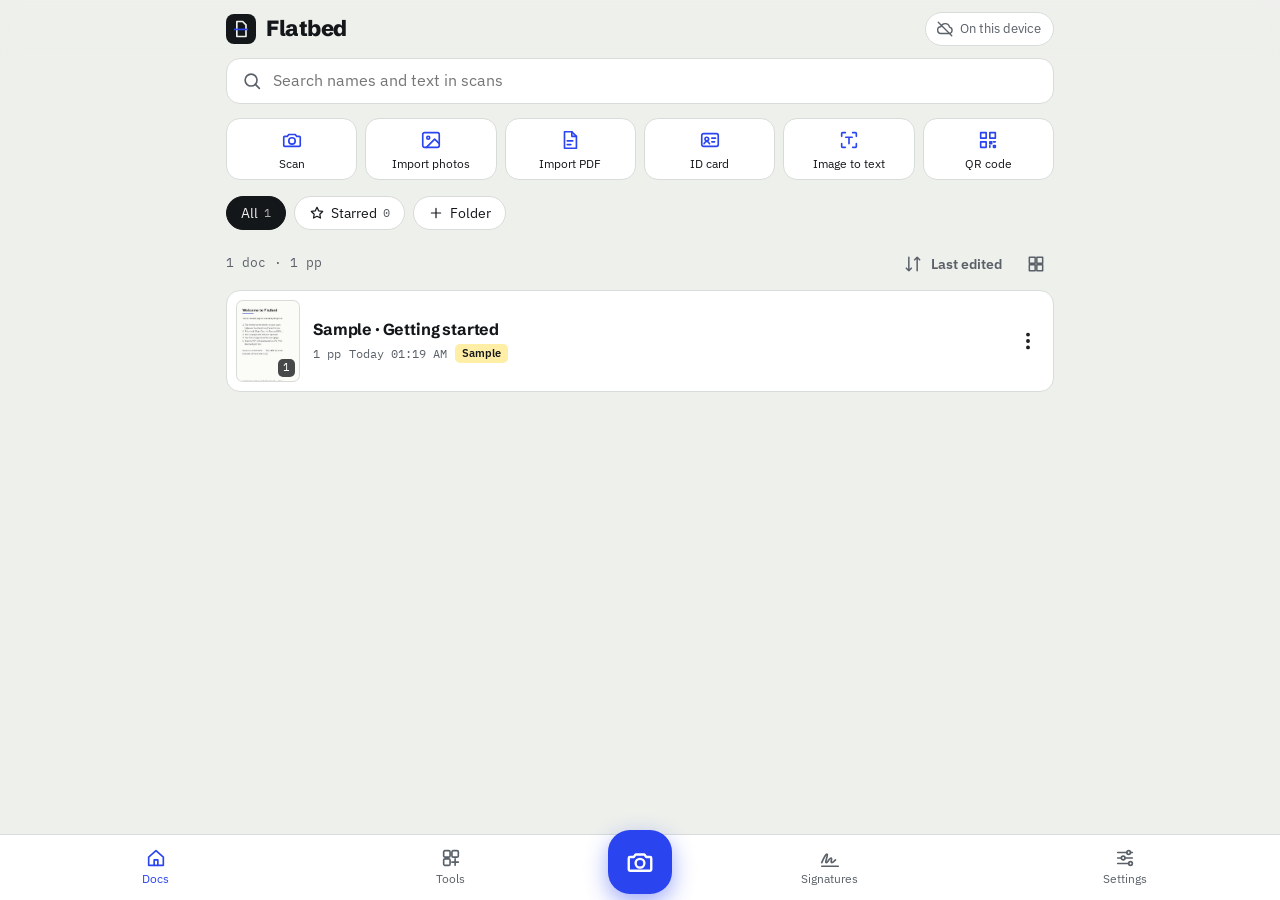
==== index.html @ 703c04e6 "Add files via upload" ====
<!DOCTYPE html>
<html lang="en">
<head>
<meta charset="utf-8">
<meta name="viewport" content="width=device-width, initial-scale=1, viewport-fit=cover">
<title>Flatbed Scanner</title>
<link rel="preconnect" href="https://fonts.googleapis.com">
<link rel="preconnect" href="https://fonts.gstatic.com" crossorigin>
<link rel="stylesheet" href="https://fonts.googleapis.com/css2?family=IBM+Plex+Mono:wght@400;500&family=IBM+Plex+Sans:wght@400;500;600;700&family=Schibsted+Grotesk:wght@600;700;800&display=swap">
<style>
/* Layout idea: a phone-first scanner — paper-grey library, ultramarine "scan beam" accent,
   and a fixed dark capture/edit studio that sits on top like a camera UI. */
:root {
  --paper: #eef0ec;
  --sheet: #ffffff;
  --ink: #14171a;
  --ink-2: #5a6068;
  --rule: #d8dcd8;
  --accent: #2a44f0;
  --accent-ink: #ffffff;
  --accent-soft: #e3e7ff;
  --marker: #ffd93b;
  --ok: #17825a;
  --danger: #c8362b;
  --shadow: 0 1px 2px rgba(20, 23, 26, .06), 0 6px 18px rgba(20, 23, 26, .06);
  --font-display: "Schibsted Grotesk", "Helvetica Neue", Arial, sans-serif;
  --font-body: "IBM Plex Sans", "Segoe UI", Roboto, "Noto Sans Devanagari", sans-serif;
  --font-mono: "IBM Plex Mono", ui-monospace, "SFMono-Regular", Menlo, monospace;
  --r: 14px;
  --safe-t: env(safe-area-inset-top, 0px);
  --safe-b: env(safe-area-inset-bottom, 0px);
  --safe-l: env(safe-area-inset-left, 0px);
  --safe-r: env(safe-area-inset-right, 0px);
  color-scheme: light;
}
@media (prefers-color-scheme: dark) {
  :root:not([data-theme="light"]) {
    --paper: #0f1113; --sheet: #191c20; --ink: #eceef0; --ink-2: #9aa1a9; --rule: #2b3036;
    --accent: #8d9bff; --accent-ink: #0b0f2e; --accent-soft: #232a52; --ok: #4cc38a; --danger: #ff6b5e;
    --shadow: 0 1px 2px rgba(0, 0, 0, .3), 0 8px 24px rgba(0, 0, 0, .25);
    color-scheme: dark;
  }
}
:root[data-theme="dark"] {
  --paper: #0f1113; --sheet: #191c20; --ink: #eceef0; --ink-2: #9aa1a9; --rule: #2b3036;
  --accent: #8d9bff; --accent-ink: #0b0f2e; --accent-soft: #232a52; --ok: #4cc38a; --danger: #ff6b5e;
  --shadow: 0 1px 2px rgba(0, 0, 0, .3), 0 8px 24px rgba(0, 0, 0, .25);
  color-scheme: dark;
}

* { box-sizing: border-box; }
html, body { height: 100%; margin: 0; }
body {
  background: var(--paper); color: var(--ink); font-family: var(--font-body); font-size: 15px; line-height: 1.45;
  -webkit-font-smoothing: antialiased; -webkit-tap-highlight-color: transparent; overscroll-behavior: none;
}
button, input, select, textarea { font: inherit; color: inherit; }
button { cursor: pointer; background: none; border: 0; padding: 0; }
button:disabled { cursor: default; opacity: .45; }
:focus-visible { outline: 2px solid var(--accent); outline-offset: 2px; border-radius: 8px; }
h1, h2, h3 { font-family: var(--font-display); margin: 0; text-wrap: balance; letter-spacing: -.01em; }
.mono, .meta { font-family: var(--font-mono); font-variant-numeric: tabular-nums; }
.ic { width: 22px; height: 22px; fill: none; stroke: currentColor; stroke-width: 1.8; stroke-linecap: round; stroke-linejoin: round; flex: none; }
.sr { position: absolute; width: 1px; height: 1px; overflow: hidden; clip: rect(0 0 0 0); white-space: nowrap; }
[hidden] { display: none !important; }

/* ---------- App shell ---------- */
#app { height: 100%; display: flex; flex-direction: column; }
#view { flex: 1; overflow-y: auto; overflow-x: hidden; -webkit-overflow-scrolling: touch; padding-bottom: 24px; }
.wrap { max-width: 860px; margin: 0 auto; padding: 0 max(16px, var(--safe-l)) 0 max(16px, var(--safe-r)); }

.appbar {
  position: sticky; top: 0; z-index: 5; background: color-mix(in srgb, var(--paper) 88%, transparent);
  backdrop-filter: blur(10px); -webkit-backdrop-filter: blur(10px);
  padding-top: var(--safe-t);
}
.appbar-in { display: flex; align-items: center; gap: 8px; min-height: 58px; }
.brand { display: flex; align-items: center; gap: 10px; flex: 1; min-width: 0; }
.brand-mark { width: 30px; height: 30px; border-radius: 8px; background: var(--ink); color: var(--paper); display: grid; place-items: center; }
.brand-mark svg { width: 20px; height: 20px; }
.brand-name { font-family: var(--font-display); font-weight: 800; font-size: 22px; letter-spacing: -.02em; }
.icon-btn { width: 42px; height: 42px; display: grid; place-items: center; border-radius: 12px; color: var(--ink); flex: none; }
.icon-btn:hover { background: color-mix(in srgb, var(--ink) 7%, transparent); }
.cloud-chip { display: inline-flex; align-items: center; gap: 6px; height: 34px; padding: 0 12px 0 10px; border-radius: 99px; border: 1px solid var(--rule); background: var(--sheet); font-size: 13px; color: var(--ink-2); white-space: nowrap; }
.cloud-chip .ic { width: 18px; height: 18px; }
.cloud-chip.ok { color: var(--ok); }
.cloud-chip.warn { color: var(--danger); }
.cloud-chip.busy .ic { animation: pulse 1.2s ease-in-out infinite; }
@keyframes pulse { 50% { opacity: .35; } }

.search { display: flex; align-items: center; gap: 8px; height: 46px; padding: 0 14px; border-radius: 14px; background: var(--sheet); border: 1px solid var(--rule); color: var(--ink-2); }
.search input { flex: 1; min-width: 0; border: 0; outline: 0; background: transparent; color: var(--ink); font-size: 16px; }
.search:focus-within { border-color: var(--accent); }

.quick { display: grid; grid-template-columns: repeat(6, minmax(0, 1fr)); gap: 8px; margin: 14px 0 4px; }
.quick button { display: flex; flex-direction: column; align-items: center; gap: 6px; padding: 10px 2px 8px; border-radius: 14px; background: var(--sheet); border: 1px solid var(--rule); font-size: 12px; color: var(--ink); line-height: 1.15; text-align: center; }
.quick button .ic { color: var(--accent); }
.quick button:hover { border-color: var(--accent); }
@media (max-width: 420px) { .quick { grid-template-columns: repeat(3, minmax(0, 1fr)); } }

.chips { display: flex; gap: 8px; overflow-x: auto; padding: 12px 0 4px; scrollbar-width: none; }
.chips::-webkit-scrollbar { display: none; }
.chip { flex: none; height: 34px; padding: 0 14px; border-radius: 99px; border: 1px solid var(--rule); background: var(--sheet); font-size: 14px; display: inline-flex; align-items: center; gap: 6px; white-space: nowrap; }
.chip .ic { width: 16px; height: 16px; }
.chip.on { background: var(--ink); border-color: var(--ink); color: var(--paper); }
.chip .count { font-family: var(--font-mono); font-size: 12px; opacity: .7; }

.list-head { display: flex; align-items: center; gap: 4px; margin: 12px 0 8px; color: var(--ink-2); font-size: 13px; }
.list-head .grow { flex: 1; }
.list-head .icon-btn { width: 36px; height: 36px; color: var(--ink-2); }
.list-head .ic { width: 20px; height: 20px; }

/* ---------- Document list ---------- */
.doc-list { display: grid; gap: 10px; }
.doc-card { display: flex; gap: 14px; align-items: center; padding: 10px; padding-right: 4px; background: var(--sheet); border: 1px solid var(--rule); border-radius: var(--r); cursor: pointer; text-align: left; width: 100%; }
.doc-card:hover { border-color: color-mix(in srgb, var(--accent) 60%, var(--rule)); }
.doc-thumb { position: relative; width: 62px; height: 80px; flex: none; border-radius: 6px; overflow: hidden; background: var(--paper); box-shadow: 0 0 0 1px var(--rule); }
.doc-thumb img { width: 100%; height: 100%; object-fit: cover; object-position: top; display: block; }
.pp-badge { position: absolute; right: 4px; bottom: 4px; font-family: var(--font-mono); font-size: 11px; padding: 1px 5px; border-radius: 5px; background: rgba(20, 23, 26, .78); color: #fff; }
.doc-info { flex: 1; min-width: 0; display: grid; gap: 3px; }
.doc-info h3 { font-size: 16px; font-weight: 700; overflow: hidden; text-overflow: ellipsis; white-space: nowrap; }
.doc-info .meta { font-size: 12px; color: var(--ink-2); display: flex; gap: 8px; flex-wrap: wrap; align-items: center; }
.tag { display: inline-flex; align-items: center; gap: 4px; padding: 0 7px; border-radius: 5px; background: var(--accent-soft); color: var(--accent); font-size: 11px; line-height: 19px; font-family: var(--font-body); font-weight: 600; }
.tag-sample { background: color-mix(in srgb, var(--marker) 45%, transparent); color: var(--ink); }
.star-on { color: #e0a400; }
.star-on .ic { fill: currentColor; width: 14px; height: 14px; }
.snippet { font-size: 13px; color: var(--ink-2); margin: 0; overflow: hidden; display: -webkit-box; -webkit-line-clamp: 2; -webkit-box-orient: vertical; }
.snippet mark { background: color-mix(in srgb, var(--marker) 70%, transparent); color: inherit; border-radius: 3px; padding: 0 1px; }

.doc-list.grid { grid-template-columns: repeat(auto-fill, minmax(150px, 1fr)); gap: 14px; }
.doc-list.grid .doc-card { flex-direction: column; align-items: stretch; padding: 8px; gap: 8px; position: relative; }
.doc-list.grid .doc-thumb { width: 100%; height: auto; aspect-ratio: 3 / 4; }
.doc-list.grid .doc-card > .icon-btn { position: absolute; top: 10px; right: 10px; background: color-mix(in srgb, var(--sheet) 85%, transparent); width: 34px; height: 34px; }
.doc-list.grid .snippet { display: none; }

.empty { text-align: center; padding: 48px 16px; color: var(--ink-2); display: grid; justify-items: center; gap: 12px; }
.empty-art { width: 120px; height: 120px; }
.empty h2 { color: var(--ink); font-size: 22px; }
.empty p { margin: 0; max-width: 34ch; }

/* ---------- Tabbar ---------- */
.tabbar {
  display: grid; grid-template-columns: 1fr 1fr 84px 1fr 1fr; align-items: end;
  background: var(--sheet); border-top: 1px solid var(--rule);
  padding: 6px max(8px, var(--safe-l)) calc(6px + var(--safe-b)) max(8px, var(--safe-r));
}
.tab { display: flex; flex-direction: column; align-items: center; gap: 2px; padding: 6px 0; font-size: 11.5px; color: var(--ink-2); border-radius: 10px; }
.tab.on { color: var(--accent); }
.tab-scan { justify-self: center; width: 64px; height: 64px; border-radius: 22px; margin-top: -26px; background: var(--accent); color: var(--accent-ink); display: grid; place-items: center; box-shadow: 0 8px 22px color-mix(in srgb, var(--accent) 45%, transparent); }
.tab-scan .ic { width: 30px; height: 30px; stroke-width: 1.9; }

/* ---------- Generic controls ---------- */
.btn { text-decoration: none; display: inline-flex; align-items: center; justify-content: center; gap: 8px; height: 44px; padding: 0 18px; border-radius: 12px; border: 1px solid var(--rule); background: var(--sheet); font-weight: 600; font-size: 15px; white-space: nowrap; }
.btn:hover { border-color: var(--ink-2); }
.btn .ic { width: 20px; height: 20px; }
.btn-primary { background: var(--accent); border-color: var(--accent); color: var(--accent-ink); }
.btn-primary:hover { border-color: var(--accent); filter: brightness(1.08); }
.btn-danger { background: var(--danger); border-color: var(--danger); color: #fff; }
.btn-block { width: 100%; }
.btn-sm { height: 36px; padding: 0 12px; font-size: 14px; border-radius: 10px; }
.input, .select { width: 100%; height: 46px; padding: 0 12px; border-radius: 12px; border: 1px solid var(--rule); background: var(--paper); color: var(--ink); font-size: 16px; }
textarea.input { height: auto; padding: 10px 12px; line-height: 1.5; resize: vertical; }
.input:focus, .select:focus { outline: none; border-color: var(--accent); }
.field { display: grid; gap: 6px; }
.field-label { font-size: 13px; color: var(--ink-2); font-weight: 600; }
.field-label:empty { display: none; }
.row { display: flex; gap: 10px; align-items: center; }
.row > .grow { flex: 1; min-width: 0; }
.seg { display: flex; flex-wrap: wrap; gap: 6px; }
.seg button { height: 38px; padding: 0 12px; border-radius: 10px; border: 1px solid var(--rule); background: var(--sheet); font-size: 14px; display: inline-flex; align-items: center; gap: 6px; }
.seg button .ic { width: 18px; height: 18px; }
.seg button.on { border-color: var(--accent); background: var(--accent-soft); color: var(--accent); font-weight: 600; }
.switch { position: relative; width: 46px; height: 28px; flex: none; }
.switch input { opacity: 0; width: 100%; height: 100%; margin: 0; position: absolute; inset: 0; cursor: pointer; z-index: 1; }
.switch span { position: absolute; inset: 0; border-radius: 99px; background: var(--rule); transition: background .15s; }
.switch span::after { content: ""; position: absolute; top: 3px; left: 3px; width: 22px; height: 22px; border-radius: 50%; background: #fff; box-shadow: 0 1px 3px rgba(0, 0, 0, .25); transition: transform .15s; }
.switch input:checked + span { background: var(--accent); }
.switch input:checked + span::after { transform: translateX(18px); }
.switch input:focus-visible + span { outline: 2px solid var(--accent); outline-offset: 2px; }
input[type="range"] { width: 100%; accent-color: var(--accent); }

/* ---------- Sections (tools, settings) ---------- */
.page-title { font-size: 28px; font-weight: 800; padding: 8px 0 4px; }
.section { margin-top: 22px; }
.section-title { font-family: var(--font-mono); font-size: 12px; text-transform: uppercase; letter-spacing: .08em; color: var(--ink-2); margin: 0 0 10px; font-weight: 500; }
.tools-grid { display: grid; grid-template-columns: repeat(auto-fill, minmax(150px, 1fr)); gap: 10px; }
.tool { display: flex; flex-direction: column; align-items: flex-start; gap: 10px; padding: 14px; border-radius: var(--r); background: var(--sheet); border: 1px solid var(--rule); text-align: left; min-height: 104px; }
.tool:hover { border-color: var(--accent); }
.tool-ic { width: 38px; height: 38px; border-radius: 11px; display: grid; place-items: center; background: var(--accent-soft); color: var(--accent); }
.tool b { font-size: 14.5px; line-height: 1.25; }
.tool small { color: var(--ink-2); font-size: 12.5px; line-height: 1.3; margin-top: -6px; }
.tool.ai .tool-ic { background: color-mix(in srgb, var(--marker) 40%, transparent); color: var(--ink); }

.card { background: var(--sheet); border: 1px solid var(--rule); border-radius: var(--r); overflow: hidden; }
.set-row { display: flex; align-items: center; gap: 12px; padding: 13px 14px; border-top: 1px solid var(--rule); min-height: 56px; }
.set-row:first-child { border-top: 0; }
.set-row .grow { flex: 1; min-width: 0; }
.set-row b { display: block; font-weight: 600; font-size: 15px; }
.set-row small { display: block; color: var(--ink-2); font-size: 13px; }
.set-row .select { width: auto; max-width: 52%; height: 38px; font-size: 14px; }
.set-row .ic.lead { color: var(--ink-2); }
.meter { height: 6px; border-radius: 9px; background: var(--rule); overflow: hidden; margin-top: 6px; }
.meter i { display: block; height: 100%; background: var(--accent); }

/* ---------- Signatures ---------- */
.sig-list { display: grid; grid-template-columns: repeat(auto-fill, minmax(220px, 1fr)); gap: 10px; }
.sig-card { position: relative; background: var(--sheet); border: 1px solid var(--rule); border-radius: var(--r); padding: 10px; }
.sig-img { height: 110px; border-radius: 8px; display: grid; place-items: center; background: #fff; background-image: linear-gradient(45deg, #f1f1f1 25%, transparent 25%), linear-gradient(-45deg, #f1f1f1 25%, transparent 25%), linear-gradient(45deg, transparent 75%, #f1f1f1 75%), linear-gradient(-45deg, transparent 75%, #f1f1f1 75%); background-size: 16px 16px; background-position: 0 0, 0 8px, 8px -8px, -8px 0; }
.sig-img img { max-width: 92%; max-height: 92px; }
.sig-card .icon-btn { position: absolute; top: 6px; right: 6px; }
.sigpad-wrap { position: relative; border-radius: 12px; background: #fff; border: 1px solid var(--rule); touch-action: none; }
.sigpad-wrap canvas { display: block; width: 100%; height: 220px; touch-action: none; cursor: crosshair; }
.sigpad-line { position: absolute; left: 24px; right: 24px; bottom: 46px; border-top: 1.5px dashed #c5c9cf; pointer-events: none; }
.sigpad-hint { position: absolute; left: 24px; bottom: 22px; font-size: 12px; color: #8a9098; pointer-events: none; font-family: var(--font-mono); }
.swatches { display: flex; gap: 8px; align-items: center; flex-wrap: wrap; }
.swatch { width: 32px; height: 32px; border-radius: 50%; border: 2px solid transparent; box-shadow: inset 0 0 0 1px rgba(0, 0, 0, .15); }
.swatch.on { outline: 2px solid var(--accent); outline-offset: 2px; }

/* ---------- Document view ---------- */
.doc-head { display: flex; align-items: center; gap: 6px; min-height: 58px; }
.doc-title { flex: 1; min-width: 0; text-align: left; padding: 4px 6px; border-radius: 10px; }
.doc-title:hover { background: color-mix(in srgb, var(--ink) 6%, transparent); }
.doc-title h1 { font-size: 19px; font-weight: 700; overflow: hidden; text-overflow: ellipsis; white-space: nowrap; }
.doc-title .meta { font-size: 12px; color: var(--ink-2); }
.page-grid { display: grid; grid-template-columns: repeat(auto-fill, minmax(140px, 1fr)); gap: 14px; padding: 10px 0 120px; }
@media (max-width: 420px) { .page-grid { grid-template-columns: repeat(2, minmax(0, 1fr)); } }
.page-tile { position: relative; display: block; width: 100%; aspect-ratio: 3 / 4; border-radius: 8px; background: var(--sheet); box-shadow: var(--shadow), 0 0 0 1px var(--rule); overflow: hidden; }
.page-tile img { width: 100%; height: 100%; object-fit: contain; display: block; background: #fff; }
.pg-num { position: absolute; left: 6px; bottom: 6px; font-size: 11px; padding: 1px 6px; border-radius: 5px; background: rgba(20, 23, 26, .78); color: #fff; font-family: var(--font-mono); }
.pg-flags { position: absolute; right: 6px; bottom: 6px; display: flex; gap: 4px; }
.pg-flags span { font-size: 10px; padding: 1px 5px; border-radius: 5px; background: var(--accent); color: var(--accent-ink); font-family: var(--font-mono); }
.page-tile.sel { box-shadow: 0 0 0 3px var(--accent); }
.page-tile .check { position: absolute; top: 6px; right: 6px; width: 26px; height: 26px; border-radius: 50%; border: 2px solid #fff; background: rgba(20, 23, 26, .35); display: grid; place-items: center; color: #fff; }
.page-tile.sel .check { background: var(--accent); border-color: var(--accent); }
.page-tile .check .ic { width: 16px; height: 16px; stroke-width: 2.6; }
.page-add { display: grid; place-items: center; align-content: center; gap: 8px; aspect-ratio: 3 / 4; border-radius: 8px; border: 1.5px dashed var(--rule); color: var(--ink-2); font-size: 14px; }
.page-add:hover { border-color: var(--accent); color: var(--accent); }
.reorder { position: absolute; inset: auto 0 0 0; display: flex; justify-content: space-between; padding: 6px; }
.reorder button { width: 36px; height: 36px; border-radius: 10px; background: rgba(20, 23, 26, .82); color: #fff; display: grid; place-items: center; }
.selbar { position: sticky; top: calc(58px + var(--safe-t)); z-index: 4; display: flex; align-items: center; gap: 6px; padding: 8px 10px; border-radius: 12px; background: var(--ink); color: var(--paper); margin-bottom: 6px; }
.selbar .grow { flex: 1; font-weight: 600; }
.selbar button { color: var(--paper); height: 36px; padding: 0 10px; border-radius: 9px; display: inline-flex; align-items: center; gap: 6px; font-size: 14px; }
.selbar button:hover { background: rgba(255, 255, 255, .12); }
.selbar .ic { width: 18px; height: 18px; }
.selbar .grow { white-space: nowrap; }
@media (max-width: 520px) { .selbar button span { display: none; } .selbar button { padding: 0 9px; } }

.actionbar {
  position: fixed; left: 0; right: 0; bottom: 0; z-index: 6; display: flex; justify-content: center;
  padding: 8px max(10px, var(--safe-l)) calc(8px + var(--safe-b)) max(10px, var(--safe-r));
  background: var(--sheet); border-top: 1px solid var(--rule);
}
.actionbar-in { display: flex; gap: 2px; width: 100%; max-width: 640px; justify-content: space-between; }
.act { flex: 1; display: flex; flex-direction: column; align-items: center; gap: 3px; padding: 6px 2px; border-radius: 10px; font-size: 11.5px; color: var(--ink); min-width: 0; }
.act:hover { background: color-mix(in srgb, var(--ink) 6%, transparent); }
.act .ic { color: var(--accent); }

/* ---------- Sheets ---------- */
#sheet-root { position: relative; z-index: 50; }
.sheet-backdrop { position: fixed; inset: 0; background: rgba(10, 12, 14, .48); display: flex; align-items: flex-end; justify-content: center; opacity: 0; transition: opacity .18s; }
.sheet-backdrop.in { opacity: 1; }
.sheet-backdrop.out { opacity: 0; }
.sheet { width: 100%; max-width: 560px; max-height: 92%; display: flex; flex-direction: column; background: var(--sheet); color: var(--ink); border-radius: 20px 20px 0 0; box-shadow: 0 -10px 40px rgba(0, 0, 0, .2); transform: translateY(24px); transition: transform .2s; padding-bottom: var(--safe-b); }
.sheet-backdrop.in .sheet { transform: none; }
.sheet-wide { max-width: 760px; }
@media (min-width: 700px) { .sheet-backdrop { align-items: center; } .sheet { border-radius: 20px; max-height: 86%; } }
.sheet-head { display: flex; align-items: center; gap: 8px; padding: 14px 10px 6px 20px; }
.sheet-head h2 { flex: 1; font-size: 19px; font-weight: 700; }
.sheet-body { padding: 6px 20px 18px; overflow-y: auto; min-height: 0; display: grid; gap: 14px; align-content: start; }
.sheet-foot { display: flex; gap: 10px; padding: 12px 20px 16px; border-top: 1px solid var(--rule); }
.sheet-foot .btn { flex: 1; }
.sheet-msg { margin: 0; color: var(--ink-2); }
.choice-list { display: grid; gap: 6px; }
.choice { display: flex; align-items: center; gap: 14px; padding: 12px; border-radius: 12px; text-align: left; border: 1px solid var(--rule); background: var(--sheet); width: 100%; }
.choice:hover { border-color: var(--accent); }
.choice-ic { width: 40px; height: 40px; border-radius: 11px; display: grid; place-items: center; background: var(--accent-soft); color: var(--accent); flex: none; }
.choice-ic img { width: 40px; height: 40px; object-fit: cover; border-radius: 8px; }
.choice-txt { display: grid; min-width: 0; }
.choice-txt b { font-weight: 600; overflow: hidden; text-overflow: ellipsis; white-space: nowrap; }
.choice-txt small { color: var(--ink-2); font-size: 13px; }
.choice.danger, .choice.danger .choice-ic { color: var(--danger); }
.choice.danger .choice-ic { background: color-mix(in srgb, var(--danger) 12%, transparent); }
.opt-group { display: grid; gap: 8px; }
.opt-group > .label { font-size: 13px; font-weight: 600; color: var(--ink-2); }
.toggle-row { display: flex; align-items: center; gap: 12px; }
.toggle-row .grow { flex: 1; }
.toggle-row b { display: block; font-weight: 600; }
.toggle-row small { display: block; color: var(--ink-2); font-size: 13px; }
.sub { display: grid; gap: 10px; padding: 12px; border-radius: 12px; background: var(--paper); }
.textout { white-space: pre-wrap; word-break: break-word; font-size: 15px; line-height: 1.55; padding: 14px; border-radius: 12px; background: var(--paper); min-height: 120px; max-height: 46vh; overflow-y: auto; }
.textout.thinking { color: var(--ink-2); font-style: italic; }
.note { font-size: 13px; color: var(--ink-2); margin: 0; }
.note.warn { color: var(--danger); }
.ai-tabs { display: flex; gap: 6px; flex-wrap: wrap; }

/* ---------- Toast & busy ---------- */
#toast-root { position: fixed; left: 0; right: 0; bottom: calc(96px + var(--safe-b)); z-index: 80; display: grid; justify-items: center; gap: 8px; pointer-events: none; padding: 0 16px; }
.toast { pointer-events: auto; display: flex; align-items: center; gap: 12px; max-width: 520px; padding: 11px 16px; border-radius: 12px; background: var(--ink); color: var(--paper); font-size: 14px; box-shadow: 0 8px 24px rgba(0, 0, 0, .25); animation: toastIn .2s ease-out; }
.toast-err { background: var(--danger); color: #fff; }
.toast-ok::before { content: ""; width: 8px; height: 8px; border-radius: 50%; background: #5ee0a0; flex: none; }
.toast.out { opacity: 0; transform: translateY(8px); transition: all .25s; }
.toast-btn { color: inherit; font-weight: 700; text-decoration: underline; }
@keyframes toastIn { from { opacity: 0; transform: translateY(8px); } }
#busy { position: fixed; inset: 0; z-index: 90; background: rgba(10, 12, 14, .55); display: grid; place-items: center; padding: 24px; }
.busy-box { width: min(320px, 100%); background: var(--sheet); color: var(--ink); border-radius: 18px; padding: 22px; display: grid; gap: 14px; justify-items: center; text-align: center; box-shadow: 0 20px 50px rgba(0, 0, 0, .3); }
.spinner { width: 54px; height: 70px; border-radius: 6px; border: 2px solid var(--ink); position: relative; overflow: hidden; background: var(--paper); }
.spinner::after { content: ""; position: absolute; left: 0; right: 0; height: 3px; background: var(--accent); box-shadow: 0 0 12px 2px var(--accent); animation: beam 1.3s ease-in-out infinite alternate; }
@keyframes beam { from { top: 4%; } to { top: 92%; } }
.bar { width: 100%; height: 6px; border-radius: 9px; background: var(--rule); overflow: hidden; }
.bar i { display: block; height: 100%; width: 0; background: var(--accent); transition: width .2s; }

/* ---------- Full-screen studio (capture, viewer, markup) ---------- */
#overlay-root > .ov { position: fixed; inset: 0; z-index: 30; display: flex; flex-direction: column; background: #0d0f12; color: #eef0f2; --rule: #2a2f36; --sheet: #171a1f; --paper: #0d0f12; --ink: #eef0f2; --ink-2: #9aa1a9; color-scheme: dark; }
.ov-top { display: flex; align-items: center; gap: 6px; padding: calc(8px + var(--safe-t)) max(8px, var(--safe-r)) 8px max(8px, var(--safe-l)); min-height: 58px; }
.ov-title { flex: 1; min-width: 0; text-align: center; display: grid; line-height: 1.2; }
.ov-title b { font-family: var(--font-display); font-size: 16px; font-weight: 700; overflow: hidden; text-overflow: ellipsis; white-space: nowrap; }
.ov-title span { font-family: var(--font-mono); font-size: 12px; color: #9aa1a9; }
.ov .icon-btn { color: #eef0f2; }
.ov .icon-btn:hover { background: rgba(255, 255, 255, .08); }
.ov-done { height: 40px; padding: 0 16px; border-radius: 11px; background: var(--accent); color: var(--accent-ink); font-weight: 700; display: inline-flex; align-items: center; gap: 6px; }
.ov-done .ic { width: 20px; height: 20px; }
.stage { position: relative; flex: 1; min-height: 0; overflow: hidden; touch-action: none; user-select: none; -webkit-user-select: none; }
.stage canvas.base { position: absolute; box-shadow: 0 4px 24px rgba(0, 0, 0, .5); }
.stage svg { position: absolute; inset: 0; width: 100%; height: 100%; overflow: visible; }
.loupe { position: absolute; width: 112px; height: 112px; border-radius: 50%; border: 3px solid #fff; box-shadow: 0 6px 20px rgba(0, 0, 0, .5); pointer-events: none; z-index: 2; }
.stage-msg { position: absolute; left: 50%; top: 12px; transform: translateX(-50%); padding: 6px 12px; border-radius: 99px; background: rgba(0, 0, 0, .66); font-size: 13px; white-space: nowrap; z-index: 2; pointer-events: none; }
.stage-msg.warn { background: var(--danger); color: #fff; }
.strip { display: flex; gap: 8px; overflow-x: auto; padding: 8px max(12px, var(--safe-l)); scrollbar-width: none; }
.strip::-webkit-scrollbar { display: none; }
.strip-item { position: relative; flex: none; width: 46px; height: 60px; border-radius: 6px; overflow: hidden; border: 2px solid transparent; background: #222; }
.strip-item.on { border-color: var(--accent); }
.strip-item canvas, .strip-item img { width: 100%; height: 100%; object-fit: cover; display: block; }
.strip-item span { position: absolute; left: 3px; bottom: 2px; font-size: 10px; font-family: var(--font-mono); background: rgba(0, 0, 0, .7); color: #fff; border-radius: 4px; padding: 0 4px; }
.strip-add { flex: none; width: 46px; height: 60px; border-radius: 6px; border: 1.5px dashed #555; display: grid; place-items: center; color: #bbb; }
.ov-tools { display: flex; justify-content: safe center; gap: 2px; padding: 6px max(8px, var(--safe-l)); overflow-x: auto; scrollbar-width: none; }
.ov-tools::-webkit-scrollbar { display: none; }
.tbtn { flex: none; display: flex; flex-direction: column; align-items: center; gap: 4px; min-width: 54px; padding: 8px 5px; border-radius: 12px; font-size: 11.5px; color: #d8dce0; white-space: nowrap; }
.tbtn:hover { background: rgba(255, 255, 255, .07); }
.tbtn.on { color: #fff; background: rgba(141, 155, 255, .22); }
.tbtn.on .ic { color: #b4beff; }
.ov-bar { display: flex; align-items: center; gap: 10px; padding: 10px max(14px, var(--safe-l)) calc(12px + var(--safe-b)) max(14px, var(--safe-r)); }
.ov-bar .grow { flex: 1; }
.ov .btn { background: #22262c; border-color: #343a42; color: #eef0f2; }
.ov .btn-primary { background: var(--accent); border-color: var(--accent); color: var(--accent-ink); }
.filters { display: flex; gap: 10px; overflow-x: auto; padding: 8px max(12px, var(--safe-l)) 4px; scrollbar-width: none; }
.filters::-webkit-scrollbar { display: none; }
.fchip { flex: none; display: grid; gap: 5px; justify-items: center; font-size: 11.5px; color: #cfd3d8; }
.fchip .fthumb { width: 62px; height: 78px; border-radius: 8px; overflow: hidden; border: 2px solid transparent; background: #222; }
.fchip .fthumb img { width: 100%; height: 100%; object-fit: cover; display: block; }
.fchip.on { color: #fff; font-weight: 600; }
.fchip.on .fthumb { border-color: var(--accent); }
.adj { display: grid; grid-template-columns: auto 1fr auto; gap: 6px 10px; align-items: center; padding: 4px max(18px, var(--safe-l)) 2px; font-size: 12px; color: #aab0b7; }
.adj .ic { width: 18px; height: 18px; }
.adj output { font-family: var(--font-mono); width: 34px; text-align: right; }
.ov-view { flex: 1; min-height: 0; overflow: auto; display: grid; place-items: center; padding: 12px; touch-action: pan-x pan-y pinch-zoom; }
.ov-view canvas { max-width: 100%; max-height: 100%; box-shadow: 0 4px 24px rgba(0, 0, 0, .5); background: #fff; }
.ov-view.zoom { place-items: start; }
.ov-view.zoom canvas { max-width: none; max-height: none; width: 200%; }
.navbtn { position: absolute; top: 50%; transform: translateY(-50%); width: 44px; height: 44px; border-radius: 50%; background: rgba(0, 0, 0, .55); color: #fff; display: grid; place-items: center; z-index: 2; }
.navbtn.l { left: 10px; } .navbtn.r { right: 10px; }
.mk-props { display: flex; align-items: center; gap: 10px; padding: 6px max(14px, var(--safe-l)); min-height: 52px; flex-wrap: wrap; justify-content: center; }
.mk-props .swatch { width: 28px; height: 28px; }
.ov .swatch { box-shadow: inset 0 0 0 1px rgba(255, 255, 255, .35); }
body:has(#overlay-root > .ov) #toast-root { top: calc(64px + var(--safe-t)); bottom: auto; }
.mk-props .sz { width: 34px; height: 34px; border-radius: 9px; display: grid; place-items: center; color: #cfd3d8; }
.mk-props .sz.on { background: rgba(141, 155, 255, .25); color: #fff; }
.mk-props .sz i { display: block; border-radius: 50%; background: currentColor; }

@media (prefers-reduced-motion: reduce) {
  *, *::before, *::after { animation-duration: .01ms !important; animation-iteration-count: 1 !important; transition-duration: .01ms !important; }
}

</style>
</head>
<body>
<div id="app">
  <main id="view" aria-live="polite"></main>
  <nav id="tabbar" class="tabbar" aria-label="Main"></nav>
</div>
<div id="overlay-root"></div>
<div id="sheet-root"></div>
<div id="toast-root" aria-live="polite"></div>
<div id="busy" hidden role="alertdialog" aria-modal="true" aria-label="Working">
  <div class="busy-box"><div class="spinner" aria-hidden="true"></div><div id="busy-msg">Working…</div><div class="bar" hidden><i id="busy-bar"></i></div></div>
</div>
<script>
'use strict';
// ---------------------------------------------------------------------------
// Utilities, icons, dialogs, toasts, busy overlay
// ---------------------------------------------------------------------------
const APP_VERSION = '1.0';
const A = {}; // click actions, keyed by data-act
// True when the page runs inside Claude (artifact), where backup, AI and downloads capabilities exist.
const IN_CLAUDE = !!(window.claude && typeof window.claude.use === 'function');
const $ = (s, r = document) => r.querySelector(s);
const $$ = (s, r = document) => Array.from(r.querySelectorAll(s));
const esc = (s) => String(s ?? '').replace(/[&<>"']/g, (c) => ({ '&': '&amp;', '<': '&lt;', '>': '&gt;', '"': '&quot;', "'": '&#39;' }[c]));
const uid = () => Date.now().toString(36) + Math.random().toString(36).slice(2, 9);
const sleep = (ms) => new Promise((r) => setTimeout(r, ms));
const clamp = (v, a, b) => Math.max(a, Math.min(b, v));
const absUrl = (p) => new URL(p, document.baseURI).href;
const nextFrame = () => new Promise((r) => requestAnimationFrame(() => r()));

function fmtBytes(n) {
  if (!n && n !== 0) return '';
  if (n < 1024) return n + ' B';
  if (n < 1048576) return Math.round(n / 1024) + ' KB';
  return (n / 1048576).toFixed(1) + ' MB';
}
function fmtDate(t) {
  const d = new Date(t), now = new Date();
  if (d.toDateString() === now.toDateString()) return 'Today ' + d.toLocaleTimeString([], { hour: '2-digit', minute: '2-digit' });
  const opts = d.getFullYear() === now.getFullYear() ? { month: 'short', day: 'numeric' } : { year: 'numeric', month: 'short', day: 'numeric' };
  return d.toLocaleDateString([], opts);
}
function defaultTitle(prefix = 'Scan') {
  const d = new Date(), p = (n) => String(n).padStart(2, '0');
  return `${prefix} ${d.getFullYear()}-${p(d.getMonth() + 1)}-${p(d.getDate())} ${p(d.getHours())}.${p(d.getMinutes())}`;
}
function safeName(s) { return String(s || 'scan').replace(/[\\/:*?"<>|\u0000-\u001f]+/g, ' ').replace(/\s+/g, ' ').trim().slice(0, 120) || 'scan'; }
function withTimeout(p, ms, msg = 'Timed out') {
  let t; return Promise.race([p.finally(() => clearTimeout(t)), new Promise((_, rej) => { t = setTimeout(() => rej(new Error(msg)), ms); })]);
}
const scriptCache = {};
function loadScript(src) {
  if (!scriptCache[src]) {
    scriptCache[src] = new Promise((res, rej) => {
      const s = document.createElement('script'); s.src = src; s.async = true;
      s.onload = () => res(); s.onerror = () => { delete scriptCache[src]; rej(new Error('Could not load ' + src)); };
      document.head.appendChild(s);
    });
  }
  return scriptCache[src];
}
function debounce(fn, ms) { let t; return (...a) => { clearTimeout(t); t = setTimeout(() => fn(...a), ms); }; }

// ------------------------------- Icons -------------------------------------
const ICONS = {
  camera: '<path d="M4 8h3l1.5-2h7L17 8h3a1 1 0 0 1 1 1v9a1 1 0 0 1-1 1H4a1 1 0 0 1-1-1V9a1 1 0 0 1 1-1z"/><circle cx="12" cy="13" r="3.5"/>',
  image: '<rect x="3" y="4" width="18" height="16" rx="2"/><circle cx="9" cy="9.5" r="1.6"/><path d="M21 16l-5-5-9 9"/>',
  pdf: '<path d="M6 3h8l5 5v13H6z"/><path d="M14 3v5h5"/><path d="M9 13h6M9 17h4"/>',
  word: '<path d="M6 3h8l5 5v13H6z"/><path d="M14 3v5h5"/><path d="M8.5 12l1.3 5 1.7-3.6 1.7 3.6 1.3-5"/>',
  scan: '<path d="M4 8V5a1 1 0 0 1 1-1h3M16 4h3a1 1 0 0 1 1 1v3M20 16v3a1 1 0 0 1-1 1h-3M8 20H5a1 1 0 0 1-1-1v-3"/><path d="M3 12h18"/>',
  crop: '<path d="M6 2v14a2 2 0 0 0 2 2h14"/><path d="M18 22V8a2 2 0 0 0-2-2H2"/>',
  rotl: '<path d="M3 12a9 9 0 1 0 2.6-6.4L3 8"/><path d="M3 3v5h5"/>',
  rotr: '<path d="M21 12a9 9 0 1 1-2.6-6.4L21 8"/><path d="M21 3v5h-5"/>',
  wand: '<path d="M4 20L15 9"/><path d="M14 3.5l1 2 2 1-2 1-1 2-1-2-2-1 2-1z"/><path d="M19 12l.6 1.4L21 14l-1.4.6L19 16l-.6-1.4L17 14l1.4-.6z"/>',
  ocr: '<path d="M4 8V5a1 1 0 0 1 1-1h3M16 4h3a1 1 0 0 1 1 1v3M20 16v3a1 1 0 0 1-1 1h-3M8 20H5a1 1 0 0 1-1-1v-3"/><path d="M8.5 9h7M12 9v7"/>',
  type: '<path d="M5 7V5h14v2"/><path d="M12 5v14"/><path d="M9 19h6"/>',
  pen: '<path d="M16.5 3.5l4 4L8 20H4v-4z"/><path d="M14 6l4 4"/>',
  marker: '<path d="M9 11l-5 5v4h4l5-5"/><path d="M9 11l6-6 4 4-6 6z"/><path d="M14 20h6"/>',
  box: '<rect x="4" y="6" width="16" height="12" rx="1"/>',
  eraser: '<path d="M8 20h12"/><path d="M5.5 14.5l8-8a2 2 0 0 1 2.8 0l2.2 2.2a2 2 0 0 1 0 2.8L12 18H8z"/><path d="M9 11l5 5"/>',
  undo: '<path d="M9 14L4 9l5-5"/><path d="M4 9h11a5 5 0 0 1 0 10h-3"/>',
  sign: '<path d="M3 17c3-7 5-10 6-9s-3 9-1 9 3-5 5-5-1 5 1 5 3-2 4-3"/><path d="M3 21h18"/>',
  trash: '<path d="M4 7h16"/><path d="M9 7V4h6v3"/><path d="M6 7l1 13h10l1-13"/><path d="M10 11v6M14 11v6"/>',
  share: '<path d="M12 15V3"/><path d="M7 8l5-5 5 5"/><path d="M5 12v7a1 1 0 0 0 1 1h12a1 1 0 0 0 1-1v-7"/>',
  download: '<path d="M12 3v12"/><path d="M7 10l5 5 5-5"/><path d="M5 20h14"/>',
  lock: '<rect x="5" y="11" width="14" height="10" rx="2"/><path d="M8 11V7a4 4 0 0 1 8 0v4"/>',
  drop: '<path d="M12 3s6 6.5 6 11a6 6 0 0 1-12 0c0-4.5 6-11 6-11z"/>',
  idcard: '<rect x="3" y="5" width="18" height="14" rx="2"/><circle cx="8.5" cy="11" r="2"/><path d="M5.5 16c.6-1.6 1.7-2.4 3-2.4s2.4.8 3 2.4"/><path d="M14 10h4M14 14h3"/>',
  book: '<path d="M12 6c-2-1.5-5-2-8-2v14c3 0 6 .5 8 2 2-1.5 5-2 8-2V4c-3 0-6 .5-8 2z"/><path d="M12 6v14"/>',
  qr: '<rect x="4" y="4" width="6" height="6"/><rect x="14" y="4" width="6" height="6"/><rect x="4" y="14" width="6" height="6"/><path d="M14 14h2v2h-2zM18 18h2v2h-2zM18 14h2M14 18v2"/>',
  layers: '<path d="M12 3l9 5-9 5-9-5z"/><path d="M3 13l9 5 9-5"/>',
  folder: '<path d="M3 6a1 1 0 0 1 1-1h5l2 2h9a1 1 0 0 1 1 1v10a1 1 0 0 1-1 1H4a1 1 0 0 1-1-1z"/>',
  star: '<path d="M12 3.5l2.6 5.3 5.9.9-4.3 4.1 1 5.8L12 16.9l-5.2 2.7 1-5.8L3.5 9.7l5.9-.9z"/>',
  search: '<circle cx="11" cy="11" r="6.5"/><path d="M20 20l-4.3-4.3"/>',
  sliders: '<path d="M4 6h10M18 6h2M4 12h4M12 12h8M4 18h12"/><circle cx="16" cy="6" r="2"/><circle cx="10" cy="12" r="2"/><circle cx="18" cy="18" r="2"/>',
  cloud: '<path d="M7 18a4.5 4.5 0 0 1-.6-9A6 6 0 0 1 18 9.5a4.3 4.3 0 0 1-.5 8.5z"/>',
  cloudoff: '<path d="M7 18a4.5 4.5 0 0 1-.6-9A6 6 0 0 1 18 9.5a4.3 4.3 0 0 1-.5 8.5z"/><path d="M3 3l18 18"/>',
  check: '<path d="M4 12.5l5 5L20 6.5"/>',
  x: '<path d="M6 6l12 12M18 6L6 18"/>',
  left: '<path d="M15 5l-7 7 7 7"/>',
  right: '<path d="M9 5l7 7-7 7"/>',
  up: '<path d="M5 15l7-7 7 7"/>',
  down: '<path d="M5 9l7 7 7-7"/>',
  more: '<circle cx="12" cy="5" r="1.2"/><circle cx="12" cy="12" r="1.2"/><circle cx="12" cy="19" r="1.2"/>',
  plus: '<path d="M12 5v14M5 12h14"/>',
  sparkle: '<path d="M12 3l1.8 5.2L19 10l-5.2 1.8L12 17l-1.8-5.2L5 10l5.2-1.8z"/><path d="M19 16l.7 1.8 1.8.7-1.8.7L19 21l-.7-1.8-1.8-.7 1.8-.7z"/>',
  copy: '<rect x="8" y="8" width="12" height="12" rx="2"/><path d="M16 8V5a1 1 0 0 0-1-1H5a1 1 0 0 0-1 1v10a1 1 0 0 0 1 1h3"/>',
  grid: '<rect x="4" y="4" width="7" height="7"/><rect x="13" y="4" width="7" height="7"/><rect x="4" y="13" width="7" height="7"/><rect x="13" y="13" width="7" height="7"/>',
  sun: '<circle cx="12" cy="12" r="4"/><path d="M12 2v2M12 20v2M2 12h2M20 12h2M4.9 4.9l1.4 1.4M17.7 17.7l1.4 1.4M4.9 19.1l1.4-1.4M17.7 6.3l1.4-1.4"/>',
  contrast: '<circle cx="12" cy="12" r="8.5"/><path d="M12 3.5v17"/><path d="M12 6h5M12 10h7.5M12 14h7.5M12 18h5"/>',
  sharpen: '<path d="M12 3l8 15H4z"/><path d="M12 9v5"/>',
  scissors: '<circle cx="6" cy="6" r="2.5"/><circle cx="6" cy="18" r="2.5"/><path d="M8 7.5L20 18M8 16.5L20 6"/>',
  longimg: '<rect x="7" y="2" width="10" height="20" rx="1.5"/><path d="M7 9h10M7 15h10"/>',
  globe: '<circle cx="12" cy="12" r="9"/><path d="M3 12h18M12 3c2.5 2.5 3.8 5.5 3.8 9s-1.3 6.5-3.8 9c-2.5-2.5-3.8-5.5-3.8-9S9.5 5.5 12 3z"/>',
  chat: '<path d="M4 5h16v11H9l-5 4z"/>',
  list: '<path d="M9 6h11M9 12h11M9 18h11"/><circle cx="5" cy="6" r=".8"/><circle cx="5" cy="12" r=".8"/><circle cx="5" cy="18" r=".8"/>',
  info: '<circle cx="12" cy="12" r="9"/><path d="M12 11v6M12 7.5v.5"/>',
  select: '<rect x="4" y="4" width="16" height="16" rx="3"/><path d="M8 12l3 3 5-6"/>',
  sort: '<path d="M7 4v16M4 17l3 3 3-3M17 20V4M14 7l3-3 3 3"/>',
  refresh: '<path d="M20 11a8 8 0 0 0-14.3-4.3L4 9"/><path d="M4 4v5h5"/><path d="M4 13a8 8 0 0 0 14.3 4.3L20 15"/><path d="M20 20v-5h-5"/>',
  cursor: '<path d="M5 3l14 7-6 2-2 6z"/>',
  move: '<path d="M12 3v18M3 12h18M9 6l3-3 3 3M9 18l3 3 3-3M6 9l-3 3 3 3M18 9l3 3-3 3"/>',
  file: '<path d="M6 3h8l5 5v13H6z"/><path d="M14 3v5h5"/>',
  zip: '<path d="M6 3h8l5 5v13H6z"/><path d="M14 3v5h5"/><path d="M10 6h1M10 9h1M10 12h1M9.5 15h2v3h-2z"/>',
  edit: '<path d="M4 20h4L19 9l-4-4L4 16z"/><path d="M13 7l4 4"/>',
  home: '<path d="M4 11l8-7 8 7v9H4z"/><path d="M10 20v-6h4v6"/>',
  tools: '<rect x="4" y="4" width="7" height="7" rx="1.5"/><rect x="13" y="4" width="7" height="7" rx="1.5"/><rect x="4" y="13" width="7" height="7" rx="1.5"/><path d="M16.5 13v7M13 16.5h7"/>',
  stamp: '<path d="M9 4h6l-1 7h3l1 4H6l1-4h3z"/><path d="M5 19h14"/>',
};
function ic(name, cls = '') { return `<svg class="ic ${cls}" viewBox="0 0 24 24" aria-hidden="true" focusable="false">${ICONS[name] || ''}</svg>`; }

// ------------------------------- Toasts ------------------------------------
function toast(msg, opts = {}) {
  const root = $('#toast-root');
  const el = document.createElement('div');
  el.className = 'toast' + (opts.type ? ' toast-' + opts.type : '');
  el.setAttribute('role', opts.type === 'err' ? 'alert' : 'status');
  el.innerHTML = `<span>${esc(msg)}</span>` + (opts.action ? `<button class="toast-btn">${esc(opts.action.label)}</button>` : '');
  if (opts.action) el.querySelector('button').onclick = () => { el.remove(); opts.action.fn(); };
  root.appendChild(el);
  setTimeout(() => { el.classList.add('out'); setTimeout(() => el.remove(), 300); }, opts.ms || (opts.type === 'err' ? 5200 : 2800));
}

// ----------------------------- Busy overlay --------------------------------
const busy = {
  n: 0,
  show(msg) {
    this.n++;
    const el = $('#busy');
    el.hidden = false;
    $('#busy-msg').textContent = msg || 'Working…';
    $('#busy-bar').style.width = '0%';
    $('#busy-bar').parentElement.hidden = true;
  },
  progress(p, msg) {
    if (msg) $('#busy-msg').textContent = msg;
    const bar = $('#busy-bar'); bar.parentElement.hidden = false;
    bar.style.width = Math.round(clamp(p, 0, 1) * 100) + '%';
  },
  hide() { this.n = Math.max(0, this.n - 1); if (!this.n) $('#busy').hidden = true; },
  async run(msg, fn) { this.show(msg); try { return await fn(); } finally { this.hide(); } },
};

// ------------------------------- Sheets ------------------------------------
const sheetStack = [];
function openSheet({ title, body = '', actions = [], cls = '', onClose, wide = false }) {
  const root = $('#sheet-root');
  const wrap = document.createElement('div');
  wrap.className = 'sheet-backdrop';
  const tid = 'st-' + uid();
  wrap.innerHTML = `<div class="sheet ${wide ? 'sheet-wide' : ''} ${cls}" role="dialog" aria-modal="true" aria-labelledby="${tid}">
    <header class="sheet-head"><h2 id="${tid}">${esc(title || '')}</h2><button class="icon-btn sheet-x" aria-label="Close">${ic('x')}</button></header>
    <div class="sheet-body">${body}</div>
    ${actions.length ? `<footer class="sheet-foot">${actions.map((a, i) => `<button class="btn ${a.primary ? 'btn-primary' : ''} ${a.danger ? 'btn-danger' : ''}" data-i="${i}" ${a.id ? `id="${a.id}"` : ''}>${a.icon ? ic(a.icon) : ''}<span>${esc(a.label)}</span></button>`).join('')}</footer>` : ''}
  </div>`;
  let closed = false;
  const api = {
    el: wrap.querySelector('.sheet'),
    body: wrap.querySelector('.sheet-body'),
    close(result) {
      if (closed) return; closed = true;
      wrap.classList.add('out');
      const i = sheetStack.indexOf(api); if (i >= 0) sheetStack.splice(i, 1);
      setTimeout(() => wrap.remove(), 180);
      if (onClose) onClose(result);
    },
  };
  wrap.addEventListener('pointerdown', (e) => { if (e.target === wrap) wrap._down = true; });
  wrap.addEventListener('click', (e) => { if (e.target === wrap && wrap._down) api.close(); wrap._down = false; });
  wrap.querySelector('.sheet-x').onclick = () => api.close();
  wrap.querySelectorAll('.sheet-foot button').forEach((b) => {
    b.onclick = async () => {
      const a = actions[+b.dataset.i];
      if (a.fn) { const r = await a.fn(api); if (r === false) return; }
      if (!a.keepOpen) api.close(a.value);
    };
  });
  root.appendChild(wrap);
  sheetStack.push(api);
  requestAnimationFrame(() => {
    wrap.classList.add('in');
    const f = wrap.querySelector('[autofocus]') || wrap.querySelector('.sheet-body input, .sheet-body textarea, .sheet-body select');
    if (f && !matchMedia('(pointer: coarse)').matches) f.focus();
  });
  return api;
}
document.addEventListener('keydown', (e) => {
  if (e.key === 'Escape' && sheetStack.length) { e.preventDefault(); sheetStack[sheetStack.length - 1].close(); }
});

function confirmBox(message, { title = 'Are you sure?', ok = 'OK', danger = false, cancel = 'Cancel' } = {}) {
  return new Promise((resolve) => {
    openSheet({
      title, body: `<p class="sheet-msg">${esc(message)}</p>`,
      actions: [{ label: cancel, value: false }, { label: ok, primary: !danger, danger, value: true }],
      onClose: (v) => resolve(!!v),
    });
  });
}
function promptBox(title, value = '', { placeholder = '', ok = 'Save', type = 'text', label = '', multiline = false, extra = '' } = {}) {
  return new Promise((resolve) => {
    const id = 'pr-' + uid();
    const field = multiline
      ? `<textarea id="${id}" class="input" rows="5" placeholder="${esc(placeholder)}" autofocus>${esc(value)}</textarea>`
      : `<input id="${id}" class="input" type="${type}" value="${esc(value)}" placeholder="${esc(placeholder)}" autocomplete="off" autofocus>`;
    let result = null;
    const s = openSheet({
      title, body: `<label class="field"><span class="field-label">${esc(label)}</span>${field}</label>${extra}`,
      actions: [{ label: 'Cancel' }, { label: ok, primary: true, fn: () => { result = $('#' + id).value; } }],
      onClose: () => resolve(result),
    });
    const inp = s.el.querySelector('#' + id);
    if (!multiline) inp.addEventListener('keydown', (e) => { if (e.key === 'Enter') { e.preventDefault(); result = inp.value; s.close(); } });
    if (!multiline && type === 'text') setTimeout(() => inp.select && inp.select(), 50);
  });
}
function chooseBox(title, options, { note = '' } = {}) {
  return new Promise((resolve) => {
    let result = null;
    const body = (note ? `<p class="sheet-msg">${esc(note)}</p>` : '') + `<div class="choice-list">${options.map((o, i) => `
      <button class="choice ${o.danger ? 'danger' : ''}" data-i="${i}" ${o.disabled ? 'disabled' : ''}>
        ${o.icon ? `<span class="choice-ic">${ic(o.icon)}</span>` : ''}
        <span class="choice-txt"><b>${esc(o.label)}</b>${o.desc ? `<small>${esc(o.desc)}</small>` : ''}</span>
      </button>`).join('')}</div>`;
    const s = openSheet({ title, body, onClose: () => resolve(result) });
    s.el.querySelectorAll('.choice').forEach((b) => { b.onclick = () => { result = options[+b.dataset.i].value; s.close(); }; });
  });
}

async function copyText(text) {
  try { await navigator.clipboard.writeText(text); toast('Copied to clipboard', { type: 'ok' }); return true; }
  catch (e) {
    const ta = document.createElement('textarea'); ta.value = text; ta.style.position = 'fixed'; ta.style.opacity = '0';
    document.body.appendChild(ta); ta.select();
    let ok = false; try { ok = document.execCommand('copy'); } catch (e2) { /* ignore */ }
    ta.remove();
    toast(ok ? 'Copied to clipboard' : 'Copy was blocked here. Select the text and copy it manually.', { type: ok ? 'ok' : 'err' });
    return ok;
  }
}

// ---------------------------------------------------------------------------
// Local storage: IndexedDB with an in-memory fallback (some embedded browsers
// block IndexedDB). Holds documents, image blobs and small key/values.
// ---------------------------------------------------------------------------
const Store = {
  db: null,
  mem: null, // {docs: Map, blobs: Map, kv: Map} when IndexedDB is unavailable
  persistent: false,

  async init() {
    try {
      if (!('indexedDB' in window)) throw new Error('no idb');
      this.db = await withTimeout(new Promise((res, rej) => {
        const r = indexedDB.open('flatbed-scanner', 1);
        r.onupgradeneeded = () => {
          const db = r.result;
          if (!db.objectStoreNames.contains('docs')) db.createObjectStore('docs', { keyPath: 'id' });
          if (!db.objectStoreNames.contains('blobs')) db.createObjectStore('blobs');
          if (!db.objectStoreNames.contains('kv')) db.createObjectStore('kv');
        };
        r.onsuccess = () => res(r.result);
        r.onerror = () => rej(r.error);
        r.onblocked = () => rej(new Error('blocked'));
      }), 4000, 'IndexedDB timed out');
      // Probe a write: some sandboxes open the database but refuse writes.
      await this._tx('kv', 'readwrite', (s) => s.put(Date.now(), '_probe'));
      this.persistent = true;
    } catch (e) {
      console.warn('IndexedDB unavailable, using memory store', e);
      this.db = null;
      this.mem = { docs: new Map(), blobs: new Map(), kv: new Map() };
    }
  },
  _tx(store, mode, fn) {
    return new Promise((res, rej) => {
      const tx = this.db.transaction(store, mode);
      const s = tx.objectStore(store);
      let out;
      const r = fn(s);
      if (r && 'onsuccess' in r) r.onsuccess = () => { out = r.result; };
      tx.oncomplete = () => res(out);
      tx.onerror = () => rej(tx.error);
      tx.onabort = () => rej(tx.error || new Error('Transaction aborted'));
    });
  },
  async allDocs() {
    if (this.mem) return Array.from(this.mem.docs.values()).map((d) => structuredClone(d));
    return (await this._tx('docs', 'readonly', (s) => s.getAll())) || [];
  },
  async putDoc(doc) {
    if (this.mem) { this.mem.docs.set(doc.id, structuredClone(doc)); return; }
    await this._tx('docs', 'readwrite', (s) => s.put(doc));
  },
  async delDoc(id) {
    if (this.mem) { this.mem.docs.delete(id); return; }
    await this._tx('docs', 'readwrite', (s) => s.delete(id));
  },
  async putBlob(blob, key) {
    key = key || 'b' + uid();
    if (this.mem) { this.mem.blobs.set(key, blob); return key; }
    await this._tx('blobs', 'readwrite', (s) => s.put(blob, key));
    return key;
  },
  async getBlob(key) {
    if (!key) return null;
    if (this.mem) return this.mem.blobs.get(key) || null;
    return (await this._tx('blobs', 'readonly', (s) => s.get(key))) || null;
  },
  async delBlob(key) {
    if (!key) return;
    blobUrlRevoke(key);
    if (this.mem) { this.mem.blobs.delete(key); return; }
    await this._tx('blobs', 'readwrite', (s) => s.delete(key));
  },
  async getKV(key, def) {
    try {
      if (this.mem) return this.mem.kv.has(key) ? structuredClone(this.mem.kv.get(key)) : def;
      const v = await this._tx('kv', 'readonly', (s) => s.get(key));
      return v === undefined ? def : v;
    } catch (e) { return def; }
  },
  async setKV(key, val) {
    if (this.mem) { this.mem.kv.set(key, structuredClone(val)); return; }
    await this._tx('kv', 'readwrite', (s) => s.put(val, key));
  },
  async usage() {
    try { if (navigator.storage && navigator.storage.estimate) return await navigator.storage.estimate(); } catch (e) { /* ignore */ }
    return null;
  },
};

// Object URLs for stored blobs, cached by key.
const blobUrls = new Map();
async function blobUrl(key) {
  if (!key) return '';
  if (blobUrls.has(key)) return blobUrls.get(key);
  const b = await Store.getBlob(key);
  if (!b) return '';
  const u = URL.createObjectURL(b);
  blobUrls.set(key, u);
  return u;
}
function blobUrlRevoke(key) { const u = blobUrls.get(key); if (u) { URL.revokeObjectURL(u); blobUrls.delete(key); } }
// Fill <img data-blob="key"> elements inside root.
function hydrateImages(root = document) {
  root.querySelectorAll('img[data-blob]').forEach(async (img) => {
    const key = img.dataset.blob;
    const u = await blobUrl(key);
    if (u && img.dataset.blob === key) img.src = u;
  });
}

// ---------------------------------------------------------------------------
// Image processing. Every ip* function is pure and self-contained so the same
// source can run inside a Web Worker (built from Function.toString) or on the
// main thread as a fallback. Images are {data: Uint8ClampedArray, width, height}.
// ---------------------------------------------------------------------------

function ipNew(w, h) {
  return { data: new Uint8ClampedArray(w * h * 4), width: w, height: h };
}

function ipGray(img) {
  var d = img.data, n = img.width * img.height, g = new Float32Array(n);
  for (var i = 0, j = 0; i < n; i++, j += 4) g[i] = 0.299 * d[j] + 0.587 * d[j + 1] + 0.114 * d[j + 2];
  return g;
}

// Separable box blur on a Float32Array (edge-clamped). Returns a new array.
function ipBoxBlur(src, w, h, r) {
  if (r < 1) return Float32Array.from(src);
  var tmp = new Float32Array(w * h), out = new Float32Array(w * h), d = 2 * r + 1, x, y, acc, o;
  for (y = 0; y < h; y++) {
    o = y * w; acc = 0;
    for (x = -r; x <= r; x++) acc += src[o + Math.min(w - 1, Math.max(0, x))];
    for (x = 0; x < w; x++) {
      tmp[o + x] = acc / d;
      acc += src[o + Math.min(w - 1, x + r + 1)] - src[o + Math.max(0, x - r)];
    }
  }
  for (x = 0; x < w; x++) {
    acc = 0;
    for (y = -r; y <= r; y++) acc += tmp[Math.min(h - 1, Math.max(0, y)) * w + x];
    for (y = 0; y < h; y++) {
      out[y * w + x] = acc / d;
      acc += tmp[Math.min(h - 1, y + r + 1) * w + x] - tmp[Math.max(0, y - r) * w + x];
    }
  }
  return out;
}

// Downscale with area averaging so detection works on a small, clean image.
function ipResize(img, maxDim) {
  var w = img.width, h = img.height, s = Math.min(1, maxDim / Math.max(w, h));
  if (s >= 1) return img;
  var nw = Math.max(1, Math.round(w * s)), nh = Math.max(1, Math.round(h * s));
  var out = ipNew(nw, nh), d = img.data, od = out.data, fx = w / nw, fy = h / nh;
  for (var y = 0; y < nh; y++) {
    var y0 = Math.floor(y * fy), y1 = Math.max(y0 + 1, Math.floor((y + 1) * fy));
    for (var x = 0; x < nw; x++) {
      var x0 = Math.floor(x * fx), x1 = Math.max(x0 + 1, Math.floor((x + 1) * fx));
      var r = 0, g = 0, b = 0, c = 0;
      for (var yy = y0; yy < y1; yy++) {
        var row = yy * w;
        for (var xx = x0; xx < x1; xx++) {
          var k = (row + xx) * 4; r += d[k]; g += d[k + 1]; b += d[k + 2]; c++;
        }
      }
      var o = (y * nw + x) * 4;
      od[o] = r / c; od[o + 1] = g / c; od[o + 2] = b / c; od[o + 3] = 255;
    }
  }
  return out;
}

function ipOtsu(vals, n) {
  var hist = new Float64Array(256), i, t;
  for (i = 0; i < n; i++) hist[Math.max(0, Math.min(255, vals[i] | 0))]++;
  var sum = 0; for (i = 0; i < 256; i++) sum += i * hist[i];
  var sumB = 0, wB = 0, best = -1, thr = 128;
  for (t = 0; t < 256; t++) {
    wB += hist[t]; if (!wB) continue;
    var wF = n - wB; if (!wF) break;
    sumB += t * hist[t];
    var mB = sumB / wB, mF = (sum - sumB) / wF, between = wB * wF * (mB - mF) * (mB - mF);
    if (between > best) { best = between; thr = t; }
  }
  return thr;
}

function ipConvexHull(pts) {
  pts.sort(function (a, b) { return a[0] - b[0] || a[1] - b[1]; });
  function cross(o, a, b) { return (a[0] - o[0]) * (b[1] - o[1]) - (a[1] - o[1]) * (b[0] - o[0]); }
  var lower = [], upper = [], i;
  for (i = 0; i < pts.length; i++) {
    while (lower.length >= 2 && cross(lower[lower.length - 2], lower[lower.length - 1], pts[i]) <= 0) lower.pop();
    lower.push(pts[i]);
  }
  for (i = pts.length - 1; i >= 0; i--) {
    while (upper.length >= 2 && cross(upper[upper.length - 2], upper[upper.length - 1], pts[i]) <= 0) upper.pop();
    upper.push(pts[i]);
  }
  upper.pop(); lower.pop();
  return lower.concat(upper);
}

function ipPolyArea(p) {
  var a = 0;
  for (var i = 0; i < p.length; i++) { var j = (i + 1) % p.length; a += p[i][0] * p[j][1] - p[j][0] * p[i][1]; }
  return Math.abs(a) / 2;
}

// Largest-area quadrilateral whose corners are hull vertices.
function ipMaxQuad(hull) {
  var n = hull.length;
  if (n < 4) return null;
  if (n > 90) {
    var step = n / 90, sub = [];
    for (var s = 0; s < 90; s++) sub.push(hull[Math.floor(s * step)]);
    hull = sub; n = hull.length;
  }
  function tri(a, b, c) { return Math.abs((b[0] - a[0]) * (c[1] - a[1]) - (b[1] - a[1]) * (c[0] - a[0])) / 2; }
  var best = -1, bq = null;
  for (var i = 0; i < n; i++) {
    for (var k = i + 2; k < n; k++) {
      var bj = -1, bja = -1, bl = -1, bla = -1;
      for (var j = i + 1; j < k; j++) { var a1 = tri(hull[i], hull[j], hull[k]); if (a1 > bja) { bja = a1; bj = j; } }
      for (var l = k + 1; l < n + i; l++) { var a2 = tri(hull[i], hull[k], hull[l % n]); if (a2 > bla) { bla = a2; bl = l % n; } }
      if (bj < 0 || bl < 0) continue;
      if (bja + bla > best) { best = bja + bla; bq = [hull[i], hull[bj], hull[k], hull[bl]]; }
    }
  }
  return bq;
}

// Order 4 points as TL, TR, BR, BL (screen coordinates, y down).
function ipOrderQuad(q) {
  var cx = 0, cy = 0, i;
  for (i = 0; i < 4; i++) { cx += q[i][0] / 4; cy += q[i][1] / 4; }
  var s = q.slice().sort(function (a, b) { return Math.atan2(a[1] - cy, a[0] - cx) - Math.atan2(b[1] - cy, b[0] - cx); });
  var start = 0, bestv = Infinity;
  for (i = 0; i < 4; i++) { var v = s[i][0] + s[i][1]; if (v < bestv) { bestv = v; start = i; } }
  return [s[start], s[(start + 1) % 4], s[(start + 2) % 4], s[(start + 3) % 4]];
}

// Best quadrilateral from a binary mask, or null. Returns {score, quad} in mask pixels.
function ipQuadFromMask(mask, w, h, weight) {
  var n = w * h, i;
  // Morphological opening (erode then dilate) breaks thin bridges to the background.
  var r2 = Math.max(1, Math.round(Math.max(w, h) / 120));
  var er = ipBoxBlur(mask, w, h, r2), m2 = new Float32Array(n);
  for (i = 0; i < n; i++) m2[i] = er[i] > 0.98 ? 1 : 0;
  var di = ipBoxBlur(m2, w, h, r2), m3 = new Uint8Array(n);
  for (i = 0; i < n; i++) m3[i] = di[i] > 0.02 ? 1 : 0;
  var lab = new Int32Array(n), cur = 0, stack = new Int32Array(n), comps = [];
  for (i = 0; i < n; i++) {
    if (!m3[i] || lab[i]) continue;
    cur++; var sp = 0, area = 0, sx = 0, sy = 0; stack[sp++] = i; lab[i] = cur;
    while (sp) {
      var p = stack[--sp], px = p % w, py = (p - px) / w; area++; sx += px; sy += py;
      if (px > 0 && m3[p - 1] && !lab[p - 1]) { lab[p - 1] = cur; stack[sp++] = p - 1; }
      if (px < w - 1 && m3[p + 1] && !lab[p + 1]) { lab[p + 1] = cur; stack[sp++] = p + 1; }
      if (py > 0 && m3[p - w] && !lab[p - w]) { lab[p - w] = cur; stack[sp++] = p - w; }
      if (py < h - 1 && m3[p + w] && !lab[p + w]) { lab[p + w] = cur; stack[sp++] = p + w; }
    }
    comps.push({ id: cur, area: area, cx: sx / area / w, cy: sy / area / h });
  }
  comps.sort(function (a, b) {
    var da = Math.hypot(a.cx - 0.5, a.cy - 0.5), db = Math.hypot(b.cx - 0.5, b.cy - 0.5);
    return b.area * (1 - 0.6 * db) - a.area * (1 - 0.6 * da);
  });
  for (var c = 0; c < Math.min(3, comps.length); c++) {
    var comp = comps[c], ratio = comp.area / n;
    if (ratio < 0.06 || ratio > 0.985) continue;
    var pts = [];
    for (var y = 0; y < h; y++) {
      var lx = -1, rx = -1, row = y * w;
      for (var x = 0; x < w; x++) if (lab[row + x] === comp.id) { if (lx < 0) lx = x; rx = x; }
      if (lx >= 0) { pts.push([lx, y]); if (rx !== lx) pts.push([rx + 1, y]); }
    }
    if (pts.length < 8) continue;
    var hull = ipConvexHull(pts), quad = ipMaxQuad(hull);
    if (!quad) continue;
    var qa = ipPolyArea(quad), ha = ipPolyArea(hull);
    var fit = qa / Math.max(1, ha), cover = qa / n;
    if (fit < 0.88 || cover < 0.06 || cover > 0.985) continue;
    // Reject shapes whose corners hug the frame: that is the whole photo.
    var hug = 0;
    for (var q = 0; q < 4; q++) if ((quad[q][0] <= 2 || quad[q][0] >= w - 3) && (quad[q][1] <= 2 || quad[q][1] >= h - 3)) hug++;
    if (hug >= 3) continue;
    return { score: fit * fit * Math.sqrt(cover) * weight, quad: quad };
  }
  return null;
}

// Find the document outline. Returns normalized [x0,y0,...,x3,y3] (TL,TR,BR,BL) or null.
function ipDetectQuad(src) {
  var img = ipResize(src, 360), w = img.width, h = img.height, n = w * h, d = img.data, i, j;
  // Candidate 1: paper is bright and unsaturated.
  var f = new Float32Array(n);
  for (i = 0; i < n; i++) {
    j = i * 4; var r = d[j], g = d[j + 1], b = d[j + 2];
    var mx = Math.max(r, g, b), mn = Math.min(r, g, b);
    f[i] = 0.299 * r + 0.587 * g + 0.114 * b - 0.6 * (mx - mn);
  }
  var bl = ipBoxBlur(f, w, h, 2), thr = ipOtsu(bl, n);
  var bright = new Float32Array(n), dark = new Float32Array(n);
  for (i = 0; i < n; i++) { bright[i] = bl[i] > thr ? 1 : 0; dark[i] = 1 - bright[i]; }
  // Candidate 2: anything that differs from the colour of the surface around the frame edge.
  var ring = Math.max(2, Math.round(Math.min(w, h) * 0.03)), rs = [], gs = [], bs = [];
  for (var y = 0; y < h; y++) for (var x = 0; x < w; x++) {
    if (x >= ring && x < w - ring && y >= ring && y < h - ring) continue;
    j = (y * w + x) * 4; rs.push(d[j]); gs.push(d[j + 1]); bs.push(d[j + 2]);
  }
  function med(a) { a.sort(function (p, q) { return p - q; }); return a[a.length >> 1]; }
  var br = med(rs), bgc = med(gs), bb = med(bs);
  var dist = new Float32Array(n);
  for (i = 0; i < n; i++) { j = i * 4; dist[i] = Math.min(255, Math.hypot(d[j] - br, d[j + 1] - bgc, d[j + 2] - bb)); }
  var dbl = ipBoxBlur(dist, w, h, 2), dthr = Math.max(28, ipOtsu(dbl, n)), diff = new Float32Array(n);
  for (i = 0; i < n; i++) diff[i] = dbl[i] > dthr ? 1 : 0;
  var cands = [ipQuadFromMask(bright, w, h, 1), ipQuadFromMask(diff, w, h, 1), ipQuadFromMask(dark, w, h, 0.75)];
  var best = null;
  for (i = 0; i < cands.length; i++) if (cands[i] && (!best || cands[i].score > best.score)) best = cands[i];
  if (!best) return null;
  var oq = ipOrderQuad(best.quad), out = [];
  for (i = 0; i < 4; i++) { out.push(Math.max(0, Math.min(1, oq[i][0] / w))); out.push(Math.max(0, Math.min(1, oq[i][1] / h))); }
  return out;
}

// Homography that maps src points to dst points (4 each, [[x,y],...]).
function ipHomography(src, dst) {
  var A = [], b = [], i;
  for (i = 0; i < 4; i++) {
    var x = src[i][0], y = src[i][1], u = dst[i][0], v = dst[i][1];
    A.push([x, y, 1, 0, 0, 0, -u * x, -u * y]); b.push(u);
    A.push([0, 0, 0, x, y, 1, -v * x, -v * y]); b.push(v);
  }
  // Gaussian elimination with partial pivoting.
  for (var col = 0; col < 8; col++) {
    var piv = col;
    for (i = col + 1; i < 8; i++) if (Math.abs(A[i][col]) > Math.abs(A[piv][col])) piv = i;
    var tmp = A[col]; A[col] = A[piv]; A[piv] = tmp; var tb = b[col]; b[col] = b[piv]; b[piv] = tb;
    var pv = A[col][col] || 1e-12;
    for (i = col + 1; i < 8; i++) {
      var fct = A[i][col] / pv;
      for (var k = col; k < 8; k++) A[i][k] -= fct * A[col][k];
      b[i] -= fct * b[col];
    }
  }
  var hvec = new Array(8);
  for (i = 7; i >= 0; i--) {
    var s = b[i];
    for (var k2 = i + 1; k2 < 8; k2++) s -= A[i][k2] * hvec[k2];
    hvec[i] = s / (A[i][i] || 1e-12);
  }
  return [hvec[0], hvec[1], hvec[2], hvec[3], hvec[4], hvec[5], hvec[6], hvec[7], 1];
}

// True width/height ratio of the photographed rectangle (Zhang & He, whiteboard
// rectification), assuming square pixels and a centred principal point.
function ipAspect(qp, W, H) {
  function cross(a, b) { return [a[1] * b[2] - a[2] * b[1], a[2] * b[0] - a[0] * b[2], a[0] * b[1] - a[1] * b[0]]; }
  function dot(a, b) { return a[0] * b[0] + a[1] * b[1] + a[2] * b[2]; }
  var u0 = W / 2, v0 = H / 2, maxD = Math.max(W, H);
  var m1 = [qp[0][0], qp[0][1], 1], m2 = [qp[1][0], qp[1][1], 1], m3 = [qp[3][0], qp[3][1], 1], m4 = [qp[2][0], qp[2][1], 1];
  var c14 = cross(m1, m4);
  var k2 = dot(c14, m3) / dot(cross(m2, m4), m3), k3 = dot(c14, m2) / dot(cross(m3, m4), m2);
  var n2 = [k2 * m2[0] - m1[0], k2 * m2[1] - m1[1], k2 - 1], n3 = [k3 * m3[0] - m1[0], k3 * m3[1] - m1[1], k3 - 1];
  var f = NaN, den = n2[2] * n3[2];
  if (Math.abs(den) > 1e-12) {
    var f2 = ((n2[0] * n3[0] - (n2[0] * n3[2] + n2[2] * n3[0]) * u0 + den * u0 * u0) +
              (n2[1] * n3[1] - (n2[1] * n3[2] + n2[2] * n3[1]) * v0 + den * v0 * v0)) / den;
    f = Math.sqrt(Math.abs(f2));
  }
  if (!(f >= 0.3 * maxD && f <= 3 * maxD)) f = 0.8 * maxD;
  function nn(n) { var a = (n[0] - u0 * n[2]) / f, b = (n[1] - v0 * n[2]) / f; return a * a + b * b + n[2] * n[2]; }
  var r = Math.sqrt(nn(n2) / nn(n3));
  return isFinite(r) && r > 0 ? r : NaN;
}

// Output size for a quad (pixel coords) capped at maxDim.
function ipQuadSize(qp, maxDim, W, H) {
  function dist(a, b) { return Math.hypot(a[0] - b[0], a[1] - b[1]); }
  var w = Math.max(dist(qp[0], qp[1]), dist(qp[3], qp[2]));
  var h = Math.max(dist(qp[0], qp[3]), dist(qp[1], qp[2]));
  if (W && H) {
    var r = ipAspect(qp, W, H), simple = w / h;
    if (isFinite(r) && r / simple < 1.6 && simple / r < 1.6) {
      if (w / r >= h) h = w / r; else w = h * r;
    }
  }
  var s = Math.min(1, maxDim / Math.max(w, h));
  return [Math.max(8, Math.round(w * s)), Math.max(8, Math.round(h * s))];
}

// Perspective warp; quad is normalized [x0,y0..x3,y3] relative to img.
function ipWarp(img, quad, maxDim) {
  var W = img.width, H = img.height;
  var qp = [[quad[0] * W, quad[1] * H], [quad[2] * W, quad[3] * H], [quad[4] * W, quad[5] * H], [quad[6] * W, quad[7] * H]];
  var full = quad[0] <= 0 && quad[1] <= 0 && quad[2] >= 1 && quad[3] <= 0 && quad[4] >= 1 && quad[5] >= 1 && quad[6] <= 0 && quad[7] >= 1;
  if (full && Math.max(W, H) <= maxDim) {
    return { data: new Uint8ClampedArray(img.data), width: W, height: H };
  }
  var sz = ipQuadSize(qp, maxDim, W, H), ow = sz[0], oh = sz[1];
  var M = ipHomography([[0, 0], [ow, 0], [ow, oh], [0, oh]], qp);
  var out = ipNew(ow, oh), od = out.data, sd = img.data;
  var Wm = W - 1, Hm = H - 1;
  for (var y = 0; y < oh; y++) {
    var yy = y + 0.5;
    var ax = M[1] * yy + M[2], ay = M[4] * yy + M[5], az = M[7] * yy + 1;
    var o = y * ow * 4;
    for (var x = 0; x < ow; x++, o += 4) {
      var xx = x + 0.5, z = M[6] * xx + az;
      var sx = (M[0] * xx + ax) / z - 0.5, sy = (M[3] * xx + ay) / z - 0.5;
      if (sx < 0) sx = 0; else if (sx > Wm) sx = Wm;
      if (sy < 0) sy = 0; else if (sy > Hm) sy = Hm;
      var x0 = sx | 0, y0 = sy | 0, x1 = x0 < Wm ? x0 + 1 : x0, y1 = y0 < Hm ? y0 + 1 : y0;
      var fx = sx - x0, fy = sy - y0;
      var i00 = (y0 * W + x0) * 4, i10 = (y0 * W + x1) * 4, i01 = (y1 * W + x0) * 4, i11 = (y1 * W + x1) * 4;
      var w00 = (1 - fx) * (1 - fy), w10 = fx * (1 - fy), w01 = (1 - fx) * fy, w11 = fx * fy;
      od[o] = sd[i00] * w00 + sd[i10] * w10 + sd[i01] * w01 + sd[i11] * w11;
      od[o + 1] = sd[i00 + 1] * w00 + sd[i10 + 1] * w10 + sd[i01 + 1] * w01 + sd[i11 + 1] * w11;
      od[o + 2] = sd[i00 + 2] * w00 + sd[i10 + 2] * w10 + sd[i01 + 2] * w01 + sd[i11 + 2] * w11;
      od[o + 3] = 255;
    }
  }
  return out;
}

// Estimate the paper's brightness everywhere (illumination map) from a gray image.
function ipBackground(L, w, h) {
  var bs = Math.max(2, Math.round(Math.max(w, h) / 90));
  var sw = Math.ceil(w / bs), sh = Math.ceil(h / bs), small = new Float32Array(sw * sh), x, y;
  for (y = 0; y < sh; y++) for (x = 0; x < sw; x++) {
    var m = 0, y1 = Math.min(h, (y + 1) * bs), x1 = Math.min(w, (x + 1) * bs);
    for (var yy = y * bs; yy < y1; yy++) { var row = yy * w; for (var xx = x * bs; xx < x1; xx++) if (L[row + xx] > m) m = L[row + xx]; }
    small[y * sw + x] = m;
  }
  // Dilate (max filter, radius 1) to swallow headings and thick strokes.
  var dil = new Float32Array(sw * sh);
  for (y = 0; y < sh; y++) for (x = 0; x < sw; x++) {
    var mm = 0;
    for (var dy = -1; dy <= 1; dy++) for (var dx = -1; dx <= 1; dx++) {
      var X = Math.min(sw - 1, Math.max(0, x + dx)), Y = Math.min(sh - 1, Math.max(0, y + dy));
      if (small[Y * sw + X] > mm) mm = small[Y * sw + X];
    }
    dil[y * sw + x] = mm;
  }
  // Paper is whatever can be reached from clearly bright blocks through gentle
  // brightness changes (soft shadows). Sharp steps mark content such as photos
  // or filled boxes; those blocks are filled in from the surrounding paper.
  var i, k, srt = Array.prototype.slice.call(dil).sort(function (a, b) { return a - b; });
  var paper = srt[Math.floor(srt.length * 0.9)] || 255, step = paper * 0.06;
  var val = new Float32Array(sw * sh), known = new Uint8Array(sw * sh), queue = new Int32Array(sw * sh), qh = 0, qt = 0, unknown = 0;
  for (i = 0; i < val.length; i++) if (dil[i] >= paper * 0.85) { known[i] = 1; val[i] = dil[i]; queue[qt++] = i; }
  while (qh < qt) {
    var cIdx = queue[qh++], cx2 = cIdx % sw, cy2 = (cIdx - cx2) / sw;
    var nbs = [cx2 > 0 ? cIdx - 1 : -1, cx2 < sw - 1 ? cIdx + 1 : -1, cy2 > 0 ? cIdx - sw : -1, cy2 < sh - 1 ? cIdx + sw : -1];
    for (k = 0; k < 4; k++) {
      var nb = nbs[k];
      if (nb < 0 || known[nb]) continue;
      if (Math.abs(dil[nb] - dil[cIdx]) <= step && dil[nb] > paper * 0.25) { known[nb] = 1; val[nb] = dil[nb]; queue[qt++] = nb; }
    }
  }
  for (i = 0; i < val.length; i++) if (!known[i]) unknown++;
  if (unknown === val.length) { for (i = 0; i < val.length; i++) { val[i] = 255; known[i] = 1; } unknown = 0; }
  for (var it = 0; it < 400 && unknown > 0; it++) {
    var nk = known.slice(), nv = val.slice();
    for (y = 0; y < sh; y++) for (x = 0; x < sw; x++) {
      k = y * sw + x; if (known[k]) continue;
      var s = 0, c = 0;
      if (x > 0 && known[k - 1]) { s += val[k - 1]; c++; }
      if (x < sw - 1 && known[k + 1]) { s += val[k + 1]; c++; }
      if (y > 0 && known[k - sw]) { s += val[k - sw]; c++; }
      if (y < sh - 1 && known[k + sw]) { s += val[k + sw]; c++; }
      if (c) { nv[k] = s / c; nk[k] = 1; unknown--; }
    }
    known = nk; val = nv;
  }
  var sm = ipBoxBlur(ipBoxBlur(val, sw, sh, 2), sw, sh, 1), bg = new Float32Array(w * h);
  for (y = 0; y < h; y++) {
    var gy = Math.min(sh - 1.001, Math.max(0, (y + 0.5) / bs - 0.5)), y0 = gy | 0, fy = gy - y0, y1b = Math.min(sh - 1, y0 + 1);
    for (x = 0; x < w; x++) {
      var gx = Math.min(sw - 1.001, Math.max(0, (x + 0.5) / bs - 0.5)), x0 = gx | 0, fx = gx - x0, x1b = Math.min(sw - 1, x0 + 1);
      bg[y * w + x] = (sm[y0 * sw + x0] * (1 - fx) + sm[y0 * sw + x1b] * fx) * (1 - fy) + (sm[y1b * sw + x0] * (1 - fx) + sm[y1b * sw + x1b] * fx) * fy;
    }
  }
  return bg;
}

// Scan looks: original, magic, noshadow, gray, bw, lighten.
function ipFilter(img, filter) {
  if (!filter || filter === 'original') return img;
  var w = img.width, h = img.height, n = w * h, d = img.data, out = ipNew(w, h), od = out.data, i, j;
  var L = ipGray(img);
  var bg = ipBackground(L, w, h);
  if (filter === 'bw') {
    var Ln = new Float32Array(n);
    for (i = 0; i < n; i++) Ln[i] = Math.min(255, L[i] * 250 / Math.max(1, bg[i]));
    var rad = Math.max(6, Math.round(Math.max(w, h) / 70));
    var mean = ipBoxBlur(Ln, w, h, rad);
    for (i = 0, j = 0; i < n; i++, j += 4) {
      var v = (Ln[i] < mean[i] - 14 || Ln[i] < 105) ? 0 : 255;
      od[j] = od[j + 1] = od[j + 2] = v; od[j + 3] = 255;
    }
    return out;
  }
  var target = filter === 'lighten' ? 255 : 248;
  var lo = filter === 'magic' ? 38 : filter === 'gray' ? 30 : filter === 'lighten' ? 14 : 12;
  var hi = filter === 'lighten' ? 225 : 242;
  var sat = filter === 'magic' ? 1.28 : filter === 'lighten' ? 1.05 : 1;
  var gamma = filter === 'lighten' ? 0.85 : filter === 'magic' ? 1.08 : 1;
  var lut = new Uint8ClampedArray(256);
  for (i = 0; i < 256; i++) {
    var t = Math.max(0, Math.min(1, (i - lo) / (hi - lo)));
    lut[i] = Math.round(255 * Math.pow(t, gamma));
  }
  for (i = 0, j = 0; i < n; i++, j += 4) {
    var gain = target / Math.max(1, bg[i]);
    if (gain > 2.4) gain = 2.4;
    var r = d[j] * gain, g = d[j + 1] * gain, b = d[j + 2] * gain;
    if (filter === 'gray') {
      var gv = lut[Math.min(255, (0.299 * r + 0.587 * g + 0.114 * b) | 0)];
      od[j] = od[j + 1] = od[j + 2] = gv;
    } else {
      r = lut[Math.min(255, r | 0)]; g = lut[Math.min(255, g | 0)]; b = lut[Math.min(255, b | 0)];
      if (sat !== 1) {
        var yv = 0.299 * r + 0.587 * g + 0.114 * b;
        r = yv + (r - yv) * sat; g = yv + (g - yv) * sat; b = yv + (b - yv) * sat;
      }
      od[j] = r; od[j + 1] = g; od[j + 2] = b;
    }
    od[j + 3] = 255;
  }
  return out;
}

// Brightness (-100..100), contrast (-100..100), sharpen (0..100).
function ipAdjust(img, adj) {
  if (!adj) return img;
  var b = adj.b || 0, c = adj.c || 0, s = adj.s || 0;
  if (!b && !c && !s) return img;
  var w = img.width, h = img.height, n = w * h, d = img.data, i, j, ch;
  var out = { data: new Uint8ClampedArray(d), width: w, height: h }, od = out.data;
  if (s > 0) {
    var amt = s / 100 * 1.6;
    for (ch = 0; ch < 3; ch++) {
      var plane = new Float32Array(n);
      for (i = 0, j = ch; i < n; i++, j += 4) plane[i] = d[j];
      var bl = ipBoxBlur(plane, w, h, 1);
      for (i = 0, j = ch; i < n; i++, j += 4) od[j] = plane[i] + (plane[i] - bl[i]) * amt;
    }
  }
  if (b || c) {
    var cc = c * 1.27, f = (259 * (cc + 255)) / (255 * (259 - cc)), lut = new Uint8ClampedArray(256);
    for (i = 0; i < 256; i++) lut[i] = f * (i - 128) + 128 + b * 1.2;
    for (j = 0; j < od.length; j += 4) { od[j] = lut[od[j]]; od[j + 1] = lut[od[j + 1]]; od[j + 2] = lut[od[j + 2]]; }
  }
  return out;
}

// Rotate by quarter turns clockwise.
function ipRotate(img, q) {
  q = ((q % 4) + 4) % 4;
  if (!q) return img;
  var w = img.width, h = img.height, d = img.data;
  var nw = q % 2 ? h : w, nh = q % 2 ? w : h, out = ipNew(nw, nh), od = out.data;
  for (var y = 0; y < h; y++) for (var x = 0; x < w; x++) {
    var nx, ny;
    if (q === 1) { nx = h - 1 - y; ny = x; } else if (q === 2) { nx = w - 1 - x; ny = h - 1 - y; } else { nx = y; ny = w - 1 - x; }
    var si = (y * w + x) * 4, di = (ny * nw + nx) * 4;
    od[di] = d[si]; od[di + 1] = d[si + 1]; od[di + 2] = d[si + 2]; od[di + 3] = d[si + 3];
  }
  return out;
}

// Full pipeline used for saving and previews.
function ipProcess(p) {
  var img = p.img;
  if (p.quad) img = ipWarp(img, p.quad, p.maxDim || 2400);
  else if (p.maxDim && Math.max(img.width, img.height) > p.maxDim) img = ipResize(img, p.maxDim);
  if (p.filter) img = ipFilter(img, p.filter);
  if (p.adj) img = ipAdjust(img, p.adj);
  if (p.rot) img = ipRotate(img, p.rot);
  return img;
}

// Make a transparent ink cut-out from a photo of a signature or stamp.
function ipInkCutout(img, color) {
  var w = img.width, h = img.height, n = w * h, d = img.data, L = ipGray(img), bg = ipBackground(L, w, h);
  var out = ipNew(w, h), od = out.data, minx = w, miny = h, maxx = -1, maxy = -1;
  for (var i = 0, j = 0; i < n; i++, j += 4) {
    var rel = L[i] / Math.max(1, bg[i]);
    var a = Math.max(0, Math.min(1, (0.78 - rel) / 0.28));
    if (a > 0.05) {
      var x = i % w, y = (i - x) / w;
      if (x < minx) minx = x; if (x > maxx) maxx = x; if (y < miny) miny = y; if (y > maxy) maxy = y;
    }
    if (color) { od[j] = color[0]; od[j + 1] = color[1]; od[j + 2] = color[2]; }
    else { od[j] = d[j] * 0.7; od[j + 1] = d[j + 1] * 0.7; od[j + 2] = d[j + 2] * 0.7; }
    od[j + 3] = a * 255;
  }
  return { img: out, box: maxx < 0 ? null : [minx, miny, maxx, maxy] };
}

// Pack a pure black/white image as 1-bit rows (1 = white), MSB first.
function ipPack1Bit(img) {
  var w = img.width, h = img.height, d = img.data, rowBytes = Math.ceil(w / 8), out = new Uint8Array(rowBytes * h);
  for (var y = 0; y < h; y++) {
    for (var x = 0; x < w; x++) {
      var k = (y * w + x) * 4;
      if (d[k] + d[k + 1] + d[k + 2] > 382) out[y * rowBytes + (x >> 3)] |= 0x80 >> (x & 7);
    }
  }
  return out;
}

var IP_FUNCS = [ipNew, ipGray, ipBoxBlur, ipResize, ipOtsu, ipConvexHull, ipPolyArea, ipMaxQuad, ipOrderQuad,
  ipQuadFromMask, ipDetectQuad, ipHomography, ipAspect, ipQuadSize, ipWarp, ipBackground, ipFilter, ipAdjust, ipRotate, ipProcess, ipInkCutout, ipPack1Bit];

// ---------------------------------------------------------------------------
// Runs image processing in a Web Worker built from the ip* sources, falling
// back to the main thread if workers are unavailable.
// ---------------------------------------------------------------------------
const IP = {
  w: null, seq: 0, pending: new Map(), failed: false,
  start() {
    if (this.w || this.failed) return;
    try {
      const src = IP_FUNCS.map((f) => f.toString()).join('\n') + `
self.onmessage = function (e) {
  var m = e.data, res, tr = [];
  try {
    if (m.op === 'process') res = ipProcess(m.p);
    else if (m.op === 'detect') res = ipDetectQuad(m.p.img);
    else if (m.op === 'cutout') res = ipInkCutout(m.p.img, m.p.color);
    else if (m.op === 'pack1') res = ipPack1Bit(m.p.img);
    else if (m.op === 'filter') res = ipAdjust(ipFilter(m.p.img, m.p.filter), m.p.adj);
    if (res && res.data && res.data.buffer) tr.push(res.data.buffer);
    else if (res && res.img && res.img.data) tr.push(res.img.data.buffer);
    else if (res instanceof Uint8Array) tr.push(res.buffer);
    self.postMessage({ id: m.id, res: res }, tr);
  } catch (err) { self.postMessage({ id: m.id, err: String((err && err.message) || err) }); }
};`;
      const url = URL.createObjectURL(new Blob([src], { type: 'text/javascript' }));
      this.w = new Worker(url);
      this.w.onmessage = (e) => {
        const p = this.pending.get(e.data.id); if (!p) return;
        this.pending.delete(e.data.id);
        if (e.data.err) p.rej(new Error(e.data.err)); else p.res(e.data.res);
      };
      this.w.onerror = (e) => {
        console.warn('Image worker failed; processing on main thread', e && e.message);
        this.failed = true; try { this.w.terminate(); } catch (x) { /* ignore */ }
        this.w = null;
        const list = Array.from(this.pending.values()); this.pending.clear();
        list.forEach((p) => p.fallback());
      };
    } catch (e) { this.failed = true; this.w = null; }
  },
  local(op, p) {
    if (op === 'process') return ipProcess(p);
    if (op === 'detect') return ipDetectQuad(p.img);
    if (op === 'cutout') return ipInkCutout(p.img, p.color);
    if (op === 'pack1') return ipPack1Bit(p.img);
    if (op === 'filter') return ipAdjust(ipFilter(p.img, p.filter), p.adj);
    throw new Error('Unknown op ' + op);
  },
  run(op, p) {
    this.start();
    if (!this.w) return new Promise((res) => setTimeout(res, 0)).then(() => this.local(op, p));
    return new Promise((res, rej) => {
      const id = ++this.seq;
      this.pending.set(id, { res, rej, fallback: () => { try { res(this.local(op, p)); } catch (err) { rej(err); } } });
      // Copy (no transfer) so the main-thread fallback can still use the input.
      this.w.postMessage({ id, op, p });
    });
  },
};

// ------------------------------ Canvas helpers -----------------------------
function makeCanvas(w, h) { const c = document.createElement('canvas'); c.width = Math.max(1, Math.round(w)); c.height = Math.max(1, Math.round(h)); return c; }
async function blobToImage(blob) {
  const url = URL.createObjectURL(blob);
  const img = new Image();
  img.decoding = 'async';
  img.src = url;
  try { await img.decode(); }
  catch (e) {
    URL.revokeObjectURL(url);
    throw new Error('This image could not be opened. Try a JPG or PNG.');
  }
  setTimeout(() => URL.revokeObjectURL(url), 4000);
  return img;
}
async function blobToCanvas(blob, maxDim = 99999) {
  const img = await blobToImage(blob);
  const w = img.naturalWidth, h = img.naturalHeight, s = Math.min(1, maxDim / Math.max(w, h));
  const c = makeCanvas(w * s, h * s), ctx = c.getContext('2d');
  ctx.imageSmoothingEnabled = true; ctx.imageSmoothingQuality = 'high';
  ctx.fillStyle = '#fff'; ctx.fillRect(0, 0, c.width, c.height);
  ctx.drawImage(img, 0, 0, c.width, c.height);
  return c;
}
function scaleCanvas(src, maxDim) {
  const s = Math.min(1, maxDim / Math.max(src.width, src.height));
  if (s >= 1) return src;
  const c = makeCanvas(src.width * s, src.height * s), ctx = c.getContext('2d');
  ctx.imageSmoothingEnabled = true; ctx.imageSmoothingQuality = 'high';
  ctx.drawImage(src, 0, 0, c.width, c.height);
  return c;
}
const getImageData = (c) => c.getContext('2d').getImageData(0, 0, c.width, c.height);
function imgDataToCanvas(img) {
  const c = makeCanvas(img.width, img.height);
  c.getContext('2d').putImageData(img instanceof ImageData ? img : new ImageData(img.data, img.width, img.height), 0, 0);
  return c;
}
function canvasToBlob(c, type = 'image/jpeg', q = 0.88) {
  return new Promise((res, rej) => c.toBlob((b) => (b ? res(b) : rej(new Error('Image encoding failed'))), type, q));
}
async function blobBytes(b) { return new Uint8Array(await b.arrayBuffer()); }

// ---------------------------------------------------------------------------
// File writers: PDF (with AES-256 password protection and an invisible OCR
// text layer), ZIP (stored) and DOCX. No third-party code.
// ---------------------------------------------------------------------------

const TE = new TextEncoder();

function u8concat(...parts) {
  let n = 0; for (const p of parts) n += p.length;
  const out = new Uint8Array(n); let o = 0;
  for (const p of parts) { out.set(p, o); o += p.length; }
  return out;
}
const hex = (u8) => Array.from(u8, (b) => b.toString(16).padStart(2, '0')).join('');
const rnd = (n) => crypto.getRandomValues(new Uint8Array(n));
const pdfNum = (v) => { const s = (Math.round(v * 100) / 100).toFixed(2); return s.replace(/\.?0+$/, '') || '0'; };

// UTF-16BE with BOM, for PDF text strings (titles etc).
function pdfTextBytes(str) {
  const out = [0xfe, 0xff];
  for (let i = 0; i < str.length; i++) { const c = str.charCodeAt(i); out.push(c >> 8, c & 255); }
  return new Uint8Array(out);
}

// Map a JS string to WinAnsi codes; returns null if any character can't be encoded.
const WINANSI_EXTRA = { 0x20ac: 128, 0x201a: 130, 0x0192: 131, 0x201e: 132, 0x2026: 133, 0x2020: 134, 0x2021: 135, 0x02c6: 136, 0x2030: 137, 0x0160: 138, 0x2039: 139, 0x0152: 140, 0x017d: 142, 0x2018: 145, 0x2019: 146, 0x201c: 147, 0x201d: 148, 0x2022: 149, 0x2013: 150, 0x2014: 151, 0x02dc: 152, 0x2122: 153, 0x0161: 154, 0x203a: 155, 0x0153: 156, 0x017e: 158, 0x0178: 159 };
function winAnsi(str) {
  const out = [];
  for (const ch of str) {
    const c = ch.codePointAt(0);
    if ((c >= 32 && c <= 126) || (c >= 160 && c <= 255)) out.push(c);
    else if (WINANSI_EXTRA[c]) out.push(WINANSI_EXTRA[c]);
    else return null;
  }
  return out;
}
const HELV_W = [278,278,355,556,556,889,667,191,333,333,389,584,278,333,278,278,556,556,556,556,556,556,556,556,556,556,278,278,584,584,584,556,1015,667,667,722,722,667,611,778,722,278,500,667,556,833,722,778,667,778,722,667,611,722,667,944,667,667,611,278,278,278,469,556,333,556,556,500,556,556,278,556,556,222,222,500,222,833,556,556,556,556,333,500,278,556,500,722,500,500,500,334,260,334,584];
function helvWidth(codes) { let w = 0; for (const c of codes) w += (c >= 32 && c <= 126) ? HELV_W[c - 32] : 556; return w; }
function pdfLiteral(codes) {
  let s = '(';
  for (const c of codes) {
    if (c === 40 || c === 41 || c === 92) s += '\\' + String.fromCharCode(c);
    else if (c < 32 || c > 126) s += '\\' + c.toString(8).padStart(3, '0');
    else s += String.fromCharCode(c);
  }
  return s + ')';
}

// Standard security handler, revision 6 (AES-256), ISO 32000-2 algorithm 2.B.
async function pdfMakeCrypt(userPassword, ownerPassword) {
  const S = crypto.subtle;
  const prep = (pw) => TE.encode(String(pw || '').normalize('NFKC')).slice(0, 127);
  const upw = prep(userPassword);
  const opw = ownerPassword ? prep(ownerPassword) : rnd(24);
  const fileKey = rnd(32);
  const sha = async (alg, data) => new Uint8Array(await S.digest(alg, data));
  const aesCbc = async (keyBytes, iv, data) => {
    const k = await S.importKey('raw', keyBytes, { name: 'AES-CBC' }, false, ['encrypt']);
    return new Uint8Array(await S.encrypt({ name: 'AES-CBC', iv }, k, data));
  };
  const hash2B = async (pw, salt, udata) => {
    let k = await sha('SHA-256', u8concat(pw, salt, udata));
    let i = 0, e = null;
    while (i < 64 || e[e.length - 1] > i - 32) {
      const comb = u8concat(pw, k, udata);
      const k1 = new Uint8Array(comb.length * 64);
      for (let j = 0; j < 64; j++) k1.set(comb, j * comb.length);
      e = (await aesCbc(k.slice(0, 16), k.slice(16, 32), k1)).slice(0, k1.length);
      let s = 0; for (let j = 0; j < 16; j++) s += e[j];
      const m = s % 3;
      k = await sha(m === 0 ? 'SHA-256' : m === 1 ? 'SHA-384' : 'SHA-512', e);
      i++;
    }
    return k.slice(0, 32);
  };
  const empty = new Uint8Array(0), zero = new Uint8Array(16);
  const uvs = rnd(8), uks = rnd(8), ovs = rnd(8), oks = rnd(8);
  const U = u8concat(await hash2B(upw, uvs, empty), uvs, uks);
  const UE = (await aesCbc(await hash2B(upw, uks, empty), zero, fileKey)).slice(0, 32);
  const O = u8concat(await hash2B(opw, ovs, U), ovs, oks);
  const OE = (await aesCbc(await hash2B(opw, oks, U), zero, fileKey)).slice(0, 32);
  const P = -4, pv = P >>> 0;
  const perms = new Uint8Array(16);
  perms[0] = pv & 255; perms[1] = (pv >>> 8) & 255; perms[2] = (pv >>> 16) & 255; perms[3] = (pv >>> 24) & 255;
  perms[4] = perms[5] = perms[6] = perms[7] = 0xff;
  perms[8] = 0x54; perms[9] = 0x61; perms[10] = 0x64; perms[11] = 0x62; perms.set(rnd(4), 12);
  const Perms = (await aesCbc(fileKey, zero, perms)).slice(0, 16);
  const fk = await S.importKey('raw', fileKey, { name: 'AES-CBC' }, false, ['encrypt']);
  return {
    dict: `<< /Filter /Standard /V 5 /R 6 /Length 256 /CF << /StdCF << /AuthEvent /DocOpen /CFM /AESV3 /Length 32 >> >> /StmF /StdCF /StrF /StdCF /O <${hex(O)}> /U <${hex(U)}> /OE <${hex(OE)}> /UE <${hex(UE)}> /P ${P} /Perms <${hex(Perms)}> /EncryptMetadata true >>`,
    async encrypt(data) {
      const iv = rnd(16);
      return u8concat(iv, new Uint8Array(await S.encrypt({ name: 'AES-CBC', iv }, fk, data)));
    },
  };
}

/**
 * pages: [{ w, h (points), image: {kind:'jpeg'|'bw1', data:Uint8Array, pxW, pxH},
 *           box: {x, y, w, h} (points, origin bottom-left), words: [{s, x, y, w, h}] (points) }]
 * opts: { title, password, ownerPassword }
 */
async function pdfBuild(pages, opts = {}) {
  const crypt = opts.password ? await pdfMakeCrypt(opts.password, opts.ownerPassword) : null;
  const chunks = []; let pos = 0; const offsets = [];
  const push = (u8) => { chunks.push(u8); pos += u8.length; };
  const str = (s) => push(TE.encode(s));
  const encS = async (u8) => (crypt ? crypt.encrypt(u8) : u8);
  const textStr = async (s) => '<' + hex(await encS(pdfTextBytes(s))) + '>';

  let next = 1; const alloc = () => next++;
  const catalogId = alloc(), pagesId = alloc(), infoId = alloc();
  const anyWords = pages.some((p) => p.words && p.words.length);
  const fontId = anyWords ? alloc() : 0;
  const encId = crypt ? alloc() : 0;
  const pageRefs = pages.map(() => ({ page: alloc(), content: alloc(), image: alloc() }));

  const obj = async (id, dict, stream) => {
    offsets[id] = pos;
    if (stream) {
      const data = await encS(stream);
      str(`${id} 0 obj\n${dict.replace('%LEN%', String(data.length))}\nstream\n`);
      push(data);
      str('\nendstream\nendobj\n');
    } else {
      str(`${id} 0 obj\n${dict}\nendobj\n`);
    }
  };

  push(new Uint8Array([0x25, 0x50, 0x44, 0x46, 0x2d, 0x31, 0x2e, 0x37, 0x0a, 0x25, 0xe2, 0xe3, 0xcf, 0xd3, 0x0a]));
  const ext = crypt ? ' /Extensions << /ADBE << /BaseVersion /1.7 /ExtensionLevel 8 >> >>' : '';
  await obj(catalogId, `<< /Type /Catalog /Pages ${pagesId} 0 R${ext} >>`);
  await obj(pagesId, `<< /Type /Pages /Count ${pages.length} /Kids [${pageRefs.map((r) => r.page + ' 0 R').join(' ')}] >>`);
  const d = new Date(), p2 = (n) => String(n).padStart(2, '0');
  const date = `D:${d.getFullYear()}${p2(d.getMonth() + 1)}${p2(d.getDate())}${p2(d.getHours())}${p2(d.getMinutes())}${p2(d.getSeconds())}`;
  await obj(infoId, `<< /Title ${await textStr(opts.title || 'Scan')} /Producer ${await textStr('Flatbed Scanner')} /Creator ${await textStr('Flatbed Scanner')} /CreationDate ${await textStr(date)} >>`);
  if (fontId) await obj(fontId, '<< /Type /Font /Subtype /Type1 /BaseFont /Helvetica /Encoding /WinAnsiEncoding >>');

  for (let i = 0; i < pages.length; i++) {
    const pg = pages[i], r = pageRefs[i], im = pg.image, b = pg.box;
    let cs = `q\n${pdfNum(b.w)} 0 0 ${pdfNum(b.h)} ${pdfNum(b.x)} ${pdfNum(b.y)} cm\n/Im0 Do\nQ\n`;
    if (pg.words && pg.words.length) {
      cs += 'BT\n3 Tr\n';
      for (const wd of pg.words) {
        const codes = winAnsi(wd.s);
        if (!codes || !codes.length || wd.w <= 0 || wd.h <= 0) continue;
        const fs = Math.max(1, wd.h * 0.9);
        const natural = helvWidth(codes) * fs / 1000;
        const tz = natural > 0 ? Math.max(1, Math.min(1000, 100 * wd.w / natural)) : 100;
        cs += `/F1 ${pdfNum(fs)} Tf ${pdfNum(tz)} Tz 1 0 0 1 ${pdfNum(wd.x)} ${pdfNum(wd.y + wd.h * 0.22)} Tm ${pdfLiteral(codes)} Tj\n`;
      }
      cs += 'ET\n';
    }
    const res = `/XObject << /Im0 ${r.image} 0 R >>` + (fontId ? ` /Font << /F1 ${fontId} 0 R >>` : '');
    await obj(r.page, `<< /Type /Page /Parent ${pagesId} 0 R /MediaBox [0 0 ${pdfNum(pg.w)} ${pdfNum(pg.h)}] /Resources << ${res} >> /Contents ${r.content} 0 R >>`);
    await obj(r.content, '<< /Length %LEN% >>', TE.encode(cs));
    if (im.kind === 'bw1') {
      await obj(r.image, `<< /Type /XObject /Subtype /Image /Width ${im.pxW} /Height ${im.pxH} /ColorSpace /DeviceGray /BitsPerComponent 1 /Filter /FlateDecode /Length %LEN% >>`, im.data);
    } else {
      await obj(r.image, `<< /Type /XObject /Subtype /Image /Width ${im.pxW} /Height ${im.pxH} /ColorSpace /DeviceRGB /BitsPerComponent 8 /Filter /DCTDecode /Length %LEN% >>`, im.data);
    }
  }
  if (crypt) { offsets[encId] = pos; str(`${encId} 0 obj\n${crypt.dict}\nendobj\n`); }

  const xref = pos, size = next;
  let x = `xref\n0 ${size}\n0000000000 65535 f \n`;
  for (let i = 1; i < size; i++) x += String(offsets[i]).padStart(10, '0') + ' 00000 n \n';
  const id = hex(rnd(16));
  x += `trailer\n<< /Size ${size} /Root ${catalogId} 0 R /Info ${infoId} 0 R /ID [<${id}> <${id}>]${crypt ? ` /Encrypt ${encId} 0 R` : ''} >>\nstartxref\n${xref}\n%%EOF\n`;
  str(x);
  return new Blob(chunks, { type: 'application/pdf' });
}

// zlib deflate via the platform (FlateDecode-compatible). Returns null if unsupported.
async function deflateBytes(u8) {
  if (typeof CompressionStream === 'undefined') return null;
  try {
    const cs = new CompressionStream('deflate');
    const out = new Blob([u8]).stream().pipeThrough(cs);
    return new Uint8Array(await new Response(out).arrayBuffer());
  } catch (e) { return null; }
}

// ---------------------------------- ZIP ----------------------------------
const CRC_TABLE = (() => {
  const t = new Uint32Array(256);
  for (let n = 0; n < 256; n++) { let c = n; for (let k = 0; k < 8; k++) c = c & 1 ? 0xedb88320 ^ (c >>> 1) : c >>> 1; t[n] = c >>> 0; }
  return t;
})();
function crc32(u8) { let c = 0xffffffff; for (let i = 0; i < u8.length; i++) c = CRC_TABLE[(c ^ u8[i]) & 255] ^ (c >>> 8); return (c ^ 0xffffffff) >>> 0; }

function zipBuild(files) {
  const parts = [], central = []; let offset = 0;
  const d = new Date();
  const dosTime = (d.getHours() << 11) | (d.getMinutes() << 5) | (d.getSeconds() >> 1);
  const dosDate = ((d.getFullYear() - 1980) << 9) | ((d.getMonth() + 1) << 5) | d.getDate();
  for (const f of files) {
    const name = TE.encode(f.name), data = f.data, crc = crc32(data);
    const lh = new DataView(new ArrayBuffer(30));
    lh.setUint32(0, 0x04034b50, true); lh.setUint16(4, 20, true); lh.setUint16(6, 0x0800, true); lh.setUint16(8, 0, true);
    lh.setUint16(10, dosTime, true); lh.setUint16(12, dosDate, true); lh.setUint32(14, crc, true);
    lh.setUint32(18, data.length, true); lh.setUint32(22, data.length, true); lh.setUint16(26, name.length, true); lh.setUint16(28, 0, true);
    parts.push(new Uint8Array(lh.buffer), name, data);
    const ch = new DataView(new ArrayBuffer(46));
    ch.setUint32(0, 0x02014b50, true); ch.setUint16(4, 20, true); ch.setUint16(6, 20, true); ch.setUint16(8, 0x0800, true); ch.setUint16(10, 0, true);
    ch.setUint16(12, dosTime, true); ch.setUint16(14, dosDate, true); ch.setUint32(16, crc, true);
    ch.setUint32(20, data.length, true); ch.setUint32(24, data.length, true); ch.setUint16(28, name.length, true);
    ch.setUint16(30, 0, true); ch.setUint16(32, 0, true); ch.setUint16(34, 0, true); ch.setUint16(36, 0, true); ch.setUint32(38, 0, true);
    ch.setUint32(42, offset, true);
    central.push(new Uint8Array(ch.buffer), name);
    offset += 30 + name.length + data.length;
  }
  const cdSize = central.reduce((a, b) => a + b.length, 0);
  const eo = new DataView(new ArrayBuffer(22));
  eo.setUint32(0, 0x06054b50, true); eo.setUint16(8, files.length, true); eo.setUint16(10, files.length, true);
  eo.setUint32(12, cdSize, true); eo.setUint32(16, offset, true);
  return new Blob([...parts, ...central, new Uint8Array(eo.buffer)], { type: 'application/zip' });
}

// ---------------------------------- DOCX ----------------------------------
const xmlEsc = (s) => String(s).replace(/[&<>"]/g, (c) => ({ '&': '&amp;', '<': '&lt;', '>': '&gt;', '"': '&quot;' }[c])).replace(/[\u0000-\u0008\u000b\u000c\u000e-\u001f]/g, '');

/** sections: [{ heading?, text?, image?: {data:Uint8Array, pxW, pxH} }] */
function docxBuild(sections, title) {
  const rels = [], media = [];
  let body = '';
  if (title) body += `<w:p><w:pPr><w:pStyle w:val="Title"/></w:pPr><w:r><w:t xml:space="preserve">${xmlEsc(title)}</w:t></w:r></w:p>`;
  sections.forEach((s, i) => {
    if (i > 0) body += '<w:p><w:r><w:br w:type="page"/></w:r></w:p>';
    if (s.heading) body += `<w:p><w:pPr><w:pStyle w:val="Heading1"/></w:pPr><w:r><w:t xml:space="preserve">${xmlEsc(s.heading)}</w:t></w:r></w:p>`;
    if (s.image) {
      const n = media.length + 1, rid = 'rIdImg' + n;
      media.push({ name: `word/media/image${n}.jpg`, data: s.image.data });
      rels.push(`<Relationship Id="${rid}" Type="http://schemas.openxmlformats.org/officeDocument/2006/relationships/image" Target="media/image${n}.jpg"/>`);
      const maxW = 5731510, maxH = 8229600; // 6.27in x 9in in EMU
      let cx = maxW, cy = Math.round(maxW * s.image.pxH / s.image.pxW);
      if (cy > maxH) { cy = maxH; cx = Math.round(maxH * s.image.pxW / s.image.pxH); }
      body += `<w:p><w:pPr><w:jc w:val="center"/></w:pPr><w:r><w:drawing><wp:inline distT="0" distB="0" distL="0" distR="0"><wp:extent cx="${cx}" cy="${cy}"/><wp:docPr id="${n}" name="Page ${n}"/><a:graphic xmlns:a="http://schemas.openxmlformats.org/drawingml/2006/main"><a:graphicData uri="http://schemas.openxmlformats.org/drawingml/2006/picture"><pic:pic xmlns:pic="http://schemas.openxmlformats.org/drawingml/2006/picture"><pic:nvPicPr><pic:cNvPr id="${n}" name="image${n}.jpg"/><pic:cNvPicPr/></pic:nvPicPr><pic:blipFill><a:blip r:embed="${rid}"/><a:stretch><a:fillRect/></a:stretch></pic:blipFill><pic:spPr><a:xfrm><a:off x="0" y="0"/><a:ext cx="${cx}" cy="${cy}"/></a:xfrm><a:prstGeom prst="rect"><a:avLst/></a:prstGeom></pic:spPr></pic:pic></a:graphicData></a:graphic></wp:inline></w:drawing></w:r></w:p>`;
    }
    if (s.text) {
      for (const line of String(s.text).replace(/\r/g, '').split('\n')) {
        body += line.trim() ? `<w:p><w:r><w:t xml:space="preserve">${xmlEsc(line)}</w:t></w:r></w:p>` : '<w:p/>';
      }
    }
  });
  const doc = `<?xml version="1.0" encoding="UTF-8" standalone="yes"?>
<w:document xmlns:w="http://schemas.openxmlformats.org/wordprocessingml/2006/main" xmlns:r="http://schemas.openxmlformats.org/officeDocument/2006/relationships" xmlns:wp="http://schemas.openxmlformats.org/drawingml/2006/wordprocessingDrawing"><w:body>${body}<w:sectPr><w:pgSz w:w="11906" w:h="16838"/><w:pgMar w:top="1440" w:right="1440" w:bottom="1440" w:left="1440" w:header="708" w:footer="708" w:gutter="0"/></w:sectPr></w:body></w:document>`;
  const styles = `<?xml version="1.0" encoding="UTF-8" standalone="yes"?>
<w:styles xmlns:w="http://schemas.openxmlformats.org/wordprocessingml/2006/main"><w:docDefaults><w:rPrDefault><w:rPr><w:rFonts w:ascii="Calibri" w:hAnsi="Calibri" w:cs="Nirmala UI"/><w:sz w:val="22"/></w:rPr></w:rPrDefault><w:pPrDefault><w:pPr><w:spacing w:after="80"/></w:pPr></w:pPrDefault></w:docDefaults><w:style w:type="paragraph" w:default="1" w:styleId="Normal"><w:name w:val="Normal"/></w:style><w:style w:type="paragraph" w:styleId="Title"><w:name w:val="Title"/><w:basedOn w:val="Normal"/><w:pPr><w:spacing w:after="240"/></w:pPr><w:rPr><w:b/><w:sz w:val="40"/></w:rPr></w:style><w:style w:type="paragraph" w:styleId="Heading1"><w:name w:val="heading 1"/><w:basedOn w:val="Normal"/><w:pPr><w:spacing w:before="240" w:after="120"/></w:pPr><w:rPr><w:b/><w:sz w:val="28"/></w:rPr></w:style></w:styles>`;
  const ct = `<?xml version="1.0" encoding="UTF-8" standalone="yes"?>
<Types xmlns="http://schemas.openxmlformats.org/package/2006/content-types"><Default Extension="rels" ContentType="application/vnd.openxmlformats-package.relationships+xml"/><Default Extension="xml" ContentType="application/xml"/><Default Extension="jpg" ContentType="image/jpeg"/><Override PartName="/word/document.xml" ContentType="application/vnd.openxmlformats-officedocument.wordprocessingml.document.main+xml"/><Override PartName="/word/styles.xml" ContentType="application/vnd.openxmlformats-officedocument.wordprocessingml.styles+xml"/></Types>`;
  const rootRels = `<?xml version="1.0" encoding="UTF-8" standalone="yes"?>
<Relationships xmlns="http://schemas.openxmlformats.org/package/2006/relationships"><Relationship Id="rId1" Type="http://schemas.openxmlformats.org/officeDocument/2006/relationships/officeDocument" Target="word/document.xml"/></Relationships>`;
  const docRels = `<?xml version="1.0" encoding="UTF-8" standalone="yes"?>
<Relationships xmlns="http://schemas.openxmlformats.org/package/2006/relationships"><Relationship Id="rIdStyles" Type="http://schemas.openxmlformats.org/officeDocument/2006/relationships/styles" Target="styles.xml"/>${rels.join('')}</Relationships>`;
  return zipBuild([
    { name: '[Content_Types].xml', data: TE.encode(ct) },
    { name: '_rels/.rels', data: TE.encode(rootRels) },
    { name: 'word/document.xml', data: TE.encode(doc) },
    { name: 'word/styles.xml', data: TE.encode(styles) },
    { name: 'word/_rels/document.xml.rels', data: TE.encode(docRels) },
    ...media,
  ]);
}

// ---------------------------------------------------------------------------
// OCR (Tesseract, bundled language data), PDF import (pdf.js), QR decoding.
// ---------------------------------------------------------------------------
const OCR_LANGS = [
  { code: 'eng', label: 'English' },
  { code: 'nep', label: 'Nepali · नेपाली' },
  { code: 'hin', label: 'Hindi · हिन्दी' },
  { code: 'eng+nep', label: 'English + Nepali' },
  { code: 'eng+hin', label: 'English + Hindi' },
];

function b64ToBytes(b64) {
  if (typeof Uint8Array.fromBase64 === 'function') return Uint8Array.fromBase64(b64);
  const bin = atob(b64), out = new Uint8Array(bin.length);
  for (let i = 0; i < bin.length; i++) out[i] = bin.charCodeAt(i);
  return out;
}
const OCR = {
  worker: null, lang: null, loading: null, onLog: null,
  async ensure(lang, onProgress) {
    if (this.worker && this.lang === lang) return this.worker;
    if (this.loading) { try { await this.loading; } catch (e) { /* retry below */ } if (this.worker && this.lang === lang) return this.worker; }
    this.loading = (async () => {
      if (this.worker) { try { await this.worker.terminate(); } catch (e) { /* ignore */ } this.worker = null; this.lang = null; }
      await loadScript(absUrl('lib/tesseract/tesseract.min.js'));
      if (onProgress) onProgress(0.04, 'Loading text recognition…');
      const langs = [];
      for (const c of lang.split('+')) {
        const r = await fetch(absUrl(`lib/ocr/${c}.traineddata.b64.txt`));
        if (!r.ok) throw new Error('Could not load text recognition data');
        langs.push({ code: c, data: b64ToBytes((await r.text()).trim()) });
      }
      if (onProgress) onProgress(0.15, 'Starting text recognition…');
      this.worker = await window.Tesseract.createWorker(langs, 1, {
        workerPath: absUrl('lib/tesseract/worker.min.js'),
        corePath: absUrl('lib/tesseract/'),
        cacheMethod: 'none',
        workerBlobURL: true,
        logger: (m) => { if (this.onLog) this.onLog(m); },
        errorHandler: (e) => console.warn('OCR worker', e),
      });
      this.lang = lang;
    })();
    try { await this.loading; } finally { this.loading = null; }
    return this.worker;
  },
  async recognize(blob, lang, onProgress) {
    const w = await this.ensure(lang, onProgress);
    this.onLog = (m) => { if (m.status === 'recognizing text' && onProgress) onProgress(0.2 + 0.8 * (m.progress || 0), 'Reading text…'); };
    try {
      const { data } = await w.recognize(blob, {}, { text: true, blocks: true });
      return data;
    } finally { this.onLog = null; }
  },
};

const r4 = (v) => Math.round(v * 10000) / 10000;
function ocrResultToPage(data, w, h, lang) {
  const words = [];
  for (const b of data.blocks || []) for (const p of b.paragraphs || []) for (const l of p.lines || []) for (const wd of l.words || []) {
    if (!wd.text || !wd.text.trim() || wd.confidence < 15) continue;
    const bb = wd.bbox;
    words.push({ s: wd.text, x: r4(bb.x0 / w), y: r4(bb.y0 / h), w: r4((bb.x1 - bb.x0) / w), h: r4((bb.y1 - bb.y0) / h) });
  }
  const text = String(data.text || '').replace(/\n{3,}/g, '\n\n').trim();
  return { text, words, lang, src: 'ocr', at: Date.now() };
}

// ------------------------------- PDF import --------------------------------
const PDFIn = {
  async lib() {
    await loadScript(absUrl('lib/pdfjs/pdf.min.js'));
    window.pdfjsLib.GlobalWorkerOptions.workerSrc = absUrl('lib/pdfjs/pdf.worker.min.js');
    return window.pdfjsLib;
  },
  async open(file) {
    const lib = await this.lib();
    const data = new Uint8Array(await file.arrayBuffer());
    const task = lib.getDocument({ data, isEvalSupported: false });
    let asked = 0;
    task.onPassword = (update, reason) => {
      asked++;
      busy.hide();
      promptBox(reason === 2 ? 'Wrong password. Try again.' : `“${file.name}” is password protected`, '', { type: 'password', ok: 'Open', label: 'PDF password' })
        .then((pw) => { busy.show('Opening PDF…'); if (pw === null) task.destroy(); else update(pw); });
    };
    try { return await task.promise; }
    catch (e) {
      if (asked && /destroy|cancel/i.test(String(e && e.message))) throw new Error('Cancelled');
      throw new Error('This PDF could not be opened.');
    }
  },
  async renderPage(pdf, n, maxDim = 2000) {
    const page = await pdf.getPage(n);
    const base = page.getViewport({ scale: 1 });
    const scale = Math.min(4, maxDim / Math.max(base.width, base.height));
    const vp = page.getViewport({ scale });
    const c = makeCanvas(vp.width, vp.height), ctx = c.getContext('2d');
    ctx.fillStyle = '#fff'; ctx.fillRect(0, 0, c.width, c.height);
    await page.render({ canvasContext: ctx, viewport: vp }).promise;
    let ocr = null;
    try {
      const tc = await page.getTextContent();
      const words = []; let text = '';
      for (const it of tc.items) {
        if (typeof it.str !== 'string') continue;
        text += it.str + (it.hasEOL ? '\n' : (it.str ? ' ' : ''));
        if (!it.str.trim()) continue;
        const tx = it.transform, x = tx[4], y = tx[5], hgt = Math.hypot(tx[2], tx[3]) || it.height || 10;
        const r = vp.convertToViewportRectangle([x, y - hgt * 0.2, x + it.width, y + hgt * 0.85]);
        const x0 = Math.min(r[0], r[2]), x1 = Math.max(r[0], r[2]), y0 = Math.min(r[1], r[3]), y1 = Math.max(r[1], r[3]);
        words.push({ s: it.str, x: r4(x0 / c.width), y: r4(y0 / c.height), w: r4((x1 - x0) / c.width), h: r4((y1 - y0) / c.height) });
      }
      text = text.replace(/[ \t]+\n/g, '\n').trim();
      if (text.length > 3) ocr = { text, words, lang: 'pdf', src: 'pdf', at: Date.now() };
    } catch (e) { /* scanned PDF without text */ }
    page.cleanup();
    return { canvas: c, ocr };
  },
};

// --------------------------------- QR --------------------------------------
async function decodeCodes(file) {
  const c = await blobToCanvas(file, 1600);
  if ('BarcodeDetector' in window) {
    try {
      const bd = new window.BarcodeDetector();
      const r = await bd.detect(c);
      if (r && r.length) return r.map((x) => ({ text: x.rawValue, format: x.format }));
    } catch (e) { /* fall back to jsQR */ }
  }
  await loadScript(absUrl('lib/jsQR.js'));
  for (const dim of [1600, 1000, 600]) {
    const cc = scaleCanvas(c, dim), id = getImageData(cc);
    const res = window.jsQR(id.data, id.width, id.height, { inversionAttempts: 'attemptBoth' });
    if (res && res.data) return [{ text: res.data, format: 'qr_code' }];
  }
  return [];
}

// ---------------------------------------------------------------------------
// Cloud backup & sync across devices, using the artifact's private per-user
// database (document metadata) and asset storage (page images).
// Local IndexedDB stays the working copy; the cloud is the durable copy.
// ---------------------------------------------------------------------------
const Cloud = {
  state: 'off', note: '', lastSync: 0,
  db: null, assets: null, uid: null, col: null, sigCol: null,
  map: {}, rev: {}, queue: Promise.resolve(), timers: {},

  setState(s, note = '') { this.state = s; this.note = note; renderCloudChip(); },
  get ready() { return !!this.col && S.settings.cloud !== false; },

  async init() {
    if (!IN_CLAUDE) { this.setState('unavailable', 'Your scans are saved in this browser on this device. Export important documents as PDFs to keep a copy somewhere else.'); return; }
    this.setState('connecting');
    try {
      const [db, user] = await Promise.all([window.claude.use('db'), window.claude.use('user')]);
      if (!db || !user) { this.setState('unavailable', 'Sign in to Claude to back up your scans.'); return; }
      const assets = await window.claude.use('assets');
      if (!assets) { this.setState('unavailable', 'Cloud backup is available to the app’s owner and editors. Your scans stay on this device.'); return; }
      const id = await user.id();
      if (!id) { this.setState('unavailable', 'Sign in to Claude to back up your scans.'); return; }
      this.db = db; this.assets = assets; this.uid = id;
      const lib = db.doc(`data/users/${id}/library`);
      this.col = lib.collection('docs');
      this.sigCol = lib.collection('sigs');
      this.map = await Store.getKV('assetMap', {});
      this.rev = {}; for (const k of Object.keys(this.map)) this.rev[this.map[k]] = k;
      this.setState('ready');
      if (S.settings.cloud !== false) this.syncAll().catch(() => {});
    } catch (e) {
      console.warn('Cloud init', e);
      this.setState('error', 'Cloud backup could not start.');
    }
  },

  enqueue(fn) {
    const run = this.queue.then(() => fn());
    this.queue = run.catch((e) => {
      console.warn('Cloud', e);
      const code = e && e.code;
      const msg = code === 'quota_or_state' || code === 'quota_exceeded' ? 'Cloud storage is full. Delete some documents to keep backing up.'
        : code === 'rate_limited' || code === 'resource_exhausted' ? 'Backing up too fast; will retry on the next change.'
        : 'Backup paused: ' + ((e && (e.message || e.code)) || 'unknown error');
      this.setState('error', msg);
    });
    return run;
  },
  async saveMap() { await Store.setKV('assetMap', this.map); },
  forgetAsset(id) { const k = this.rev[id]; if (k) { delete this.map[k]; delete this.rev[id]; } },

  async upKey(key, type) {
    if (!key) return null;
    if (this.map[key]) return this.map[key];
    const blob = await Store.getBlob(key);
    if (!blob) return null;
    const r = await this.assets.upload(blob, { type });
    this.map[key] = r.id; this.rev[r.id] = key;
    await this.saveMap();
    return r.id;
  },
  async downAsset(assetId) {
    if (!assetId) return null;
    const k = this.rev[assetId];
    if (k && await Store.getBlob(k)) return k;
    const r = await fetch('/_blob/' + assetId);
    if (!r.ok) throw new Error('A file is missing from cloud storage');
    const key = await Store.putBlob(await r.blob());
    this.map[key] = assetId; this.rev[assetId] = key;
    await this.saveMap();
    return key;
  },

  touch(doc) {
    if (!this.ready || doc.sample) return;
    clearTimeout(this.timers[doc.id]);
    this.timers[doc.id] = setTimeout(() => {
      delete this.timers[doc.id];
      this.enqueue(async () => {
        const live = S.docs.find((d) => d.id === doc.id);
        if (!live) return;
        this.setState('syncing');
        await this.pushDoc(live);
        this.lastSync = Date.now();
        this.setState('ready');
      });
    }, 1500);
  },

  async pushDoc(doc) {
    const ids = [], pages = [];
    for (const p of doc.pages) {
      const a = {
        orig: await this.upKey(p.orig, 'image/jpeg'),
        proc: await this.upKey(p.proc, 'image/jpeg'),
        thumb: await this.upKey(p.thumb, 'image/jpeg'),
      };
      const marks = [];
      for (const m of p.marks || []) {
        const mm = Object.assign({}, m);
        if (m.blob) { mm.asset = await this.upKey(m.blob, 'image/png'); delete mm.blob; }
        marks.push(mm);
      }
      if (marks.length || p.ocr) {
        const json = JSON.stringify({ marks, ocr: p.ocr || null });
        const h = await sha1hex(json);
        if (p.cloudExtra && p.cloudExtra.h === h) a.extra = p.cloudExtra.id;
        else {
          const r = await this.assets.upload(new Blob([json], { type: 'application/json' }), { type: 'application/json' });
          a.extra = r.id; p.cloudExtra = { h, id: r.id };
        }
      } else { delete p.cloudExtra; }
      for (const v of Object.values(a)) if (v) ids.push(v);
      for (const m of marks) if (m.asset) ids.push(m.asset);
      pages.push({ id: p.id, ow: p.ow, oh: p.oh, pw: p.pw, ph: p.ph, quad: p.quad, filter: p.filter, adj: p.adj || null, rot: p.rot || 0, kind: p.kind || null, a });
    }
    const body = { v: 1, title: doc.title, folder: doc.folder || '', starred: !!doc.starred, createdAt: doc.createdAt, updatedAt: doc.updatedAt, pages };
    await this.col.doc(doc.id).set(body);
    const keep = new Set(ids);
    for (const id of doc.cloudAssets || []) {
      if (keep.has(id)) continue;
      try { await this.assets.delete(id); } catch (e) { /* already gone */ }
      this.forgetAsset(id);
    }
    await this.saveMap();
    doc.cloudAssets = ids; doc.cloudAt = doc.updatedAt;
    await Store.putDoc(doc);
  },

  async pullDoc(id, body, local) {
    const pages = [], ids = [];
    for (const cp of body.pages || []) {
      const a = cp.a || {};
      const lp = local && local.pages.find((x) => x.id === cp.id);
      const p = { id: cp.id, ow: cp.ow, oh: cp.oh, pw: cp.pw, ph: cp.ph, quad: cp.quad, filter: cp.filter, adj: cp.adj || { b: 0, c: 0, s: 0 }, rot: cp.rot || 0, marks: [], ocr: null };
      if (cp.kind) p.kind = cp.kind;
      p.orig = await this.downAsset(a.orig);
      p.proc = await this.downAsset(a.proc);
      p.thumb = await this.downAsset(a.thumb);
      if (a.extra) {
        if (lp && lp.cloudExtra && lp.cloudExtra.id === a.extra) { p.marks = lp.marks; p.ocr = lp.ocr; p.cloudExtra = lp.cloudExtra; }
        else {
          const r = await fetch('/_blob/' + a.extra);
          if (r.ok) {
            const text = await r.text(), j = JSON.parse(text);
            for (const m of j.marks || []) { if (m.asset) { ids.push(m.asset); m.blob = await this.downAsset(m.asset); delete m.asset; } }
            p.marks = j.marks || []; p.ocr = j.ocr || null; p.cloudExtra = { id: a.extra, h: await sha1hex(text) };
          }
        }
      }
      for (const v of Object.values(a)) if (v) ids.push(v);
      if (p.proc) pages.push(p);
    }
    const doc = { id, title: body.title || 'Untitled', folder: body.folder || '', starred: !!body.starred, createdAt: body.createdAt || Date.now(), updatedAt: body.updatedAt || Date.now(), pages, cloudAssets: ids, cloudAt: body.updatedAt };
    if (local) {
      const used = new Set(docBlobKeys(doc));
      for (const k of docBlobKeys(local)) if (!used.has(k)) await Store.delBlob(k);
    }
    await Store.putDoc(doc);
    const i = S.docs.findIndex((d) => d.id === id);
    if (i >= 0) S.docs[i] = doc; else S.docs.push(doc);
  },

  async deleteRemote(id, assetIds) {
    await this.col.doc(id).set({ deleted: true, updatedAt: Date.now() });
    for (const a of assetIds || []) { try { await this.assets.delete(a); } catch (e) { /* ignore */ } this.forgetAsset(a); }
    await this.saveMap();
  },
  async docDeleted(doc) {
    if (doc.sample) return;
    if (this.ready) { this.enqueue(() => this.deleteRemote(doc.id, doc.cloudAssets)); return; }
    if (doc.cloudAt) { const t = await Store.getKV('tombstones', {}); t[doc.id] = { at: Date.now(), assets: doc.cloudAssets || [] }; await Store.setKV('tombstones', t); }
  },

  syncAll() {
    if (!this.ready) return Promise.resolve();
    return this.enqueue(async () => {
      this.setState('syncing');
      const snap = await withTimeout(this.col.get(), 20000, 'The cloud did not answer');
      const cloud = new Map();
      for (const d of snap.docs) if (d.exists) cloud.set(d.id, d.data());
      const tomb = await Store.getKV('tombstones', {});
      for (const id of Object.keys(tomb)) {
        const c = cloud.get(id);
        if (!c || !c.deleted) {
          const all = new Set([...(c && c.pages ? collectBodyAssets(c) : []), ...((tomb[id] && tomb[id].assets) || [])]);
          await this.deleteRemote(id, Array.from(all));
        }
        delete tomb[id];
        await Store.setKV('tombstones', tomb);
        cloud.set(id, { deleted: true });
      }
      for (const local of S.docs.slice()) {
        if (local.sample) continue;
        const c = cloud.get(local.id);
        if (!c) { await this.pushDoc(local); continue; }
        if (c.deleted) {
          if ((c.updatedAt || 0) >= local.updatedAt) await removeDocLocal(local.id, true);
          else await this.pushDoc(local);
          continue;
        }
        if (local.updatedAt > (c.updatedAt || 0)) await this.pushDoc(local);
        else if ((c.updatedAt || 0) > local.updatedAt) await this.pullDoc(local.id, c, local);
      }
      for (const [id, c] of cloud) {
        if (c.deleted || S.docs.find((d) => d.id === id)) continue;
        await this.pullDoc(id, c, null);
      }
      await this.syncSigs();
      this.lastSync = Date.now();
      this.setState('ready');
      refreshView();
    });
  },

  async syncSigs() {
    const snap = await withTimeout(this.sigCol.get(), 20000, 'The cloud did not answer');
    const cloud = new Map();
    for (const d of snap.docs) if (d.exists) cloud.set(d.id, d.data());
    let sigs = await Store.getKV('sigs', []);
    const tomb = await Store.getKV('sigTombstones', {});
    for (const id of Object.keys(tomb)) {
      const c = cloud.get(id);
      if (c && !c.deleted) { await this.sigCol.doc(id).set({ deleted: true, at: Date.now() }); if (c.asset) { try { await this.assets.delete(c.asset); } catch (e) { /* ignore */ } this.forgetAsset(c.asset); } }
      delete tomb[id]; cloud.set(id, { deleted: true });
    }
    await Store.setKV('sigTombstones', tomb);
    let changed = false;
    for (const s of sigs.slice()) {
      const c = cloud.get(s.id);
      if (!c) { const asset = await this.upKey(s.key, 'image/png'); await this.sigCol.doc(s.id).set({ asset, w: s.w, h: s.h, createdAt: s.createdAt }); }
      else if (c.deleted) { sigs = sigs.filter((x) => x.id !== s.id); await Store.delBlob(s.key); changed = true; }
    }
    for (const [id, c] of cloud) {
      if (c.deleted || sigs.find((x) => x.id === id) || !c.asset) continue;
      const key = await this.downAsset(c.asset);
      sigs.push({ id, key, w: c.w, h: c.h, createdAt: c.createdAt || Date.now() }); changed = true;
    }
    if (changed) await Store.setKV('sigs', sigs);
  },
  sigAdded(sig) {
    if (!this.ready) return;
    this.enqueue(async () => { const asset = await this.upKey(sig.key, 'image/png'); await this.sigCol.doc(sig.id).set({ asset, w: sig.w, h: sig.h, createdAt: sig.createdAt }); });
  },
  async sigDeleted(sig) {
    if (this.ready) {
      const asset = this.map[sig.key];
      this.enqueue(async () => { await this.sigCol.doc(sig.id).set({ deleted: true, at: Date.now() }); if (asset) { try { await this.assets.delete(asset); } catch (e) { /* ignore */ } this.forgetAsset(asset); await this.saveMap(); } });
    } else { const t = await Store.getKV('sigTombstones', {}); t[sig.id] = Date.now(); await Store.setKV('sigTombstones', t); }
  },
  async usage() {
    if (!this.assets) return null;
    try { const r = await this.assets.list(); return r.usage; } catch (e) { return null; }
  },
};

function collectBodyAssets(body) {
  const ids = [];
  for (const p of body.pages || []) for (const v of Object.values(p.a || {})) if (v) ids.push(v);
  return ids;
}
async function sha1hex(s) {
  const d = await crypto.subtle.digest('SHA-1', TE.encode(s));
  return hex(new Uint8Array(d));
}

// ---------------------------------------------------------------------------
// App state, navigation, library, tools, signatures list and settings
// ---------------------------------------------------------------------------
const DEFAULT_SETTINGS = {
  theme: 'system', filter: 'magic', autoCrop: true, quality: 'standard', pageSize: 'auto', margin: 'none',
  ocrLang: 'eng', cloud: true, layout: 'list', sort: 'updated', folders: [],
};
const FILTERS = [
  { id: 'original', label: 'Original' }, { id: 'magic', label: 'Magic Color' }, { id: 'noshadow', label: 'No Shadow' },
  { id: 'lighten', label: 'Lighten' }, { id: 'gray', label: 'Grayscale' }, { id: 'bw', label: 'B&W' },
];
const FULL_QUAD = [0, 0, 1, 0, 1, 1, 0, 1];
const isFullQuad = (q) => !q || q.every((v, i) => Math.abs(v - FULL_QUAD[i]) < 1e-4);
const STORE_MAX = 2400, STORE_JPEG = 0.9;
const LOGO = '<svg viewBox="0 0 24 24" fill="none" stroke="currentColor" stroke-width="2" stroke-linejoin="round" aria-hidden="true"><path d="M7 3h7l4 4v14H7z"/><path d="M3.5 12.5h17" style="stroke:var(--accent)"/></svg>';

const S = { docs: [], settings: { ...DEFAULT_SETTINGS }, tab: 'home', folder: 'all', query: '', docId: null, select: null, reorder: false };

// ------------------------------ Documents ----------------------------------
const getDoc = (id) => S.docs.find((d) => d.id === id);
function newDoc(title, pages, extra = {}) {
  const now = Date.now();
  return { id: uid(), title: title || defaultTitle(), folder: S.folder !== 'all' && S.folder !== 'starred' ? S.folder : '', starred: false, createdAt: now, updatedAt: now, pages, ...extra };
}
async function saveDoc(doc, touch = true) {
  if (touch) doc.updatedAt = Date.now();
  if (doc.sample && touch) delete doc.sample;
  if (!S.docs.includes(doc)) S.docs.push(doc);
  await Store.putDoc(doc);
  Cloud.touch(doc);
}
function docBlobKeys(doc) {
  const k = [];
  for (const p of doc.pages) { k.push(p.orig, p.proc, p.thumb); for (const m of p.marks || []) if (m.blob) k.push(m.blob); }
  return k.filter(Boolean);
}
async function removeDocLocal(id, fromCloud = false) {
  const d = getDoc(id); if (!d) return;
  S.docs = S.docs.filter((x) => x !== d);
  await Store.delDoc(id);
  for (const k of docBlobKeys(d)) await Store.delBlob(k);
  if (fromCloud && S.docId === id) { closeAllOverlays(); S.docId = null; S.tab = 'home'; }
}
async function deleteDoc(id) {
  const d = getDoc(id); if (!d) return;
  await removeDocLocal(id);
  await Cloud.docDeleted(d);
}
async function deletePageBlobs(p) {
  for (const k of [p.orig, p.proc, p.thumb]) await Store.delBlob(k);
  for (const m of p.marks || []) if (m.blob) await Store.delBlob(m.blob);
}
async function copyPage(p) {
  const np = structuredClone(p); np.id = uid(); delete np.cloudExtra;
  for (const k of ['orig', 'proc', 'thumb']) { const b = await Store.getBlob(p[k]); np[k] = b ? await Store.putBlob(b) : null; }
  for (const m of np.marks || []) if (m.blob) { const b = await Store.getBlob(m.blob); m.blob = b ? await Store.putBlob(b) : null; }
  return np;
}
function docText(doc) { return doc.pages.map((p) => (p.ocr && p.ocr.text) || '').join('\n'); }
function allFolders() {
  const set = new Set(S.settings.folders || []);
  for (const d of S.docs) if (d.folder) set.add(d.folder);
  return Array.from(set).sort((a, b) => a.localeCompare(b));
}

// Process a source image into a stored page (new or replacing `existing`).
async function buildPage(src, existing) {
  const origBlob = src.origBlob || await Store.getBlob(src.origKey);
  if (!origBlob) throw new Error('The original photo for this page is missing.');
  const oc = await blobToCanvas(origBlob, STORE_MAX);
  const res = await IP.run('process', { img: getImageData(oc), quad: isFullQuad(src.quad) ? null : src.quad, filter: src.filter, adj: src.adj, rot: src.rot || 0, maxDim: STORE_MAX });
  const pc = imgDataToCanvas(res);
  const procBlob = await canvasToBlob(pc, 'image/jpeg', STORE_JPEG);
  const page = existing || { id: uid(), marks: [], ocr: null };
  const old = existing ? { orig: existing.orig, proc: existing.proc, thumb: existing.thumb } : null;
  page.orig = src.origKey || await Store.putBlob(origBlob);
  page.ow = oc.width; page.oh = oc.height;
  page.quad = (src.quad || FULL_QUAD).slice(); page.filter = src.filter || 'original';
  page.adj = { b: 0, c: 0, s: 0, ...(src.adj || {}) }; page.rot = src.rot || 0;
  if (src.kind) page.kind = src.kind;
  page.proc = await Store.putBlob(procBlob); page.pw = pc.width; page.ph = pc.height;
  page.thumb = await makeThumb(page, pc);
  if (old) {
    if (old.proc && old.proc !== page.proc) await Store.delBlob(old.proc);
    if (old.thumb && old.thumb !== page.thumb) await Store.delBlob(old.thumb);
    if (old.orig && old.orig !== page.orig) await Store.delBlob(old.orig);
  }
  return page;
}
async function makeThumb(page, procCanvas) {
  const c = await renderPage(page, { maxDim: 480, procCanvas });
  return Store.putBlob(await canvasToBlob(c, 'image/jpeg', 0.75));
}
async function refreshThumb(page) {
  const old = page.thumb;
  page.thumb = await makeThumb(page);
  if (old) await Store.delBlob(old);
}

// ------------------------------ File picking -------------------------------
// Must be called synchronously inside a click handler.
function pickFiles(kind, multiple = true) {
  return new Promise((resolve) => {
    const inp = document.createElement('input');
    inp.type = 'file';
    inp.accept = kind === 'pdf' ? 'application/pdf,.pdf' : 'image/*';
    if (kind === 'camera') inp.setAttribute('capture', 'environment');
    inp.multiple = !!multiple;
    inp.style.cssText = 'position:fixed;left:-9999px;opacity:0';
    document.body.appendChild(inp);
    let done = false;
    const finish = (list) => { if (done) return; done = true; resolve(list); setTimeout(() => inp.remove(), 0); };
    inp.addEventListener('change', () => finish(Array.from(inp.files || [])));
    inp.addEventListener('cancel', () => finish([]));
    inp.click();
  });
}
function menuSheet(title, items, note = '') {
  const list = items.filter(Boolean);
  const s = openSheet({
    title,
    body: (note ? `<p class="sheet-msg">${esc(note)}</p>` : '') + `<div class="choice-list">${list.map((o, i) => `
      <button class="choice ${o.danger ? 'danger' : ''}" data-i="${i}" ${o.disabled ? 'disabled' : ''}>
        ${o.thumb ? `<span class="choice-ic"><img data-blob="${esc(o.thumb)}" alt=""></span>` : o.icon ? `<span class="choice-ic">${ic(o.icon)}</span>` : ''}
        <span class="choice-txt"><b>${esc(o.label)}</b>${o.desc ? `<small>${esc(o.desc)}</small>` : ''}</span>
      </button>`).join('')}</div>`,
  });
  hydrateImages(s.el);
  s.el.querySelectorAll('.choice').forEach((b) => {
    b.onclick = () => {
      const o = list[+b.dataset.i];
      s.close();
      try { const r = o.fn && o.fn(); if (r && r.catch) r.catch(handleErr); } catch (e) { handleErr(e); }
    };
  });
  return s;
}
function sourceMenu(title, mode, opts = {}) {
  menuSheet(title, [
    { icon: 'camera', label: 'Take a photo', desc: 'Opens your camera', fn: () => startScan(mode, 'camera', opts) },
    { icon: 'image', label: 'Choose photos', desc: 'Pick one or more images', fn: () => startScan(mode, 'gallery', opts) },
  ]);
}
function startScan(mode, source, opts = {}) {
  const p = pickFiles(source === 'camera' ? 'camera' : 'gallery', true);
  p.then((files) => { if (files.length) Sess.begin(mode, files, opts).catch(handleErr); });
}
function pickDoc(title, fn, filter) {
  const docs = sortedDocs(S.docs).filter(filter || (() => true));
  if (!docs.length) { toast('Scan or import a document first.'); return; }
  menuSheet(title, docs.map((d) => ({ thumb: d.pages[0] && d.pages[0].thumb, label: d.title, desc: `${d.pages.length} pp · ${fmtDate(d.updatedAt)}`, fn: () => fn(d) })));
}

// ------------------------------- Errors ------------------------------------
function handleErr(err) {
  console.error(err);
  busy.n = 0; $('#busy').hidden = true;
  if (err && err.message === 'Cancelled') return;
  toast((err && err.message) || 'Something went wrong. Please try again.', { type: 'err' });
}
window.addEventListener('unhandledrejection', (e) => { console.warn('Unhandled', e.reason); });

// ------------------------------ Navigation ---------------------------------
function go(tab) {
  S.tab = tab;
  if (tab !== 'doc') { S.docId = null; S.select = null; S.reorder = false; }
  render();
  $('#view').scrollTop = 0;
}
function openDoc(id) { S.docId = id; S.select = null; S.reorder = false; go('doc'); }
function render() {
  const v = $('#view');
  const tab = S.tab;
  $('#tabbar').hidden = tab === 'doc';
  if (tab === 'doc' && !getDoc(S.docId)) { S.tab = 'home'; return render(); }
  v.innerHTML = tab === 'home' ? viewHome() : tab === 'tools' ? viewTools() : tab === 'sigs' ? viewSigs() : tab === 'settings' ? viewSettings() : viewDoc();
  $$('#tabbar .tab').forEach((t) => t.classList.toggle('on', t.dataset.tab === tab));
  hydrateImages(v);
  renderCloudChip();
  if (tab === 'home') bindHome();
  if (tab === 'sigs') renderSigList();
  if (tab === 'settings') bindSettings();
}
function tabbarHTML() {
  return `<button class="tab" data-act="tab" data-tab="home">${ic('home')}<span>Docs</span></button>
    <button class="tab" data-act="tab" data-tab="tools">${ic('tools')}<span>Tools</span></button>
    <button class="tab-scan" data-act="scan" aria-label="Scan with camera">${ic('camera')}</button>
    <button class="tab" data-act="tab" data-tab="sigs">${ic('sign')}<span>Signatures</span></button>
    <button class="tab" data-act="tab" data-tab="settings">${ic('sliders')}<span>Settings</span></button>`;
}
function refreshView() {
  if (!$('#view')) return;
  const a = document.activeElement;
  if (S.tab === 'home' && a && a.id === 'q') { $('#doc-list-wrap').innerHTML = docListHTML(); hydrateImages($('#doc-list-wrap')); renderCloudChip(); refreshOverlay(); return; }
  const st = $('#view').scrollTop; render(); $('#view').scrollTop = st; refreshOverlay();
}

// --------------------------------- Home ------------------------------------
function sortedDocs(list) {
  const s = S.settings.sort;
  return list.slice().sort((a, b) => s === 'name' ? a.title.localeCompare(b.title) : s === 'created' ? b.createdAt - a.createdAt : b.updatedAt - a.updatedAt);
}
const norm = (s) => String(s || '').normalize('NFKC').toLowerCase();
function filteredDocs() {
  let list = S.docs;
  if (S.folder === 'starred') list = list.filter((d) => d.starred);
  else if (S.folder !== 'all') list = list.filter((d) => d.folder === S.folder);
  const q = norm(S.query).trim();
  if (q) list = list.filter((d) => norm(d.title).includes(q) || norm(docText(d)).includes(q));
  return sortedDocs(list);
}
function snippetFor(doc) {
  const q = norm(S.query).trim();
  if (!q || norm(doc.title).includes(q)) return '';
  const text = docText(doc).replace(/\s+/g, ' ');
  const i = norm(text).indexOf(q);
  if (i < 0) return '';
  const a = Math.max(0, i - 40), b = Math.min(text.length, i + q.length + 60);
  return (a > 0 ? '…' : '') + esc(text.slice(a, i)) + '<mark>' + esc(text.slice(i, i + q.length)) + '</mark>' + esc(text.slice(i + q.length, b)) + (b < text.length ? '…' : '');
}
function docCard(d) {
  const snip = snippetFor(d);
  return `<article class="doc-card" data-act="open-doc" data-id="${d.id}" tabindex="0" role="button" aria-label="Open ${esc(d.title)}">
    <div class="doc-thumb"><img data-blob="${esc(d.pages[0] ? d.pages[0].thumb : '')}" alt=""><span class="pp-badge">${d.pages.length}</span></div>
    <div class="doc-info">
      <h3>${esc(d.title)}</h3>
      <div class="meta">${d.starred ? `<span class="star-on" title="Starred">${ic('star')}</span>` : ''}<span>${d.pages.length} pp</span><span>${esc(fmtDate(d.updatedAt))}</span>${d.folder ? `<span class="tag">${esc(d.folder)}</span>` : ''}${d.sample ? '<span class="tag tag-sample">Sample</span>' : ''}</div>
      ${snip ? `<p class="snippet">${snip}</p>` : ''}
    </div>
    <button class="icon-btn" data-act="doc-menu" data-id="${d.id}" aria-label="More for ${esc(d.title)}">${ic('more')}</button>
  </article>`;
}
function docListHTML() {
  const docs = filteredDocs();
  if (!S.docs.length) {
    return `<div class="empty">
      <svg class="empty-art" viewBox="0 0 120 120" fill="none" aria-hidden="true"><rect x="30" y="14" width="60" height="80" rx="4" fill="var(--sheet)" stroke="var(--rule)" stroke-width="2"/><path d="M40 34h40M40 44h40M40 54h28M40 64h34" stroke="var(--rule)" stroke-width="3" stroke-linecap="round"/><path d="M18 58h84" stroke="var(--accent)" stroke-width="3"/><path d="M22 22v-8h8M98 22v-8h-8M22 98v8h8M98 98v8h-8" stroke="var(--ink)" stroke-width="3"/></svg>
      <h2>No scans yet</h2><p>Scan paper with your camera, or bring in photos and PDFs you already have.</p>
      <div class="row"><button class="btn btn-primary" data-act="q-scan">${ic('camera')}<span>Scan a document</span></button><button class="btn" data-act="q-import">${ic('image')}<span>Import</span></button></div>
    </div>`;
  }
  const pages = docs.reduce((n, d) => n + d.pages.length, 0);
  const sortLabel = { updated: 'Last edited', created: 'Date created', name: 'Name' }[S.settings.sort];
  return `<div class="list-head"><span class="mono">${docs.length} ${docs.length === 1 ? 'doc' : 'docs'} · ${pages} pp</span><span class="grow"></span>
      <button class="btn btn-sm" data-act="sort" style="border:0;background:none">${ic('sort')}<span>${sortLabel}</span></button>
      <button class="icon-btn" data-act="layout" aria-label="${S.settings.layout === 'grid' ? 'Show as list' : 'Show as grid'}">${ic(S.settings.layout === 'grid' ? 'list' : 'grid')}</button></div>
    ${docs.length ? `<div class="doc-list ${S.settings.layout === 'grid' ? 'grid' : ''}">${docs.map(docCard).join('')}</div>`
      : `<div class="empty"><h2>Nothing here</h2><p>${S.query ? 'No document names or scanned text match your search.' : 'This folder is empty.'}</p></div>`}`;
}
function viewHome() {
  const folders = allFolders();
  const count = (f) => S.docs.filter(f).length;
  return `<header class="appbar"><div class="wrap appbar-in">
      <div class="brand"><span class="brand-mark">${LOGO}</span><span class="brand-name">Flatbed</span></div>
      <button class="cloud-chip" id="cloud-chip" data-act="cloud-info"></button>
    </div></header>
    <div class="wrap">
      <label class="search">${ic('search')}<input id="q" type="search" placeholder="Search names and text in scans" value="${esc(S.query)}" aria-label="Search documents" enterkeyhint="search"></label>
      <div class="quick">
        <button data-act="q-scan">${ic('camera')}<span>Scan</span></button>
        <button data-act="q-import">${ic('image')}<span>Import photos</span></button>
        <button data-act="q-pdf">${ic('pdf')}<span>Import PDF</span></button>
        <button data-act="q-id">${ic('idcard')}<span>ID card</span></button>
        <button data-act="q-ocr">${ic('ocr')}<span>Image to text</span></button>
        <button data-act="q-qr">${ic('qr')}<span>QR code</span></button>
      </div>
      <div class="chips" role="group" aria-label="Folders">
        <button class="chip ${S.folder === 'all' ? 'on' : ''}" data-act="folder" data-f="all">All <span class="count">${S.docs.length}</span></button>
        <button class="chip ${S.folder === 'starred' ? 'on' : ''}" data-act="folder" data-f="starred">${ic('star')}Starred <span class="count">${count((d) => d.starred)}</span></button>
        ${folders.map((f) => `<button class="chip ${S.folder === f ? 'on' : ''}" data-act="folder" data-f="${esc(f)}">${ic('folder')}${esc(f)} <span class="count">${count((d) => d.folder === f)}</span></button>`).join('')}
        <button class="chip" data-act="folder-new">${ic('plus')}Folder</button>
      </div>
      <div id="doc-list-wrap">${docListHTML()}</div>
    </div>`;
}
function bindHome() {
  const q = $('#q');
  if (q) q.addEventListener('input', debounce(() => { S.query = q.value; $('#doc-list-wrap').innerHTML = docListHTML(); hydrateImages($('#doc-list-wrap')); }, 120));
}

// ------------------------------ Cloud chip ---------------------------------
function renderCloudChip() {
  const el = $('#cloud-chip'); if (!el) return;
  const st = S.settings.cloud === false && Cloud.col ? 'off' : Cloud.state;
  const map = {
    off: ['cloudoff', 'Backup off', ''], unavailable: ['cloudoff', 'On this device', ''], connecting: ['cloud', 'Connecting…', 'busy'],
    ready: ['cloud', 'Backed up', 'ok'], syncing: ['cloud', 'Syncing…', 'busy'], error: ['cloudoff', 'Backup paused', 'warn'],
  };
  const [icn, label, cls] = map[st] || map.unavailable;
  el.className = 'cloud-chip ' + cls;
  el.innerHTML = ic(icn) + `<span>${label}</span>`;
  el.setAttribute('aria-label', 'Backup status: ' + label);
}
async function cloudInfo() {
  const usage = await Cloud.usage();
  const st = Cloud.state;
  const on = S.settings.cloud !== false;
  let msg;
  if (st === 'unavailable') msg = Cloud.note || 'Cloud backup is not available here. Your scans are saved in this browser.';
  else if (!on) msg = 'Backup is turned off. Scans are kept only in this browser.';
  else if (st === 'error') msg = Cloud.note;
  else msg = 'Your scans are backed up privately to your Claude account and sync to this app on your other devices.' + (Cloud.lastSync ? ` Last sync ${new Date(Cloud.lastSync).toLocaleTimeString([], { hour: '2-digit', minute: '2-digit' })}.` : '');
  const local = Store.persistent ? '' : '<p class="note warn">This browser blocks local storage, so scans live only in this tab until they are backed up.</p>';
  const meter = usage ? `<div><div class="row"><span class="grow note">Cloud storage</span><span class="mono note">${fmtBytes(usage.bytes)} of ${fmtBytes(usage.maxBytes)}</span></div><div class="meter"><i style="width:${Math.min(100, (usage.bytes / Math.max(1, usage.maxBytes)) * 100).toFixed(1)}%"></i></div></div>` : '';
  openSheet({
    title: 'Backup & sync',
    body: `<p class="sheet-msg">${esc(msg)}</p>${local}${meter}
      ${Cloud.col ? `<div class="toggle-row"><div class="grow"><b>Back up to the cloud</b><small>Keeps a private copy of every scan</small></div><label class="switch"><input type="checkbox" id="cloud-on" ${on ? 'checked' : ''}><span></span></label></div>` : ''}`,
    actions: Cloud.col && on ? [{ label: 'Close' }, { label: 'Sync now', primary: true, icon: 'refresh', fn: () => { Cloud.syncAll().then(() => toast('Everything is backed up', { type: 'ok' })).catch(handleErr); } }] : [{ label: 'Close' }],
  });
  const t = $('#cloud-on');
  if (t) t.onchange = async () => { S.settings.cloud = t.checked; await saveSettings(); renderCloudChip(); if (t.checked) Cloud.syncAll().catch(() => {}); };
}

// --------------------------------- Tools -----------------------------------
function toolTile(act, icon, title, desc, ai = false) {
  return `<button class="tool ${ai ? 'ai' : ''}" data-act="${act}"><span class="tool-ic">${ic(icon)}</span><b>${esc(title)}</b><small>${esc(desc)}</small></button>`;
}
function viewTools() {
  return `<header class="appbar"><div class="wrap appbar-in"><h1 class="page-title" style="flex:1">Tools</h1></div></header>
  <div class="wrap">
    <section class="section"><h2 class="section-title">Scan</h2><div class="tools-grid">
      ${toolTile('q-scan', 'camera', 'Scan document', 'Auto edges, batch pages')}
      ${toolTile('q-import', 'image', 'Import photos', 'Turn pictures into scans')}
      ${toolTile('q-id', 'idcard', 'ID card', 'Front and back on one page')}
      ${toolTile('t-book', 'book', 'Book scan', 'Splits a spread into 2 pages')}
      ${toolTile('q-qr', 'qr', 'QR & barcode', 'Read codes from a photo')}
    </div></section>
    <section class="section"><h2 class="section-title">Convert</h2><div class="tools-grid">
      ${toolTile('q-ocr', 'ocr', 'Image to text', 'English, नेपाली, हिन्दी')}
      ${toolTile('t-pdf2word', 'word', 'PDF to Word', 'Editable .docx with text')}
      ${toolTile('t-img2pdf', 'pdf', 'Images to PDF', 'Combine photos into a PDF')}
      ${toolTile('q-pdf', 'download', 'PDF to images', 'Import a PDF, export JPG/PNG')}
      ${toolTile('t-long', 'longimg', 'Long image', 'Stitch pages into one picture')}
    </div></section>
    <section class="section"><h2 class="section-title">Edit & secure</h2><div class="tools-grid">
      ${toolTile('t-sign', 'sign', 'Sign a document', 'Place your saved signature')}
      ${toolTile('t-annotate', 'pen', 'Mark up', 'Pen, highlighter, text, white-out')}
      ${toolTile('t-merge', 'layers', 'Merge', 'Join documents or PDFs')}
      ${toolTile('t-split', 'scissors', 'Split & extract', 'Pull pages into a new doc')}
      ${toolTile('t-protect', 'lock', 'Password PDF', 'AES-256 encryption')}
      ${toolTile('t-watermark', 'drop', 'Watermark', 'Your own text, tiled or centred')}
    </div></section>
    ${IN_CLAUDE ? `<section class="section" id="ai-tools"><h2 class="section-title">Ask Claude</h2>
      <div class="tools-grid">
        ${toolTile('t-ai-sum', 'list', 'Summarize', 'Key facts, dates and amounts', true)}
        ${toolTile('t-ai-tr', 'globe', 'Translate', 'Into English, नेपाली and more', true)}
        ${toolTile('t-ai-ask', 'chat', 'Ask a document', 'Questions about your scan', true)}
        ${toolTile('t-ai-hand', 'sparkle', 'Handwriting to text', 'Reads messy or mixed-language pages', true)}
      </div>
      <p class="note" id="ai-note" ${Assist.ok ? 'hidden' : ''} style="margin-top:10px">These tools use your Claude account. ${Assist.checked ? 'They are not available in this view.' : 'Checking availability…'}</p>
    </section>` : ''}
  </div>`;
}

// ------------------------------ Signatures ---------------------------------
function viewSigs() {
  return `<header class="appbar"><div class="wrap appbar-in"><h1 class="page-title" style="flex:1">Signatures</h1></div></header>
  <div class="wrap">
    <p class="note">Draw once, then drop it onto any page. Signatures are saved as transparent images.</p>
    <div class="row" style="margin:14px 0 16px;flex-wrap:wrap">
      <button class="btn btn-primary" data-act="sig-new">${ic('pen')}<span>Draw a signature</span></button>
      <button class="btn" data-act="sig-photo">${ic('camera')}<span>From a photo</span></button>
    </div>
    <div class="sig-list" id="sig-list"></div>
  </div>`;
}
async function renderSigList() {
  const el = $('#sig-list'); if (!el) return;
  const sigs = await Store.getKV('sigs', []);
  el.innerHTML = sigs.length ? sigs.map((s) => `<div class="sig-card"><div class="sig-img"><img data-blob="${esc(s.key)}" alt="Saved signature"></div>
      <button class="icon-btn" data-act="sig-del" data-id="${s.id}" aria-label="Delete signature">${ic('trash')}</button></div>`).join('')
    : `<div class="empty" style="grid-column:1/-1;padding:24px"><p>No saved signatures yet.</p></div>`;
  hydrateImages(el);
}

// ------------------------------- Settings ----------------------------------
async function saveSettings() { await Store.setKV('settings', S.settings); }
function applyTheme() {
  const t = S.settings.theme;
  if (t === 'light' || t === 'dark') document.documentElement.dataset.theme = t;
  else delete document.documentElement.dataset.theme;
}
function selectHTML(key, opts) {
  return `<select class="select" data-set="${key}" id="set-${key}" aria-label="${esc(key)}">${opts.map(([v, l]) => `<option value="${esc(v)}" ${String(S.settings[key]) === String(v) ? 'selected' : ''}>${esc(l)}</option>`).join('')}</select>`;
}
function switchHTML(key) {
  return `<label class="switch"><input type="checkbox" data-set="${key}" id="set-${key}" ${S.settings[key] ? 'checked' : ''}><span></span></label>`;
}
function viewSettings() {
  return `<header class="appbar"><div class="wrap appbar-in"><h1 class="page-title" style="flex:1">Settings</h1></div></header>
  <div class="wrap">
    <section class="section"><h2 class="section-title">Scanning</h2><div class="card">
      <div class="set-row"><div class="grow"><b>Find page edges</b><small>Crops to the paper automatically</small></div>${switchHTML('autoCrop')}</div>
      <div class="set-row"><div class="grow"><b>Default look</b><small>Applied to new scans</small></div>${selectHTML('filter', FILTERS.map((f) => [f.id, f.label]))}</div>
      <div class="set-row"><div class="grow"><b>Text language</b><small>For Image to text and searchable PDFs</small></div>${selectHTML('ocrLang', OCR_LANGS.map((l) => [l.code, l.label]))}</div>
    </div></section>
    <section class="section"><h2 class="section-title">Export</h2><div class="card">
      <div class="set-row"><div class="grow"><b>PDF page size</b></div>${selectHTML('pageSize', [['auto', 'Fit to image'], ['a4', 'A4 · 210 × 297 mm'], ['letter', 'Letter · 8.5 × 11 in'], ['legal', 'Legal · 8.5 × 14 in']])}</div>
      <div class="set-row"><div class="grow"><b>Margins</b></div>${selectHTML('margin', [['none', 'None'], ['small', 'Small · 6 mm'], ['wide', 'Wide · 15 mm']])}</div>
      <div class="set-row"><div class="grow"><b>Quality</b><small>Smaller files are easier to email</small></div>${selectHTML('quality', [['small', 'Small file'], ['standard', 'Standard'], ['high', 'High']])}</div>
    </div></section>
    <section class="section"><h2 class="section-title">Appearance</h2><div class="card">
      <div class="set-row"><div class="grow"><b>Theme</b></div>${selectHTML('theme', [['system', 'Match device'], ['light', 'Light'], ['dark', 'Dark']])}</div>
    </div></section>
    <section class="section"><h2 class="section-title">Storage</h2><div class="card">
      <button class="set-row" data-act="cloud-info" style="width:100%;text-align:left">${ic('cloud', 'lead')}<div class="grow"><b>Backup & sync</b><small id="set-cloud-state">…</small></div>${ic('right')}</button>
      <div class="set-row">${ic('folder', 'lead')}<div class="grow"><b>On this device</b><small id="set-local">…</small></div></div>
      <button class="set-row" data-act="wipe" style="width:100%;text-align:left;color:var(--danger)">${ic('trash', 'lead')}<div class="grow"><b>Delete all scans</b><small>Removes every document and signature</small></div></button>
    </div></section>
    <section class="section"><h2 class="section-title">About</h2><div class="card"><div class="set-row"><div class="grow"><b>Flatbed Scanner ${APP_VERSION}</b><small>Edge detection, perspective correction, scan looks, OCR, signatures, password PDFs and Word export${IN_CLAUDE ? ', plus cloud backup inside Claude' : ''}. Everything runs in your browser; scans never leave your device unless you export them${IN_CLAUDE ? ', back them up or ask Claude about them' : ''}.</small></div></div></div></section>
  </div>`;
}
async function bindSettings() {
  $$('[data-set]').forEach((el) => {
    el.addEventListener('change', async () => {
      const k = el.dataset.set;
      S.settings[k] = el.type === 'checkbox' ? el.checked : el.value;
      await saveSettings();
      if (k === 'theme') applyTheme();
      toast('Saved', { type: 'ok', ms: 1200 });
    });
  });
  const st = $('#set-cloud-state');
  if (st) st.textContent = { ready: 'On · backed up', syncing: 'Syncing…', connecting: 'Connecting…', error: 'Paused', unavailable: 'Not available here', off: 'Off' }[S.settings.cloud === false && Cloud.col ? 'off' : Cloud.state] || '';
  const est = await Store.usage();
  const loc = $('#set-local');
  if (loc) loc.textContent = `${S.docs.length} docs · ${S.docs.reduce((n, d) => n + d.pages.length, 0)} pages` + (est && est.usage ? ` · ${fmtBytes(est.usage)} used` : '') + (Store.persistent ? '' : ' · not saved after closing');
}

// ------------------------------ Sample doc ---------------------------------
async function makeSampleDoc() {
  try { await withTimeout(document.fonts.ready, 3000); } catch (e) { /* draw with fallbacks */ }
  const W = 1240, H = 1754, c = makeCanvas(W, H), x = c.getContext('2d');
  x.fillStyle = '#fbfbf8'; x.fillRect(0, 0, W, H);
  x.fillStyle = '#14171a';
  x.font = '800 74px "Schibsted Grotesk", Arial, sans-serif'; x.fillText('Welcome to Flatbed', 110, 210);
  x.fillStyle = '#2a44f0'; x.fillRect(110, 250, 220, 8);
  x.fillStyle = '#2b2f35'; x.font = '400 38px "IBM Plex Sans", Arial, sans-serif';
  const lines = [
    'This is a sample page so you can try things out.',
    '',
    '1.  Tap the blue camera button to scan paper.',
    '     Edges are found and straightened for you.',
    '2.  Pick a look: Magic Color, No Shadow, B&W …',
    '3.  Mark up pages and add your signature.',
    '4.  Tap Text to copy the words on any page.',
    '5.  Export a PDF with a password, or JPG, PNG,',
    '     Word and plain text.',
    '',
    'Invoice no. 2026-0142        Total NPR 9,214.00',
    'Due date: 30 November 2026',
  ];
  lines.forEach((l, i) => x.fillText(l, 110, 360 + i * 64));
  x.font = '500 30px "IBM Plex Mono", monospace'; x.fillStyle = '#5a6068';
  x.fillText('Delete this sample any time from the ⋮ menu.', 110, H - 150);
  const blob = await canvasToBlob(c, 'image/jpeg', 0.92);
  const page = await buildPage({ origBlob: blob, quad: FULL_QUAD, filter: 'original', adj: null, rot: 0 });
  const doc = newDoc('Sample · Getting started', [page], { sample: true, folder: '' });
  S.docs.push(doc);
  await Store.putDoc(doc);
}

// ---------------------------------------------------------------------------
// Overlays (full-screen studio views) and the scan session:
// capture -> crop corners -> choose a look -> save
// ---------------------------------------------------------------------------
const OV = { stack: [] };
function openOverlay(name, refresh, cleanup) {
  closeOverlay(name);
  const el = document.createElement('div');
  el.className = 'ov ov-' + name;
  $('#overlay-root').appendChild(el);
  const o = { name, el, refresh, cleanup };
  OV.stack.push(o);
  refresh(o);
  return o;
}
function getOverlay(name) { return OV.stack.find((o) => o.name === name); }
function closeOverlay(name) {
  const i = OV.stack.findIndex((o) => o.name === name);
  if (i < 0) return;
  const [o] = OV.stack.splice(i, 1);
  if (o.cleanup) o.cleanup();
  o.el.remove();
}
function closeAllOverlays() { while (OV.stack.length) closeOverlay(OV.stack[OV.stack.length - 1].name); }
function refreshOverlay() { const o = OV.stack[OV.stack.length - 1]; if (o && o.name === 'viewer') o.refresh(o); }
window.addEventListener('resize', debounce(() => { const o = OV.stack[OV.stack.length - 1]; if (o && o.onResize) o.onResize(); }, 150));
const DPR = () => Math.min(2.5, window.devicePixelRatio || 1);

function quadConvex(q) {
  let sign = 0;
  for (let i = 0; i < 4; i++) {
    const a = [q[i * 2], q[i * 2 + 1]], b = [q[((i + 1) % 4) * 2], q[((i + 1) % 4) * 2 + 1]], c = [q[((i + 2) % 4) * 2], q[((i + 2) % 4) * 2 + 1]];
    const cr = (b[0] - a[0]) * (c[1] - b[1]) - (b[1] - a[1]) * (c[0] - b[0]);
    if (Math.abs(cr) < 1e-6) return false;
    const s = Math.sign(cr);
    if (!sign) sign = s; else if (s !== sign) return false;
  }
  return true;
}

// Pull detected corners slightly inward so no background shows at the edges.
function insetQuad(q, f) {
  let cx = 0, cy = 0;
  for (let i = 0; i < 4; i++) { cx += q[i * 2] / 4; cy += q[i * 2 + 1] / 4; }
  return q.map((v, i) => clamp(v + ((i % 2 ? cy : cx) - v) * f * 2.5, 0, 1));
}
async function makeItem(file, from) {
  const c = await blobToCanvas(file, STORE_MAX);
  const origBlob = from ? file : await canvasToBlob(c, 'image/jpeg', 0.9);
  const item = {
    id: uid(), origBlob, ow: c.width, oh: c.height,
    disp: scaleCanvas(c, 1400), prev: getImageData(scaleCanvas(c, 1000)),
    quad: FULL_QUAD.slice(), detected: false, filter: S.settings.filter, adj: { b: 0, c: 0, s: 0 }, rot: 0,
  };
  if (from) {
    Object.assign(item, { origKey: from.orig, quad: (from.quad || FULL_QUAD).slice(), filter: from.filter || 'original', adj: { b: 0, c: 0, s: 0, ...(from.adj || {}) }, rot: from.rot || 0, kind: from.kind });
  } else if (S.settings.autoCrop) {
    try {
      const q = await IP.run('detect', { img: getImageData(scaleCanvas(c, 480)) });
      if (q && quadConvex(q)) { item.quad = insetQuad(q, 0.004); item.detected = true; }
    } catch (e) { console.warn('detect failed', e); }
  }
  return item;
}

const Sess = {
  s: null,
  async begin(mode, files, opts = {}) {
    const fresh = !this.s;
    if (fresh) this.s = { mode, items: [], idx: 0, step: 'crop', docId: opts.docId || null, pageId: opts.pageId || null, adjOpen: false, after: opts.after || null };
    let list = files;
    if (this.s.mode === 'id') list = list.slice(0, Math.max(0, 2 - this.s.items.length));
    if (!list.length) return;
    busy.show(list.length > 1 ? `Opening ${list.length} photos…` : 'Finding the page…');
    const start = this.s.items.length;
    try {
      for (let i = 0; i < list.length; i++) {
        if (list.length > 1) busy.progress(i / list.length, `Finding edges · photo ${i + 1} of ${list.length}`);
        const it = await makeItem(list[i]);
        if (this.s.mode === 'id' && S.settings.filter !== 'original') it.filter = 'noshadow';
        this.s.items.push(it);
      }
    } catch (e) { if (fresh && !this.s.items.length) this.s = null; throw e; }
    finally { busy.hide(); }
    this.s.idx = start;
    this.s.step = 'crop';
    this.open();
  },
  async editPage(doc, page) {
    const blob = await Store.getBlob(page.orig);
    if (!blob) throw new Error('The original photo for this page is missing.');
    busy.show('Opening page…');
    try {
      this.s = { mode: 'edit', items: [await makeItem(blob, page)], idx: 0, step: 'crop', docId: doc.id, pageId: page.id, adjOpen: false };
    } finally { busy.hide(); }
    this.open();
  },
  open() {
    const o = getOverlay('session');
    if (o) { o.refresh(o); return; }
    openOverlay('session', renderSess, () => { this.s = null; });
  },
  close() { closeOverlay('session'); },
};

const MODE_TITLE = { doc: 'New scan', ocr: 'Image to text', id: 'ID card', book: 'Book scan', add: 'Add pages', edit: 'Edit page' };

function renderSess(o) {
  const s = Sess.s; if (!s) return;
  const it = s.items[s.idx];
  const crop = s.step === 'crop';
  makeStripThumbs();
  const canAdd = s.mode !== 'edit' && !(s.mode === 'id' && s.items.length >= 2);
  const side = s.mode === 'id' ? (s.idx === 0 ? 'Front side · ' : 'Back side · ') : '';
  const strip = (s.items.length > 1 || canAdd) ? `<div class="strip" aria-label="Pages">${s.items.map((x, i) => `<button class="strip-item ${i === s.idx ? 'on' : ''}" data-act="sess-pick" data-i="${i}" aria-label="Page ${i + 1}"><img src="${x.thumbUrl || ''}" alt=""><span>${i + 1}</span></button>`).join('')}
      ${canAdd ? `<button class="strip-add" data-act="sess-more" aria-label="Add photos">${ic('plus')}</button>` : ''}</div>` : '';
  let tools, bar;
  if (crop) {
    tools = `<div class="ov-tools">
      <button class="tbtn" data-act="sess-detect">${ic('scan')}<span>Find edges</span></button>
      <button class="tbtn" data-act="sess-full">${ic('crop')}<span>Whole photo</span></button>
      ${s.mode !== 'edit' ? `<button class="tbtn" data-act="sess-retake">${ic('camera')}<span>Retake</span></button>` : ''}
    </div>`;
    const needBack = s.mode === 'id' && s.items.length < 2;
    bar = `<footer class="ov-bar"><span class="grow note" style="color:#9aa1a9">${s.mode === 'book' ? 'The dashed line is where the spread will be split.' : ''}</span>
      <button class="btn btn-primary" id="sess-next" data-act="sess-next">${needBack ? 'Scan back side' : 'Next'}${ic(needBack ? 'camera' : 'right')}</button></footer>`;
  } else {
    tools = s.adjOpen ? `<div class="adj">
        ${ic('sun')}<input type="range" min="-100" max="100" value="${it.adj.b}" data-adj="b" aria-label="Brightness"><output>${it.adj.b}</output>
        ${ic('contrast')}<input type="range" min="-100" max="100" value="${it.adj.c}" data-adj="c" aria-label="Contrast"><output>${it.adj.c}</output>
        ${ic('sharpen')}<input type="range" min="0" max="100" value="${it.adj.s}" data-adj="s" aria-label="Sharpen"><output>${it.adj.s}</output>
      </div>` : `<div class="filters" id="sess-filters">${FILTERS.map((f) => `<button class="fchip ${it.filter === f.id ? 'on' : ''}" data-act="sess-filter" data-f="${f.id}"><span class="fthumb"><img alt="" data-f="${f.id}"></span><span>${f.label}</span></button>`).join('')}</div>`;
    tools += `<div class="ov-tools">
      <button class="tbtn" data-act="sess-crop">${ic('crop')}<span>Crop</span></button>
      <button class="tbtn" data-act="sess-rot" data-d="-1">${ic('rotl')}<span>Rotate</span></button>
      <button class="tbtn ${s.adjOpen ? 'on' : ''}" data-act="sess-adj">${ic('sliders')}<span>Adjust</span></button>
      ${s.items.length > 1 ? `<button class="tbtn" data-act="sess-all">${ic('layers')}<span>Use on all</span></button>` : ''}
    </div>`;
    bar = `<footer class="ov-bar"><span class="grow note" style="color:#9aa1a9">${s.items.length} ${s.items.length === 1 ? 'page' : 'pages'}${s.mode === 'book' ? ` → ${s.items.length * 2} after split` : ''}</span>
      <button class="btn btn-primary" data-act="sess-save">${ic('check')}<span>${s.mode === 'edit' ? 'Save changes' : 'Save'}</span></button></footer>`;
  }
  o.el.innerHTML = `<header class="ov-top">
      <button class="icon-btn" data-act="sess-cancel" aria-label="Discard">${ic('x')}</button>
      <div class="ov-title"><b>${MODE_TITLE[s.mode]}</b><span>${side}${crop ? 'Adjust corners' : 'Choose a look'} · ${s.idx + 1}/${s.items.length}</span></div>
      ${s.mode === 'edit' || s.items.length < 2 ? '<span style="width:42px"></span>' : `<button class="icon-btn" data-act="sess-del" aria-label="Remove this photo">${ic('trash')}</button>`}
    </header>
    <div class="stage" id="sess-stage"></div>${strip}${tools}${bar}`;
  o.onResize = () => (crop ? setupCrop() : drawPreview());
  requestAnimationFrame(() => {
    if (!Sess.s) return;
    if (crop) setupCrop(); else setupEnhance().catch(handleErr);
  });
  if (!crop && s.adjOpen) {
    o.el.querySelectorAll('[data-adj]').forEach((inp) => {
      inp.addEventListener('input', () => { it.adj[inp.dataset.adj] = +inp.value; inp.nextElementSibling.textContent = inp.value; schedulePreview(); });
    });
  }
}
function makeStripThumbs() {
  for (const x of Sess.s.items) if (!x.thumbUrl) x.thumbUrl = scaleCanvas(x.disp, 120).toDataURL('image/jpeg', 0.7);
}

// ---------------------------- Crop corners ---------------------------------
function setupCrop() {
  const s = Sess.s; if (!s) return;
  const it = s.items[s.idx], stage = $('#sess-stage'); if (!stage) return;
  stage.innerHTML = '';
  const r = stage.getBoundingClientRect(), pad = 24, img = it.disp, dpr = DPR();
  const sc = Math.min((r.width - pad * 2) / img.width, (r.height - pad * 2) / img.height);
  const dw = img.width * sc, dh = img.height * sc, ox = (r.width - dw) / 2, oy = (r.height - dh) / 2;
  const cv = makeCanvas(dw * dpr, dh * dpr); cv.className = 'base';
  cv.style.cssText = `left:${ox}px;top:${oy}px;width:${dw}px;height:${dh}px`;
  const cx = cv.getContext('2d'); cx.imageSmoothingQuality = 'high'; cx.drawImage(img, 0, 0, cv.width, cv.height);
  const NS = 'http://www.w3.org/2000/svg', svg = document.createElementNS(NS, 'svg');
  const loupe = makeCanvas(112 * dpr, 112 * dpr); loupe.className = 'loupe'; loupe.hidden = true;
  const msg = document.createElement('div'); msg.className = 'stage-msg';
  stage.append(cv, svg, loupe, msg);
  const P = () => [0, 1, 2, 3].map((i) => [ox + it.quad[i * 2] * dw, oy + it.quad[i * 2 + 1] * dh]);
  function draw() {
    const p = P();
    let h = `<path d="M0 0H${r.width}V${r.height}H0Z M${p.map((q) => q.join(' ')).join(' L')} Z" fill="rgba(0,0,0,.55)" fill-rule="evenodd"/>`;
    h += `<polygon points="${p.map((q) => q.join(',')).join(' ')}" fill="rgba(141,155,255,.10)" stroke="#8d9bff" stroke-width="2.5" stroke-linejoin="round"/>`;
    if (s.mode === 'book') {
      const a = [(p[0][0] + p[1][0]) / 2, (p[0][1] + p[1][1]) / 2], b = [(p[3][0] + p[2][0]) / 2, (p[3][1] + p[2][1]) / 2];
      h += `<line x1="${a[0]}" y1="${a[1]}" x2="${b[0]}" y2="${b[1]}" stroke="#ffd93b" stroke-width="2" stroke-dasharray="8 7"/>`;
    }
    for (let i = 0; i < 4; i++) {
      const a = p[i], b = p[(i + 1) % 4], mx = (a[0] + b[0]) / 2, my = (a[1] + b[1]) / 2, ang = Math.atan2(b[1] - a[1], b[0] - a[0]) * 180 / Math.PI;
      h += `<rect x="${mx - 15}" y="${my - 4.5}" width="30" height="9" rx="4.5" fill="#fff" stroke="#8d9bff" stroke-width="2" transform="rotate(${ang} ${mx} ${my})"/>`;
    }
    for (const q of p) h += `<circle cx="${q[0]}" cy="${q[1]}" r="13" fill="rgba(141,155,255,.28)" stroke="#fff" stroke-width="3"/>`;
    svg.innerHTML = h;
    const ok = quadConvex(it.quad);
    msg.textContent = ok ? (it.detected ? 'Page found · drag a corner or edge to adjust' : 'Drag the corners onto the page edges') : 'Corners are crossed. Drag them back into place.';
    msg.classList.toggle('warn', !ok);
    const nb = $('#sess-next'); if (nb) nb.disabled = !ok;
  }
  function showLoupe(i, px, py) {
    loupe.hidden = false;
    const lc = loupe.getContext('2d'), L = loupe.width, z = 2.4;
    const srcSize = 112 / (sc * z);
    const sx = it.quad[i * 2] * img.width, sy = it.quad[i * 2 + 1] * img.height;
    lc.fillStyle = '#000'; lc.fillRect(0, 0, L, L);
    lc.drawImage(img, sx - srcSize / 2, sy - srcSize / 2, srcSize, srcSize, 0, 0, L, L);
    lc.strokeStyle = '#8d9bff'; lc.lineWidth = 2 * DPR();
    lc.beginPath(); lc.moveTo(L / 2, L * 0.3); lc.lineTo(L / 2, L * 0.7); lc.moveTo(L * 0.3, L / 2); lc.lineTo(L * 0.7, L / 2); lc.stroke();
    const left = px < r.width / 2 && py < 160 ? r.width - 124 : 12;
    loupe.style.left = left + 'px'; loupe.style.top = '44px';
  }
  let drag = null;
  stage.onpointerdown = (e) => {
    const sr = stage.getBoundingClientRect(), x = e.clientX - sr.left, y = e.clientY - sr.top, p = P();
    let best = -1, bd = 36;
    p.forEach((q, i) => { const d = Math.hypot(q[0] - x, q[1] - y); if (d < bd) { bd = d; best = i; } });
    if (best >= 0) drag = { t: 'c', i: best };
    else {
      for (let i = 0; i < 4; i++) {
        const a = p[i], b = p[(i + 1) % 4], d = Math.hypot((a[0] + b[0]) / 2 - x, (a[1] + b[1]) / 2 - y);
        if (d < 30 && d < bd) { bd = d; drag = { t: 'e', i }; }
      }
    }
    if (!drag) return;
    drag.sx = x; drag.sy = y; drag.q0 = it.quad.slice();
    stage.setPointerCapture(e.pointerId); e.preventDefault();
  };
  stage.onpointermove = (e) => {
    if (!drag) return;
    const sr = stage.getBoundingClientRect(), x = e.clientX - sr.left, y = e.clientY - sr.top;
    let dx = (x - drag.sx) / dw, dy = (y - drag.sy) / dh;
    const q = drag.q0.slice();
    if (drag.t === 'c') {
      q[drag.i * 2] = clamp(q[drag.i * 2] + dx, 0, 1); q[drag.i * 2 + 1] = clamp(q[drag.i * 2 + 1] + dy, 0, 1);
    } else {
      const a = drag.i, b = (drag.i + 1) % 4;
      dx = clamp(dx, -Math.min(q[a * 2], q[b * 2]), 1 - Math.max(q[a * 2], q[b * 2]));
      dy = clamp(dy, -Math.min(q[a * 2 + 1], q[b * 2 + 1]), 1 - Math.max(q[a * 2 + 1], q[b * 2 + 1]));
      q[a * 2] += dx; q[a * 2 + 1] += dy; q[b * 2] += dx; q[b * 2 + 1] += dy;
    }
    it.quad = q; it.detected = false;
    draw();
    if (drag.t === 'c') showLoupe(drag.i, x, y);
  };
  stage.onpointerup = stage.onpointercancel = () => { drag = null; loupe.hidden = true; };
  draw();
}

// ----------------------------- Enhance step ---------------------------------
async function ensureWarped(it) {
  const key = it.quad.join(',');
  if (it.warped && it.warpKey === key) return;
  it.warped = await IP.run('process', { img: it.prev, quad: isFullQuad(it.quad) ? null : it.quad, maxDim: 1000 });
  it.warpKey = key; it.chips = null;
}
async function setupEnhance() {
  const s = Sess.s; if (!s) return;
  const it = s.items[s.idx];
  const stage = $('#sess-stage'); if (!stage) return;
  if (!it.warped || it.warpKey !== it.quad.join(',')) {
    stage.innerHTML = '<div class="stage-msg">Straightening…</div>';
    await ensureWarped(it);
  }
  if (!Sess.s || Sess.s.items[Sess.s.idx] !== it) return;
  if (!it.chips) {
    const small = ipResize(it.warped, 150);
    it.chips = {};
    for (const f of FILTERS) it.chips[f.id] = imgDataToCanvas(ipFilter(small, f.id)).toDataURL('image/jpeg', 0.72);
  }
  $$('#sess-filters img[data-f]').forEach((im) => { im.src = it.chips[im.dataset.f]; });
  await drawPreview();
}
let prevSeq = 0, prevTimer = 0;
function schedulePreview() { clearTimeout(prevTimer); prevTimer = setTimeout(() => drawPreview().catch(handleErr), 90); }
async function drawPreview() {
  const s = Sess.s; if (!s || s.step !== 'enhance') return;
  const it = s.items[s.idx]; if (!it.warped) return;
  const seq = ++prevSeq;
  const res = await IP.run('filter', { img: it.warped, filter: it.filter, adj: it.adj });
  if (seq !== prevSeq || !Sess.s || Sess.s.items[Sess.s.idx] !== it) return;
  const stage = $('#sess-stage'); if (!stage) return;
  const src = imgDataToCanvas(res), r = stage.getBoundingClientRect(), dpr = DPR(), rot = ((it.rot % 4) + 4) % 4;
  const w = rot % 2 ? src.height : src.width, h = rot % 2 ? src.width : src.height;
  const sc = Math.min((r.width - 36) / w, (r.height - 36) / h), dw = w * sc, dh = h * sc;
  let cv = stage.querySelector('canvas.base');
  if (!cv) { stage.innerHTML = ''; cv = document.createElement('canvas'); cv.className = 'base'; stage.appendChild(cv); }
  cv.width = Math.round(dw * dpr); cv.height = Math.round(dh * dpr);
  cv.style.cssText = `left:${(r.width - dw) / 2}px;top:${(r.height - dh) / 2}px;width:${dw}px;height:${dh}px`;
  const x = cv.getContext('2d'), k = sc * dpr;
  x.save(); x.translate(cv.width / 2, cv.height / 2); x.rotate(rot * Math.PI / 2);
  x.imageSmoothingQuality = 'high';
  x.drawImage(src, -src.width * k / 2, -src.height * k / 2, src.width * k, src.height * k); x.restore();
}

// ------------------------------- Saving ------------------------------------
async function bookPages(it) {
  const oc = await blobToCanvas(it.origBlob, STORE_MAX);
  const warped = await IP.run('process', { img: getImageData(oc), quad: isFullQuad(it.quad) ? null : it.quad, rot: it.rot, maxDim: STORE_MAX });
  const wc = imgDataToCanvas(warped), half = Math.round(wc.width / 2), out = [];
  for (const [x0, w] of [[0, half], [half, wc.width - half]]) {
    const c = makeCanvas(w, wc.height); c.getContext('2d').drawImage(wc, x0, 0, w, wc.height, 0, 0, w, wc.height);
    out.push(await buildPage({ origBlob: await canvasToBlob(c, 'image/jpeg', 0.92), quad: FULL_QUAD, filter: it.filter, adj: it.adj, rot: 0 }));
  }
  return out;
}
async function idCardPage(items) {
  const W = 2480, H = 3508, c = makeCanvas(W, H), x = c.getContext('2d');
  x.fillStyle = '#fff'; x.fillRect(0, 0, W, H);
  let y = 460;
  for (const it of items) {
    const oc = await blobToCanvas(it.origBlob, STORE_MAX);
    const r = await IP.run('process', { img: getImageData(oc), quad: isFullQuad(it.quad) ? null : it.quad, filter: it.filter, adj: it.adj, rot: it.rot, maxDim: 1600 });
    const p = imgDataToCanvas(r), ar = p.height / p.width;
    // 85.6 × 54 mm card at 300 dpi
    let w = 1011, h = 1011 * ar;
    if (ar > 1) { h = 1011; w = h / ar; }
    x.drawImage(p, (W - w) / 2, y, w, h);
    y += h + 240;
  }
  return buildPage({ origBlob: await canvasToBlob(c, 'image/jpeg', 0.92), quad: FULL_QUAD, filter: 'original', adj: null, rot: 0, kind: 'id' });
}
async function sessSave() {
  const s = Sess.s; if (!s) return;
  const n = s.items.length;
  busy.show('Saving…');
  try {
    if (s.mode === 'edit') {
      const doc = getDoc(s.docId), page = doc && doc.pages.find((p) => p.id === s.pageId);
      if (!page) throw new Error('This page no longer exists.');
      const it = s.items[0];
      const geomChanged = it.quad.join() !== page.quad.join() || (it.rot || 0) !== (page.rot || 0);
      await buildPage({ origKey: it.origKey || null, origBlob: it.origBlob, quad: it.quad, filter: it.filter, adj: it.adj, rot: it.rot, kind: page.kind }, page);
      if (!it.origKey) page.ocr = null;
      else if (geomChanged && page.ocr) page.ocr.words = [];
      await saveDoc(doc);
      Sess.close(); busy.hide();
      refreshView(); refreshViewer();
      toast('Page updated', { type: 'ok' });
      return;
    }
    let pages = [];
    if (s.mode === 'id') {
      busy.progress(0.3, 'Placing both sides on one page…');
      pages = [await idCardPage(s.items)];
    } else {
      for (let i = 0; i < n; i++) {
        busy.progress(i / n, `Processing page ${i + 1} of ${n}…`);
        const it = s.items[i];
        if (s.mode === 'book') pages.push(...await bookPages(it));
        else pages.push(await buildPage({ origBlob: it.origBlob, quad: it.quad, filter: it.filter, adj: it.adj, rot: it.rot }));
      }
    }
    let doc;
    if (s.mode === 'add' && getDoc(s.docId)) {
      doc = getDoc(s.docId);
      doc.pages.push(...pages);
    } else {
      doc = newDoc(defaultTitle(s.mode === 'id' ? 'ID card' : s.mode === 'book' ? 'Book' : 'Scan'), pages);
    }
    await saveDoc(doc);
    const mode = s.mode, after = s.after;
    Sess.close();
    busy.hide();
    openDoc(doc.id);
    toast(mode === 'add' ? `Added ${pages.length} ${pages.length === 1 ? 'page' : 'pages'}` : 'Saved', { type: 'ok' });
    if (mode === 'ocr') await docTextSheet(doc, null, true);
    else if (after === 'export') openExport(doc, { fmt: 'pdf' });
  } catch (e) { busy.hide(); throw e; }
}

// ------------------------------- Actions -----------------------------------
Object.assign(A, {
  'sess-cancel': async () => {
    const s = Sess.s; if (!s) return;
    if (s.mode !== 'edit' && s.items.length && !(await confirmBox(`Discard ${s.items.length === 1 ? 'this photo' : `${s.items.length} photos`}?`, { ok: 'Discard', danger: true, title: 'Discard scan?' }))) return;
    Sess.close();
  },
  'sess-pick': (el) => { Sess.s.idx = +el.dataset.i; Sess.open(); },
  'sess-more': () => {
    menuSheet('Add more pages', [
      { icon: 'camera', label: 'Take a photo', fn: () => pickFiles('camera').then((f) => f.length && Sess.begin(Sess.s.mode, f)).catch(handleErr) },
      { icon: 'image', label: 'Choose photos', fn: () => pickFiles('gallery').then((f) => f.length && Sess.begin(Sess.s.mode, f)).catch(handleErr) },
    ]);
  },
  'sess-del': () => {
    const s = Sess.s; s.items.splice(s.idx, 1);
    if (!s.items.length) { Sess.close(); return; }
    s.idx = Math.min(s.idx, s.items.length - 1); Sess.open();
  },
  'sess-retake': () => {
    const s = Sess.s, idx = s.idx;
    pickFiles('camera', false).then(async (f) => {
      if (!f.length) return;
      busy.show('Finding the page…');
      try { s.items[idx] = await makeItem(f[0]); } finally { busy.hide(); }
      Sess.open();
    }).catch(handleErr);
  },
  'sess-detect': async () => {
    const it = Sess.s.items[Sess.s.idx];
    const q = await IP.run('detect', { img: getImageData(scaleCanvas(it.disp, 480)) });
    if (q && quadConvex(q)) { it.quad = insetQuad(q, 0.004); it.detected = true; setupCrop(); }
    else toast('No clear page edge found. Drag the corners instead.');
  },
  'sess-full': () => { const it = Sess.s.items[Sess.s.idx]; it.quad = FULL_QUAD.slice(); it.detected = false; setupCrop(); },
  'sess-next': () => {
    const s = Sess.s;
    if (s.mode === 'id' && s.items.length < 2) {
      toast('Now photograph the back of the card');
      pickFiles('camera', false).then((f) => f.length && Sess.begin('id', f)).catch(handleErr);
      return;
    }
    s.step = 'enhance'; Sess.open();
  },
  'sess-crop': () => { Sess.s.step = 'crop'; Sess.open(); },
  'sess-filter': (el) => {
    const it = Sess.s.items[Sess.s.idx]; it.filter = el.dataset.f;
    $$('#sess-filters .fchip').forEach((b) => b.classList.toggle('on', b.dataset.f === it.filter));
    schedulePreview();
  },
  'sess-rot': (el) => { const it = Sess.s.items[Sess.s.idx]; it.rot = (((it.rot || 0) + (+el.dataset.d || 1)) % 4 + 4) % 4; drawPreview().catch(handleErr); },
  'sess-adj': () => { Sess.s.adjOpen = !Sess.s.adjOpen; Sess.open(); },
  'sess-all': () => {
    const s = Sess.s, it = s.items[s.idx];
    s.items.forEach((x) => { x.filter = it.filter; x.adj = { ...it.adj }; });
    toast(`“${FILTERS.find((f) => f.id === it.filter).label}” applied to all ${s.items.length} pages`, { type: 'ok' });
  },
  'sess-save': () => sessSave(),
});

// ---------------------------------------------------------------------------
// Document view, page viewer, text (OCR) and page/document actions
// ---------------------------------------------------------------------------
function viewDoc() {
  const d = getDoc(S.docId), sel = S.select, ro = S.reorder;
  const tiles = d.pages.map((p, i) => {
    const flags = `<span class="pg-flags">${p.ocr && p.ocr.text ? '<span>TXT</span>' : ''}${p.marks && p.marks.length ? '<span>INK</span>' : ''}</span>`;
    if (ro) {
      return `<div class="page-tile"><img data-blob="${esc(p.thumb)}" alt="Page ${i + 1}"><span class="pg-num" style="top:6px;bottom:auto">${i + 1}</span>
        <div class="reorder"><button data-act="pg-move" data-i="${i}" data-d="-1" ${i === 0 ? 'disabled' : ''} aria-label="Move page ${i + 1} earlier">${ic('left')}</button><button data-act="pg-move" data-i="${i}" data-d="1" ${i === d.pages.length - 1 ? 'disabled' : ''} aria-label="Move page ${i + 1} later">${ic('right')}</button></div></div>`;
    }
    const on = sel && sel.has(p.id);
    return `<button class="page-tile ${on ? 'sel' : ''}" data-act="pg-tap" data-i="${i}" aria-label="Page ${i + 1}${sel ? (on ? ', selected' : '') : ''}"><img data-blob="${esc(p.thumb)}" alt=""><span class="pg-num">${i + 1}</span>${flags}${sel ? `<span class="check">${on ? ic('check') : ''}</span>` : ''}</button>`;
  }).join('');
  const bar = sel ? `<div class="selbar"><span class="grow">${sel.size} selected</span>
      <button data-act="sel-all">${sel.size === d.pages.length ? 'None' : 'All'}</button>
      <button data-act="sel-export" ${sel.size ? '' : 'disabled'} aria-label="Export selected">${ic('share')}<span>Export</span></button>
      <button data-act="sel-extract" ${sel.size ? '' : 'disabled'} aria-label="Extract selected">${ic('scissors')}<span>Extract</span></button>
      <button data-act="sel-delete" ${sel.size ? '' : 'disabled'} aria-label="Delete selected">${ic('trash')}<span>Delete</span></button>
      <button data-act="sel-done" aria-label="Done">${ic('x')}</button></div>`
    : ro ? `<div class="selbar"><span class="grow">Reorder pages</span><button data-act="ro-done">${ic('check')}<span>Done</span></button></div>` : '';
  return `<header class="appbar"><div class="wrap doc-head">
      <button class="icon-btn" data-act="doc-back" aria-label="Back to documents">${ic('left')}</button>
      <button class="doc-title" data-act="doc-rename" aria-label="Rename document"><h1>${esc(d.title)}</h1><div class="meta">${d.pages.length} pp · ${esc(fmtDate(d.updatedAt))}${d.folder ? ' · ' + esc(d.folder) : ''}</div></button>
      <button class="icon-btn" data-act="doc-star" aria-label="${d.starred ? 'Remove star' : 'Star'}"><span class="${d.starred ? 'star-on' : ''}" style="display:grid">${ic('star')}</span></button>
      <button class="icon-btn" data-act="doc-more" aria-label="More actions">${ic('more')}</button>
    </div></header>
    <div class="wrap">${bar}
      <div class="page-grid">${tiles}${!sel && !ro ? `<button class="page-add" data-act="doc-add">${ic('plus')}<span>Add page</span></button>` : ''}</div>
    </div>
    ${!sel && !ro ? `<nav class="actionbar"><div class="actionbar-in">
      <button class="act" data-act="doc-export">${ic('share')}<span>Export</span></button>
      <button class="act" data-act="doc-sign">${ic('sign')}<span>Sign</span></button>
      <button class="act" data-act="doc-text">${ic('ocr')}<span>Text</span></button>
      <button class="act ai-only" data-act="doc-ai" ${Assist.ok ? '' : 'hidden'}>${ic('sparkle')}<span>Ask Claude</span></button>
      <button class="act" data-act="doc-select">${ic('select')}<span>Select</span></button>
      <button class="act" data-act="doc-more">${ic('more')}<span>More</span></button>
    </div></nav>` : ''}`;
}

function docMenu(d) {
  menuSheet(d.title, [
    S.tab !== 'doc' && { icon: 'file', label: 'Open', fn: () => openDoc(d.id) },
    { icon: 'share', label: 'Export or share', desc: 'PDF, JPG, PNG, Word, text', fn: () => openExport(d) },
    { icon: 'edit', label: 'Rename', fn: () => renameDoc(d) },
    { icon: 'folder', label: 'Move to folder', desc: d.folder || 'No folder', fn: () => moveToFolder(d) },
    { icon: 'star', label: d.starred ? 'Remove star' : 'Star', fn: async () => { d.starred = !d.starred; await saveDoc(d, false); Cloud.touch(d); refreshView(); } },
    S.tab === 'doc' && { icon: 'plus', label: 'Add pages', fn: () => addPagesMenu(d) },
    S.tab === 'doc' && d.pages.length > 1 && { icon: 'move', label: 'Reorder pages', fn: () => { S.reorder = true; S.select = null; render(); } },
    { icon: 'layers', label: 'Merge another document into this', fn: () => pickDoc('Merge which document?', (o) => mergeInto(d, [o]), (o) => o.id !== d.id) },
    { icon: 'copy', label: 'Duplicate', fn: () => duplicateDoc(d) },
    { icon: 'trash', label: 'Delete document', danger: true, fn: async () => {
      if (!(await confirmBox(`“${d.title}” and its ${d.pages.length} ${d.pages.length === 1 ? 'page' : 'pages'} will be deleted${Cloud.ready ? ' here and from your backup' : ''}.`, { title: 'Delete document?', ok: 'Delete', danger: true }))) return;
      await deleteDoc(d.id);
      if (S.tab === 'doc') go('home'); else refreshView();
      toast('Document deleted');
    } },
  ]);
}
function addPagesMenu(d) {
  menuSheet('Add pages', [
    { icon: 'camera', label: 'Take a photo', fn: () => startScan('add', 'camera', { docId: d.id }) },
    { icon: 'image', label: 'Choose photos', fn: () => startScan('add', 'gallery', { docId: d.id }) },
    { icon: 'pdf', label: 'Import a PDF', fn: () => importPdf({ docId: d.id }) },
  ]);
}
function renameDoc(d) {
  const s = openSheet({
    title: 'Rename',
    body: `<label class="field"><span class="field-label">Document name</span><input id="rn" class="input" value="${esc(d.title)}" autocomplete="off" maxlength="120"></label>
      ${Assist.ok ? `<div class="row"><button class="btn btn-sm" id="rn-ai">${ic('sparkle')}<span>Suggest a name</span></button><span class="note grow" id="rn-note"></span></div>` : ''}`,
    actions: [{ label: 'Cancel' }, { label: 'Save', primary: true, fn: async () => { const v = $('#rn').value.trim(); if (!v) return false; d.title = v; await saveDoc(d); refreshView(); } }],
  });
  const inp = s.el.querySelector('#rn');
  inp.addEventListener('keydown', async (e) => { if (e.key === 'Enter') { e.preventDefault(); const v = inp.value.trim(); if (v) { d.title = v; await saveDoc(d); refreshView(); s.close(); } } });
  setTimeout(() => { if (!matchMedia('(pointer: coarse)').matches) inp.select(); }, 60);
  const b = s.el.querySelector('#rn-ai');
  if (b) b.onclick = async () => {
    b.disabled = true; const note = s.el.querySelector('#rn-note'); note.textContent = 'Reading the document…';
    try {
      const r = await Assist.suggestName(d);
      if (r && r.title) { inp.value = r.title; note.textContent = r.folder ? `Suggested folder: ${r.folder}` : ''; if (r.folder) { d._suggestFolder = r.folder; } }
      else note.textContent = 'No suggestion this time.';
    } catch (e) { note.textContent = Assist.errText(e); }
    b.disabled = false;
  };
}
function moveToFolder(d) {
  const folders = allFolders();
  menuSheet('Move to folder', [
    ...folders.map((f) => ({ icon: 'folder', label: f, desc: d.folder === f ? 'Current folder' : '', fn: async () => { d.folder = f; await saveDoc(d); refreshView(); toast(`Moved to ${f}`, { type: 'ok' }); } })),
    d._suggestFolder && !folders.includes(d._suggestFolder) && { icon: 'sparkle', label: d._suggestFolder, desc: 'Suggested by Claude', fn: async () => { d.folder = d._suggestFolder; await saveDoc(d); refreshView(); } },
    { icon: 'plus', label: 'New folder…', fn: async () => {
      const name = (await promptBox('New folder', '', { placeholder: 'e.g. Receipts', ok: 'Create', label: 'Folder name' }) || '').trim();
      if (!name) return;
      if (!S.settings.folders.includes(name)) { S.settings.folders.push(name); await saveSettings(); }
      d.folder = name; await saveDoc(d); refreshView(); toast(`Moved to ${name}`, { type: 'ok' });
    } },
    d.folder && { icon: 'x', label: 'Remove from folder', fn: async () => { d.folder = ''; await saveDoc(d); refreshView(); } },
  ]);
}
async function duplicateDoc(d) {
  await busy.run('Duplicating…', async () => {
    const pages = []; for (const p of d.pages) pages.push(await copyPage(p));
    const nd = newDoc('Copy of ' + d.title, pages, { folder: d.folder });
    await saveDoc(nd);
  });
  refreshView(); toast('Duplicated', { type: 'ok' });
}
async function mergeInto(target, others) {
  await busy.run('Merging…', async () => {
    for (const o of others) for (const p of o.pages) target.pages.push(await copyPage(p));
    await saveDoc(target);
  });
  refreshView(); toast(`Merged · now ${target.pages.length} pages`, { type: 'ok' });
}
function pickDocsMulti(title, okLabel, fn) {
  const docs = sortedDocs(S.docs);
  if (docs.length < 2) { toast('You need at least two documents to merge.'); return; }
  const chosen = [];
  const s = openSheet({
    title,
    body: `<p class="sheet-msg">Pick documents in the order you want them.</p><div class="choice-list">${docs.map((d) => `<button class="choice" data-id="${d.id}"><span class="choice-ic"><img data-blob="${esc(d.pages[0] && d.pages[0].thumb)}" alt=""></span><span class="choice-txt"><b>${esc(d.title)}</b><small>${d.pages.length} pp</small></span><span class="mono order" style="margin-left:auto;font-weight:600;color:var(--accent)"></span></button>`).join('')}</div>`,
    actions: [{ label: 'Cancel' }, { label: okLabel, primary: true, id: 'mm-ok', fn: () => { if (chosen.length < 2) { toast('Pick at least two documents.'); return false; } fn(chosen.map(getDoc)); } }],
  });
  hydrateImages(s.el);
  s.el.querySelectorAll('.choice').forEach((b) => b.onclick = () => {
    const id = b.dataset.id, i = chosen.indexOf(id);
    if (i >= 0) chosen.splice(i, 1); else chosen.push(id);
    s.el.querySelectorAll('.choice').forEach((x) => { const k = chosen.indexOf(x.dataset.id); x.querySelector('.order').textContent = k >= 0 ? `#${k + 1}` : ''; x.style.borderColor = k >= 0 ? 'var(--accent)' : ''; });
  });
}

// ------------------------------- PDF import --------------------------------
function importPdf(opts = {}) {
  pickFiles('pdf', true).then((files) => { if (files.length) importPdfFiles(files, opts); });
}
async function importPdfFiles(files, opts = {}) {
    busy.show('Opening PDF…');
    try {
      const pages = [];
      let title = files[0].name.replace(/\.pdf$/i, '');
      for (const [fi, f] of files.entries()) {
        const pdf = await PDFIn.open(f);
        const n = pdf.numPages;
        if (n > 200) throw new Error('This PDF has more than 200 pages. Split it first.');
        for (let i = 1; i <= n; i++) {
          busy.progress(i / (n + 1), `Importing ${files.length > 1 ? `file ${fi + 1} of ${files.length}, ` : ''}page ${i} of ${n}…`);
          const { canvas, ocr } = await PDFIn.renderPage(pdf, i, 2000);
          const page = await buildPage({ origBlob: await canvasToBlob(canvas, 'image/jpeg', 0.92), quad: FULL_QUAD, filter: 'original', adj: null, rot: 0 });
          if (ocr) page.ocr = ocr;
          pages.push(page);
        }
        pdf.destroy();
      }
      if (files.length > 1) title = `Merged PDF (${files.length} files)`;
      let doc;
      if (opts.docId && getDoc(opts.docId)) { doc = getDoc(opts.docId); doc.pages.push(...pages); }
      else doc = newDoc(title, pages);
      await saveDoc(doc);
      busy.hide();
      openDoc(doc.id);
      toast(`Imported ${pages.length} ${pages.length === 1 ? 'page' : 'pages'}`, { type: 'ok' });
      if (opts.then) opts.then(doc);
    } catch (e) { busy.hide(); handleErr(e); }
}

// ------------------------------- Page viewer -------------------------------
const Viewer = { docId: null, idx: 0, zoom: false };
function openViewer(docId, idx) { Viewer.docId = docId; Viewer.idx = idx; Viewer.zoom = false; openOverlay('viewer', renderViewer); }
function refreshViewer() { const o = getOverlay('viewer'); if (o) o.refresh(o); }
function viewerPage() { const d = getDoc(Viewer.docId); return d && d.pages[Viewer.idx]; }
function renderViewer(o) {
  const d = getDoc(Viewer.docId);
  if (!d || !d.pages.length) { closeOverlay('viewer'); return; }
  Viewer.idx = clamp(Viewer.idx, 0, d.pages.length - 1);
  const n = d.pages.length, i = Viewer.idx;
  o.el.innerHTML = `<header class="ov-top">
      <button class="icon-btn" data-act="vw-close" aria-label="Back">${ic('left')}</button>
      <div class="ov-title"><b>${esc(d.title)}</b><span>Page ${i + 1} of ${n}</span></div>
      <button class="icon-btn" data-act="vw-more" aria-label="More page actions">${ic('more')}</button>
    </header>
    <div class="stage" style="touch-action:auto">
      <div class="ov-view ${Viewer.zoom ? 'zoom' : ''}" id="vw-view"><div class="stage-msg" style="position:static;transform:none">Loading…</div></div>
      ${i > 0 ? `<button class="navbtn l" data-act="vw-go" data-d="-1" aria-label="Previous page">${ic('left')}</button>` : ''}
      ${i < n - 1 ? `<button class="navbtn r" data-act="vw-go" data-d="1" aria-label="Next page">${ic('right')}</button>` : ''}
    </div>
    <div class="ov-tools" style="padding-bottom:calc(10px + var(--safe-b))">
      <button class="tbtn" data-act="vw-edit">${ic('crop')}<span>Crop & look</span></button>
      <button class="tbtn" data-act="vw-rot">${ic('rotr')}<span>Rotate</span></button>
      <button class="tbtn" data-act="vw-markup">${ic('pen')}<span>Mark up</span></button>
      <button class="tbtn" data-act="vw-sign">${ic('sign')}<span>Sign</span></button>
      <button class="tbtn" data-act="vw-text">${ic('ocr')}<span>Text</span></button>
      <button class="tbtn" data-act="vw-del">${ic('trash')}<span>Delete</span></button>
    </div>`;
  const p = d.pages[i];
  renderPage(p, { maxDim: 2000 }).then((c) => {
    const v = $('#vw-view'); if (!v || viewerPage() !== p) return;
    v.innerHTML = ''; c.setAttribute('role', 'img'); c.setAttribute('aria-label', `Page ${i + 1}`); v.appendChild(c);
  }).catch(handleErr);
  const v = o.el.querySelector('#vw-view');
  let sx = 0, sy = 0, t0 = 0;
  v.addEventListener('pointerdown', (e) => { sx = e.clientX; sy = e.clientY; t0 = Date.now(); });
  v.addEventListener('pointerup', (e) => {
    const dx = e.clientX - sx, dy = e.clientY - sy;
    if (!Viewer.zoom && Math.abs(dx) > 60 && Math.abs(dy) < 60 && Date.now() - t0 < 600) { Viewer.idx = clamp(Viewer.idx + (dx < 0 ? 1 : -1), 0, n - 1); renderViewer(o); }
  });
  v.addEventListener('dblclick', () => { Viewer.zoom = !Viewer.zoom; v.classList.toggle('zoom', Viewer.zoom); });
}
async function rotatePage(doc, page, dir = 1) {
  const W = page.pw, H = page.ph;
  await busy.run('Rotating…', async () => {
    await buildPage({ origKey: page.orig, quad: page.quad, filter: page.filter, adj: page.adj, rot: ((page.rot || 0) + dir + 4) % 4, kind: page.kind }, page);
    page.marks = rotateMarks(page.marks || [], W, H, dir);
    if (page.ocr) page.ocr.words = [];
    await refreshThumb(page);
    await saveDoc(doc);
  });
}
async function deletePages(doc, ids) {
  const keep = [], gone = [];
  for (const p of doc.pages) (ids.has(p.id) ? gone : keep).push(p);
  if (!keep.length) {
    if (!(await confirmBox('Every page would be removed, so the whole document will be deleted.', { title: 'Delete document?', ok: 'Delete', danger: true }))) return false;
    await deleteDoc(doc.id); closeAllOverlays(); go('home'); toast('Document deleted');
    return true;
  }
  doc.pages = keep;
  for (const p of gone) await deletePageBlobs(p);
  await saveDoc(doc);
  return true;
}

// ------------------------------ Text (OCR) ---------------------------------
async function runOcr(doc, pages, lang) {
  lang = lang || S.settings.ocrLang;
  const total = pages.length;
  for (let i = 0; i < total; i++) {
    const p = pages[i];
    const blob = await Store.getBlob(p.proc);
    const data = await OCR.recognize(blob, lang, (f, m) => busy.progress((i + f) / total, total > 1 ? `${m} · page ${i + 1} of ${total}` : m));
    p.ocr = ocrResultToPage(data, p.pw, p.ph, lang);
  }
  await saveDoc(doc);
}
async function ensureOcr(doc, pages, why) {
  const missing = pages.filter((p) => !p.ocr || !p.ocr.text);
  if (!missing.length) return true;
  busy.show(why || 'Reading text…');
  try { await runOcr(doc, missing); } finally { busy.hide(); }
  return true;
}
async function docTextSheet(doc, pageIdx, auto = false) {
  const pages = pageIdx == null ? doc.pages : [doc.pages[pageIdx]];
  const single = pages.length === 1;
  const missing = pages.filter((p) => !p.ocr || !p.ocr.text);
  if (missing.length) {
    busy.show('Reading text…');
    try { await runOcr(doc, missing); } catch (e) { busy.hide(); throw e; }
    busy.hide();
    refreshView();
  }
  const text = single ? pages[0].ocr.text : pages.map((p, i) => `— Page ${doc.pages.indexOf(p) + 1} —\n${(p.ocr && p.ocr.text) || ''}`).join('\n\n');
  const src = single ? pages[0].ocr.src : '';
  const langLabel = (OCR_LANGS.find((l) => l.code === S.settings.ocrLang) || {}).label || '';
  const s = openSheet({
    title: single ? `Text · page ${doc.pages.indexOf(pages[0]) + 1}` : 'Text from all pages',
    wide: true,
    body: `<textarea class="input" id="ocr-text" rows="12" style="min-height:40vh;font-size:15px" aria-label="Recognized text">${esc(text)}</textarea>
      <p class="note">${src === 'ai' ? 'Transcribed by Claude.' : src === 'pdf' ? 'Text taken from the PDF.' : `Read on this device (${esc(langLabel)}). Check names and numbers.`}${single ? ' Edits are saved with the page and used for search.' : ''}</p>
      <div class="row" style="flex-wrap:wrap">
        <button class="btn btn-sm" id="ocr-copy">${ic('copy')}<span>Copy</span></button>
        <button class="btn btn-sm" id="ocr-txt">${ic('download')}<span>Save .txt</span></button>
        <button class="btn btn-sm" id="ocr-docx">${ic('word')}<span>Save Word</span></button>
        <button class="btn btn-sm" id="ocr-lang">${ic('globe')}<span>Language</span></button>
        ${Assist.ok ? `<button class="btn btn-sm" id="ocr-ai">${ic('sparkle')}<span>Read with Claude</span></button>` : ''}
      </div>`,
    actions: single ? [{ label: 'Close' }, { label: 'Save edits', primary: true, fn: async () => { const v = $('#ocr-text').value; if (v !== pages[0].ocr.text) { pages[0].ocr.text = v; pages[0].ocr.edited = true; await saveDoc(doc); toast('Text saved', { type: 'ok' }); } } }] : [{ label: 'Close' }],
  });
  const ta = s.el.querySelector('#ocr-text');
  s.el.querySelector('#ocr-copy').onclick = () => copyText(ta.value);
  s.el.querySelector('#ocr-txt').onclick = () => deliverFile(safeName(doc.title) + '.txt', new Blob([ta.value], { type: 'text/plain' }));
  s.el.querySelector('#ocr-docx').onclick = () => deliverFile(safeName(doc.title) + '.docx', docxBuild([{ text: ta.value }], doc.title));
  s.el.querySelector('#ocr-lang').onclick = () => {
    s.close();
    menuSheet('Read text in…', OCR_LANGS.map((l) => ({ label: l.label, desc: l.code === S.settings.ocrLang ? 'Current' : '', fn: async () => {
      S.settings.ocrLang = l.code; await saveSettings();
      busy.show('Reading text…');
      try { await runOcr(doc, pages, l.code); } catch (e) { busy.hide(); throw e; }
      busy.hide(); refreshView(); docTextSheet(doc, pageIdx);
    } })));
  };
  const aiB = s.el.querySelector('#ocr-ai');
  if (aiB) aiB.onclick = () => { s.close(); openAI(doc, 'extract', pageIdx == null ? null : [pages[0].id]); };
}

// ------------------------------- Actions -----------------------------------
Object.assign(A, {
  'open-doc': (el) => openDoc(el.dataset.id),
  'doc-menu': (el) => docMenu(getDoc(el.dataset.id)),
  'doc-back': () => go('home'),
  'doc-more': () => docMenu(getDoc(S.docId)),
  'doc-rename': () => renameDoc(getDoc(S.docId)),
  'doc-star': async () => { const d = getDoc(S.docId); d.starred = !d.starred; await saveDoc(d, false); Cloud.touch(d); render(); },
  'doc-add': () => addPagesMenu(getDoc(S.docId)),
  'doc-export': () => openExport(getDoc(S.docId)),
  'doc-text': () => docTextSheet(getDoc(S.docId), null),
  'doc-ai': () => openAI(getDoc(S.docId)),
  'doc-sign': () => signFlow(getDoc(S.docId)),
  'doc-select': () => { S.select = new Set(); S.reorder = false; render(); },
  'pg-tap': (el) => {
    const d = getDoc(S.docId), i = +el.dataset.i;
    if (S.select) { const id = d.pages[i].id; if (S.select.has(id)) S.select.delete(id); else S.select.add(id); const st = $('#view').scrollTop; render(); $('#view').scrollTop = st; return; }
    openViewer(d.id, i);
  },
  'pg-move': async (el) => {
    const d = getDoc(S.docId), i = +el.dataset.i, j = i + (+el.dataset.d);
    if (j < 0 || j >= d.pages.length) return;
    [d.pages[i], d.pages[j]] = [d.pages[j], d.pages[i]];
    await saveDoc(d); const st = $('#view').scrollTop; render(); $('#view').scrollTop = st;
  },
  'ro-done': () => { S.reorder = false; render(); },
  'sel-all': () => { const d = getDoc(S.docId); S.select = S.select.size === d.pages.length ? new Set() : new Set(d.pages.map((p) => p.id)); render(); },
  'sel-done': () => { S.select = null; render(); },
  'sel-export': () => { const d = getDoc(S.docId); openExport(d, { pageIds: d.pages.filter((p) => S.select.has(p.id)).map((p) => p.id) }); },
  'sel-delete': async () => {
    const d = getDoc(S.docId), n = S.select.size;
    if (!(await confirmBox(`Delete ${n} ${n === 1 ? 'page' : 'pages'}?`, { title: 'Delete pages?', ok: 'Delete', danger: true }))) return;
    if (await deletePages(d, S.select)) { S.select = null; if (getDoc(d.id)) render(); }
  },
  'sel-extract': () => {
    const d = getDoc(S.docId), chosen = d.pages.filter((p) => S.select.has(p.id));
    const make = async (move) => {
      const pages = [];
      await busy.run('Creating document…', async () => {
        for (const p of chosen) pages.push(await copyPage(p));
        const nd = newDoc(`${d.title} (pages ${chosen.map((p) => d.pages.indexOf(p) + 1).join(', ')})`.slice(0, 120), pages, { folder: d.folder });
        await saveDoc(nd);
        if (move) { d.pages = d.pages.filter((p) => !S.select.has(p.id)); for (const p of chosen) await deletePageBlobs(p); await saveDoc(d); }
        S.select = null;
        openDoc(nd.id);
      });
      toast(move ? 'Pages moved to a new document' : 'Pages copied to a new document', { type: 'ok' });
    };
    menuSheet(`Extract ${chosen.length} ${chosen.length === 1 ? 'page' : 'pages'}`, [
      { icon: 'copy', label: 'Copy to a new document', desc: 'Keeps them here too', fn: () => make(false) },
      chosen.length < d.pages.length && { icon: 'scissors', label: 'Move to a new document', desc: 'Splits this document', fn: () => make(true) },
    ]);
  },
  'vw-close': () => closeOverlay('viewer'),
  'vw-go': (el) => { Viewer.idx += +el.dataset.d; refreshViewer(); },
  'vw-edit': () => { const d = getDoc(Viewer.docId); Sess.editPage(d, viewerPage()).catch(handleErr); },
  'vw-rot': async () => { const d = getDoc(Viewer.docId); await rotatePage(d, viewerPage(), 1); refreshViewer(); refreshView(); },
  'vw-markup': () => openMarkup(Viewer.docId, viewerPage().id),
  'vw-sign': () => chooseSignature().then((sig) => sig && openMarkup(Viewer.docId, viewerPage().id, { signature: sig })),
  'vw-text': () => docTextSheet(getDoc(Viewer.docId), Viewer.idx),
  'vw-del': async () => {
    const d = getDoc(Viewer.docId), p = viewerPage();
    if (d.pages.length > 1 && !(await confirmBox(`Delete page ${Viewer.idx + 1}?`, { title: 'Delete page?', ok: 'Delete', danger: true }))) return;
    if (await deletePages(d, new Set([p.id]))) { if (getDoc(d.id)) { refreshViewer(); refreshView(); } }
  },
  'vw-more': () => {
    const d = getDoc(Viewer.docId), p = viewerPage();
    menuSheet(`Page ${Viewer.idx + 1}`, [
      { icon: 'rotl', label: 'Rotate left', fn: async () => { await rotatePage(d, p, -1); refreshViewer(); refreshView(); } },
      { icon: 'camera', label: 'Retake this page', fn: () => pickFiles('camera', false).then(async (f) => {
        if (!f.length) return;
        const item = await busy.run('Finding the page…', () => makeItem(f[0]));
        Sess.s = { mode: 'edit', items: [item], idx: 0, step: 'crop', docId: d.id, pageId: p.id, adjOpen: false };
        item.origKey = null;
        Sess.open();
      }).catch(handleErr) },
      { icon: 'copy', label: 'Duplicate page', fn: async () => { const np = await copyPage(p); d.pages.splice(Viewer.idx + 1, 0, np); await saveDoc(d); Viewer.idx++; refreshViewer(); refreshView(); } },
      { icon: 'image', label: 'Save as JPG', fn: async () => { const c = await renderPage(p, { maxDim: 3000 }); deliverFile(`${safeName(d.title)}-p${Viewer.idx + 1}.jpg`, await canvasToBlob(c, 'image/jpeg', 0.92)); } },
      { icon: 'x', label: 'Clear mark-up', disabled: !(p.marks && p.marks.length), fn: async () => { for (const m of p.marks) if (m.blob) await Store.delBlob(m.blob); p.marks = []; await refreshThumb(p); await saveDoc(d); refreshViewer(); refreshView(); } },
    ]);
  },
});

// ---------------------------------------------------------------------------
// Mark-up editor: pen, highlighter, text, white-out/redact boxes, signatures
// ---------------------------------------------------------------------------
const MK_COLORS = {
  pen: ['#14171a', '#1f3fd6', '#d22d2d', '#178a4c'],
  hl: ['#ffd93b', '#7df08a', '#ff8ad8', '#8fd3ff'],
  text: ['#14171a', '#1f3fd6', '#d22d2d'],
  box: ['#ffffff', '#14171a'],
};
const MK_SIZES = { pen: [0.0025, 0.0045, 0.008], hl: [0.014, 0.024, 0.04], text: [0.024, 0.034, 0.05] };
const MK = { docId: null, pageId: null, marks: [], hist: [], tool: 'pen', color: {}, size: { pen: 1, hl: 1, text: 1 }, sel: -1, bg: null, base: null, view: null, imgs: new Map() };

async function openMarkup(docId, pageId, opts = {}) {
  const d = getDoc(docId), p = d && d.pages.find((x) => x.id === pageId);
  if (!p) return;
  const base = await busy.run('Opening page…', () => renderPage(p, { maxDim: 2200, marks: false }));
  Object.assign(MK, { docId, pageId, marks: structuredClone(p.marks || []), hist: [], sel: -1, base, tool: opts.signature ? 'move' : (opts.tool || 'pen') });
  for (const k of Object.keys(MK_COLORS)) if (!MK.color[k]) MK.color[k] = MK_COLORS[k][k === 'pen' ? 1 : 0];
  MK.imgs = await preloadMarkImages(MK.marks);
  const o = openOverlay('markup', renderMarkup, () => { MK.base = null; MK.bg = null; });
  o.onResize = () => layoutMarkup();
  if (opts.signature) await placeSignature(opts.signature);
}
function mkPage() { const d = getDoc(MK.docId); return d && d.pages.find((x) => x.id === MK.pageId); }
function renderMarkup(o) {
  const d = getDoc(MK.docId), p = mkPage();
  const T = (id, icon, label) => `<button class="tbtn ${MK.tool === id ? 'on' : ''}" data-act="mk-tool" data-t="${id}">${ic(icon)}<span>${label}</span></button>`;
  o.el.innerHTML = `<header class="ov-top">
      <button class="icon-btn" data-act="mk-cancel" aria-label="Cancel">${ic('x')}</button>
      <div class="ov-title"><b>Mark up</b><span>Page ${d.pages.indexOf(p) + 1} of ${d.pages.length}</span></div>
      <button class="ov-done" data-act="mk-done">${ic('check')}<span>Done</span></button>
    </header>
    <div class="stage" id="mk-stage"></div>
    <div class="mk-props" id="mk-props"></div>
    <div class="ov-tools" style="padding-bottom:calc(10px + var(--safe-b))">
      ${T('move', 'cursor', 'Select')}${T('pen', 'pen', 'Pen')}${T('hl', 'marker', 'Highlight')}${T('text', 'type', 'Text')}${T('box', 'box', 'Cover')}
      <button class="tbtn" data-act="mk-sign">${ic('sign')}<span>Signature</span></button>
      <button class="tbtn" data-act="mk-undo" ${MK.hist.length ? '' : 'disabled'}>${ic('undo')}<span>Undo</span></button>
    </div>`;
  renderProps();
  requestAnimationFrame(layoutMarkup);
}
function renderProps() {
  const el = $('#mk-props'); if (!el) return;
  const t = MK.tool;
  const sel = MK.sel >= 0 ? MK.marks[MK.sel] : null;
  let h = '';
  const colorKey = sel ? (sel.t === 'ink' ? (sel.hl ? 'hl' : 'pen') : sel.t === 'text' ? 'text' : sel.t === 'rect' ? 'box' : null) : (t === 'move' ? null : t);
  if (colorKey) {
    const cur = sel ? sel.c : MK.color[colorKey];
    h += `<div class="swatches" role="group" aria-label="Colour">${MK_COLORS[colorKey].map((c) => `<button class="swatch ${c === cur ? 'on' : ''}" style="background:${c}" data-act="mk-color" data-c="${c}" data-k="${colorKey}" aria-label="Colour ${c}"></button>`).join('')}</div>`;
  }
  if (!sel && MK_SIZES[t]) {
    h += `<div class="row" role="group" aria-label="Size">${[0, 1, 2].map((i) => `<button class="sz ${MK.size[t] === i ? 'on' : ''}" data-act="mk-size" data-i="${i}" aria-label="Size ${i + 1}"><i style="width:${6 + i * 5}px;height:${6 + i * 5}px"></i></button>`).join('')}</div>`;
  }
  if (sel) {
    if (sel.t === 'text') h += `<button class="btn btn-sm" data-act="mk-edittext">${ic('edit')}<span>Edit text</span></button>`;
    h += `<button class="btn btn-sm" data-act="mk-delete">${ic('trash')}<span>Remove</span></button>`;
  }
  if (!h) h = `<span class="note" style="color:#9aa1a9">${t === 'move' ? 'Tap an item to select it, then drag to move or use the corner to resize.' : ''}</span>`;
  if (t === 'text' && !sel) h += '<span class="note" style="color:#9aa1a9">Tap the page where the text should go.</span>';
  if (t === 'box' && !sel) h += '<span class="note" style="color:#9aa1a9">Drag over anything you want to hide.</span>';
  el.innerHTML = h;
  const ub = $('[data-act="mk-undo"]'); if (ub) ub.disabled = !MK.hist.length;
}
function layoutMarkup() {
  const stage = $('#mk-stage'); if (!stage || !MK.base) return;
  stage.innerHTML = '';
  const r = stage.getBoundingClientRect(), dpr = DPR(), b = MK.base;
  const sc = Math.min((r.width - 24) / b.width, (r.height - 24) / b.height);
  const dw = b.width * sc, dh = b.height * sc, ox = (r.width - dw) / 2, oy = (r.height - dh) / 2;
  const cv = makeCanvas(dw * dpr, dh * dpr); cv.className = 'base';
  cv.style.cssText = `left:${ox}px;top:${oy}px;width:${dw}px;height:${dh}px;touch-action:none`;
  stage.appendChild(cv);
  MK.bg = makeCanvas(cv.width, cv.height);
  const bx = MK.bg.getContext('2d'); bx.imageSmoothingQuality = 'high'; bx.drawImage(b, 0, 0, cv.width, cv.height);
  MK.view = { cv, ox, oy, dw, dh, dpr };
  bindMarkupPointer(cv);
  mkDraw();
}
function mkDraw() {
  const v = MK.view; if (!v) return;
  const ctx = v.cv.getContext('2d'), W = v.cv.width, H = v.cv.height;
  ctx.clearRect(0, 0, W, H);
  ctx.drawImage(MK.bg, 0, 0);
  drawMarksSync(ctx, MK.marks, W, H, MK.imgs);
  if (MK.sel >= 0 && MK.marks[MK.sel]) {
    const bx = markBox(MK.marks[MK.sel], W, H), pad = 6 * v.dpr;
    ctx.save(); ctx.strokeStyle = '#2a44f0'; ctx.lineWidth = 2 * v.dpr; ctx.setLineDash([6 * v.dpr, 4 * v.dpr]);
    ctx.strokeRect(bx.x - pad, bx.y - pad, bx.w + pad * 2, bx.h + pad * 2);
    ctx.setLineDash([]); ctx.fillStyle = '#fff'; ctx.beginPath();
    ctx.arc(bx.x + bx.w + pad, bx.y + bx.h + pad, 9 * v.dpr, 0, Math.PI * 2); ctx.fill(); ctx.stroke();
    ctx.restore();
  }
}
function mkSnapshot() { MK.hist.push(JSON.stringify(MK.marks)); if (MK.hist.length > 60) MK.hist.shift(); }
function mkHit(x, y) {
  const v = MK.view, W = v.cv.width, H = v.cv.height, px = x * W, py = y * H;
  for (let i = MK.marks.length - 1; i >= 0; i--) {
    const m = MK.marks[i];
    if (m.t === 'ink') {
      const tol = Math.max(m.w * W, 14 * v.dpr);
      for (let k = 0; k < m.p.length - 2; k += 2) {
        const ax = m.p[k] * W, ay = m.p[k + 1] * H, bx = m.p[k + 2] * W, by = m.p[k + 3] * H;
        const l2 = (bx - ax) ** 2 + (by - ay) ** 2, t = l2 ? clamp(((px - ax) * (bx - ax) + (py - ay) * (by - ay)) / l2, 0, 1) : 0;
        if (Math.hypot(px - (ax + t * (bx - ax)), py - (ay + t * (by - ay))) < tol) return i;
      }
      if (m.p.length === 2 && Math.hypot(px - m.p[0] * W, py - m.p[1] * H) < tol) return i;
    } else {
      const b = markBox(m, W, H), pad = 8 * v.dpr;
      if (px >= b.x - pad && px <= b.x + b.w + pad && py >= b.y - pad && py <= b.y + b.h + pad) return i;
    }
  }
  return -1;
}
function bindMarkupPointer(cv) {
  let act = null;
  const pos = (e) => { const r = cv.getBoundingClientRect(); return [clamp((e.clientX - r.left) / r.width, 0, 1), clamp((e.clientY - r.top) / r.height, 0, 1)]; };
  cv.onpointerdown = async (e) => {
    e.preventDefault();
    const [x, y] = pos(e), v = MK.view, W = v.cv.width, H = v.cv.height, t = MK.tool;
    cv.setPointerCapture(e.pointerId);
    if (MK.sel >= 0) {
      const m = MK.marks[MK.sel], b = markBox(m, W, H), pad = 6 * v.dpr;
      if (Math.hypot(x * W - (b.x + b.w + pad), y * H - (b.y + b.h + pad)) < 22 * v.dpr && m.t !== 'ink') {
        mkSnapshot(); act = { k: 'resize', m, x0: x, y0: y, orig: structuredClone(m), b }; return;
      }
    }
    if (t === 'move' || (MK.sel >= 0 && mkHit(x, y) === MK.sel)) {
      const i = mkHit(x, y);
      MK.sel = i; renderProps(); mkDraw();
      if (i >= 0) { mkSnapshot(); act = { k: 'drag', m: MK.marks[i], x0: x, y0: y, orig: structuredClone(MK.marks[i]), moved: false }; }
      return;
    }
    MK.sel = -1;
    if (t === 'pen' || t === 'hl') {
      mkSnapshot();
      const m = { t: 'ink', c: MK.color[t], w: MK_SIZES[t][MK.size[t]], a: t === 'hl' ? 0.42 : 1, hl: t === 'hl', p: [r4(x), r4(y)] };
      MK.marks.push(m); act = { k: 'ink', m }; mkDraw();
    } else if (t === 'box') {
      mkSnapshot();
      const m = { t: 'rect', x, y, w: 0, h: 0, c: MK.color.box };
      MK.marks.push(m); act = { k: 'box', m, x0: x, y0: y }; mkDraw();
    } else if (t === 'text') {
      act = null;
      const v2 = await promptBox('Add text', '', { placeholder: 'Type here', ok: 'Add', multiline: true });
      if (!v2 || !v2.trim()) return;
      mkSnapshot();
      MK.marks.push({ t: 'text', x: r4(x), y: r4(y), s: MK_SIZES.text[MK.size.text], c: MK.color.text, v: v2.trim(), rot: 0 });
      MK.sel = MK.marks.length - 1; MK.tool = 'move';
      renderMarkup(getOverlay('markup'));
    }
  };
  cv.onpointermove = (e) => {
    if (!act) return;
    const [x, y] = pos(e);
    if (act.k === 'ink') {
      const p = act.m.p, lx = p[p.length - 2], ly = p[p.length - 1];
      if (Math.hypot(x - lx, y - ly) > 0.0025) { p.push(r4(x), r4(y)); mkDraw(); }
    } else if (act.k === 'box') {
      Object.assign(act.m, { x: Math.min(x, act.x0), y: Math.min(y, act.y0), w: Math.abs(x - act.x0), h: Math.abs(y - act.y0) }); mkDraw();
    } else if (act.k === 'drag') {
      const dx = x - act.x0, dy = y - act.y0, o = act.orig, m = act.m;
      if (Math.abs(dx) + Math.abs(dy) > 0.004) act.moved = true;
      if (m.t === 'ink') { for (let i = 0; i < m.p.length; i += 2) { m.p[i] = r4(o.p[i] + dx); m.p[i + 1] = r4(o.p[i + 1] + dy); } }
      else { m.x = o.x + dx; m.y = o.y + dy; }
      mkDraw();
    } else if (act.k === 'resize') {
      const m = act.m, o = act.orig, v = MK.view, W = v.cv.width, H = v.cv.height;
      const nx = x * W, ny = y * H, b = act.b;
      const f = Math.max(0.15, Math.max((nx - b.x) / Math.max(1, b.w), (ny - b.y) / Math.max(1, b.h)));
      if (m.t === 'img') { m.w = o.w * f; m.h = o.h * f; }
      else if (m.t === 'rect') { m.w = Math.max(0.005, x - o.x); m.h = Math.max(0.005, y - o.y); }
      else if (m.t === 'text') { m.s = clamp(o.s * f, 0.008, 0.3); }
      mkDraw();
    }
  };
  cv.onpointerup = cv.onpointercancel = () => {
    if (!act) return;
    if (act.k === 'box' && (act.m.w < 0.008 || act.m.h < 0.005)) { MK.marks.pop(); MK.hist.pop(); }
    if (act.k === 'drag' && !act.moved) MK.hist.pop();
    act = null; renderProps(); mkDraw();
  };
}
async function placeSignature(sig) {
  const b = await Store.getBlob(sig.key); if (!b) return;
  const key = await Store.putBlob(b);
  const im = await markImage(key); MK.imgs.set(key, im);
  const W = MK.base.width, H = MK.base.height;
  const w = 0.34, h = (w * W * (sig.h / sig.w)) / H;
  mkSnapshot();
  MK.marks.push({ t: 'img', x: 0.5 - w / 2, y: clamp(0.72 - h / 2, 0, 1 - h), w, h, blob: key, rot: 0, sig: true });
  MK.sel = MK.marks.length - 1; MK.tool = 'move';
  const o = getOverlay('markup'); if (o) renderMarkup(o);
  toast('Drag the signature into place. Use the corner dot to resize.');
}
async function markupDone() {
  const d = getDoc(MK.docId), p = mkPage();
  if (!p) { closeOverlay('markup'); return; }
  const used = new Set(MK.marks.filter((m) => m.blob).map((m) => m.blob));
  for (const m of p.marks || []) if (m.blob && !used.has(m.blob)) await Store.delBlob(m.blob);
  p.marks = MK.marks.map((m) => (m.t === 'text' || m.t === 'rect' || m.t === 'img') ? { ...m, x: r4(m.x), y: r4(m.y), ...(m.w != null ? { w: r4(m.w) } : {}), ...(m.h != null ? { h: r4(m.h) } : {}) } : m);
  await busy.run('Saving…', async () => { await refreshThumb(p); await saveDoc(d); });
  MK.hist = [];
  closeOverlay('markup');
  refreshViewer(); refreshView();
  toast('Mark-up saved', { type: 'ok' });
}

Object.assign(A, {
  'mk-tool': (el) => { MK.tool = el.dataset.t; MK.sel = -1; renderMarkup(getOverlay('markup')); },
  'mk-color': (el) => {
    const c = el.dataset.c, k = el.dataset.k, sel = MK.sel >= 0 ? MK.marks[MK.sel] : null;
    if (sel) { mkSnapshot(); sel.c = c; } else MK.color[k] = c;
    renderProps(); mkDraw();
  },
  'mk-size': (el) => { MK.size[MK.tool] = +el.dataset.i; renderProps(); },
  'mk-undo': async () => {
    if (!MK.hist.length) return;
    MK.marks = JSON.parse(MK.hist.pop()); MK.sel = -1;
    MK.imgs = await preloadMarkImages(MK.marks);
    renderProps(); mkDraw();
  },
  'mk-delete': () => { if (MK.sel < 0) return; mkSnapshot(); MK.marks.splice(MK.sel, 1); MK.sel = -1; renderProps(); mkDraw(); },
  'mk-edittext': async () => {
    const m = MK.marks[MK.sel]; if (!m) return;
    const v = await promptBox('Edit text', m.v, { ok: 'Save', multiline: true });
    if (v == null || !v.trim()) return;
    mkSnapshot(); m.v = v.trim(); mkDraw();
  },
  'mk-sign': () => chooseSignature().then((sig) => sig && placeSignature(sig)).catch(handleErr),
  'mk-cancel': async () => {
    if (MK.hist.length && !(await confirmBox('Your changes to this page will be lost.', { title: 'Discard mark-up?', ok: 'Discard', danger: true }))) return;
    const p = mkPage(), keep = new Set(((p && p.marks) || []).filter((m) => m.blob).map((m) => m.blob));
    for (const m of MK.marks) if (m.blob && !keep.has(m.blob)) await Store.delBlob(m.blob);
    closeOverlay('markup');
  },
  'mk-done': () => markupDone(),
});

// ---------------------------------------------------------------------------
// Signatures: draw pad, import from photo, picker, and the sign flow
// ---------------------------------------------------------------------------
async function saveSignature(blob, w, h) {
  const key = await Store.putBlob(blob);
  const sig = { id: uid(), key, w, h, createdAt: Date.now() };
  const sigs = await Store.getKV('sigs', []);
  sigs.unshift(sig);
  await Store.setKV('sigs', sigs);
  Cloud.sigAdded(sig);
  return sig;
}
function trimCanvas(c, pad = 8) {
  const x = c.getContext('2d'), d = x.getImageData(0, 0, c.width, c.height).data;
  let x0 = c.width, y0 = c.height, x1 = -1, y1 = -1;
  for (let y = 0; y < c.height; y++) for (let xx = 0; xx < c.width; xx++) {
    if (d[(y * c.width + xx) * 4 + 3] > 8) { if (xx < x0) x0 = xx; if (xx > x1) x1 = xx; if (y < y0) y0 = y; if (y > y1) y1 = y; }
  }
  if (x1 < 0) return null;
  x0 = Math.max(0, x0 - pad); y0 = Math.max(0, y0 - pad); x1 = Math.min(c.width - 1, x1 + pad); y1 = Math.min(c.height - 1, y1 + pad);
  const out = makeCanvas(x1 - x0 + 1, y1 - y0 + 1);
  out.getContext('2d').drawImage(c, x0, y0, out.width, out.height, 0, 0, out.width, out.height);
  return out;
}

function signaturePad() {
  return new Promise((resolve) => {
    let result = null, color = "#14171a";
    const strokes = [];
    const COLORS = ['#14171a', '#1f3fd6', '#c42a2a'], WEIGHTS = [1.6, 2.6, 4];
    const s = openSheet({
      title: 'Draw your signature',
      body: `<div class="sigpad-wrap"><canvas id="sigpad" aria-label="Signature drawing area"></canvas><div class="sigpad-line"></div><div class="sigpad-hint">Sign above the line</div></div>
        <div class="row" style="flex-wrap:wrap">
          <div class="swatches" id="sp-colors">${COLORS.map((c, i) => `<button class="swatch ${i === 0 ? 'on' : ''}" style="background:${c}" data-c="${c}" aria-label="Ink colour ${i + 1}"></button>`).join('')}</div>
          <span class="grow"></span>
          <div class="seg" id="sp-w">${['Fine', 'Medium', 'Bold'].map((l, i) => `<button class="${i === 1 ? 'on' : ''}" data-w="${i}">${l}</button>`).join('')}</div>
          <button class="btn btn-sm" id="sp-clear">${ic('undo')}<span>Clear</span></button>
        </div>`,
      actions: [{ label: 'Cancel' }, {
        label: 'Save signature', primary: true, fn: async () => {
          if (!strokes.length) { toast('Sign in the box first.'); return false; }
          const scale = 3, r = cv.getBoundingClientRect();
          const big = makeCanvas(r.width * scale, r.height * scale);
          paint(big.getContext('2d'), scale);
          const t = trimCanvas(big, 10);
          if (!t) return false;
          const fin = scaleCanvas(t, 1200);
          result = await saveSignature(await canvasToBlob(fin, 'image/png'), fin.width, fin.height);
        },
      }],
      onClose: () => resolve(result),
    });
    s.el.style.maxWidth = '640px';
    const cv = s.el.querySelector('#sigpad');
    let weightSel = 1;
    function paint(ctx, scale) {
      ctx.clearRect(0, 0, ctx.canvas.width, ctx.canvas.height);
      ctx.lineCap = 'round'; ctx.lineJoin = 'round';
      for (const st of strokes) {
        const p = st.p; ctx.strokeStyle = st.c; ctx.lineWidth = st.w * scale;
        ctx.beginPath(); ctx.moveTo(p[0] * scale, p[1] * scale);
        if (p.length === 2) ctx.lineTo(p[0] * scale + 0.1, p[1] * scale);
        for (let i = 2; i < p.length - 2; i += 2) ctx.quadraticCurveTo(p[i] * scale, p[i + 1] * scale, (p[i] + p[i + 2]) / 2 * scale, (p[i + 1] + p[i + 3]) / 2 * scale);
        if (p.length >= 4) ctx.lineTo(p[p.length - 2] * scale, p[p.length - 1] * scale);
        ctx.stroke();
      }
    }
    function fit() {
      const r = cv.getBoundingClientRect(), d = DPR();
      cv.width = Math.round(r.width * d); cv.height = Math.round(r.height * d);
      paint(cv.getContext('2d'), d);
    }
    requestAnimationFrame(fit);
    let cur = null;
    cv.onpointerdown = (e) => {
      e.preventDefault(); cv.setPointerCapture(e.pointerId);
      const r = cv.getBoundingClientRect();
      cur = { c: color, w: WEIGHTS[weightSel], p: [e.clientX - r.left, e.clientY - r.top] };
      strokes.push(cur); paint(cv.getContext('2d'), DPR());
    };
    cv.onpointermove = (e) => {
      if (!cur) return;
      const r = cv.getBoundingClientRect(), x = e.clientX - r.left, y = e.clientY - r.top, p = cur.p;
      if (Math.hypot(x - p[p.length - 2], y - p[p.length - 1]) > 1.2) { p.push(x, y); paint(cv.getContext('2d'), DPR()); }
    };
    cv.onpointerup = cv.onpointercancel = () => { cur = null; };
    s.el.querySelector('#sp-clear').onclick = () => { strokes.length = 0; paint(cv.getContext('2d'), DPR()); };
    s.el.querySelectorAll('#sp-colors .swatch').forEach((b) => b.onclick = () => { color = b.dataset.c; s.el.querySelectorAll('#sp-colors .swatch').forEach((x) => x.classList.toggle('on', x === b)); });
    s.el.querySelectorAll('#sp-w button').forEach((b) => b.onclick = () => { weightSel = +b.dataset.w; s.el.querySelectorAll('#sp-w button').forEach((x) => x.classList.toggle('on', x === b)); });
  });
}

async function signatureFromPhoto(file) {
  return busy.run('Lifting the signature…', async () => {
    const c = await blobToCanvas(file, 1400);
    const res = await IP.run('cutout', { img: getImageData(c), color: null });
    if (!res.box) throw new Error('No ink found. Photograph the signature on plain white paper.');
    const full = imgDataToCanvas(res.img);
    const [x0, y0, x1, y1] = res.box, pad = 12;
    const bx = Math.max(0, x0 - pad), by = Math.max(0, y0 - pad), bw = Math.min(full.width, x1 + pad) - bx, bh = Math.min(full.height, y1 + pad) - by;
    const out = makeCanvas(bw, bh); out.getContext('2d').drawImage(full, bx, by, bw, bh, 0, 0, bw, bh);
    const fin = scaleCanvas(out, 1200);
    return saveSignature(await canvasToBlob(fin, 'image/png'), fin.width, fin.height);
  });
}
function signatureFromPhotoFlow(then) {
  menuSheet('Signature from a photo', [
    { icon: 'camera', label: 'Take a photo', desc: 'Sign on white paper first', fn: () => pickFiles('camera', false).then((f) => f.length && signatureFromPhoto(f[0])).then((sig) => { if (sig) { toast('Signature saved', { type: 'ok' }); if (then) then(sig); } }).catch(handleErr) },
    { icon: 'image', label: 'Choose a photo', fn: () => pickFiles('gallery', false).then((f) => f.length && signatureFromPhoto(f[0])).then((sig) => { if (sig) { toast('Signature saved', { type: 'ok' }); if (then) then(sig); } }).catch(handleErr) },
  ]);
}

// Resolve with a signature to place, or null.
async function chooseSignature() {
  const sigs = await Store.getKV('sigs', []);
  if (!sigs.length) return signaturePad();
  return new Promise((resolve) => {
    let result = null;
    const s = openSheet({
      title: 'Choose a signature',
      body: `<div class="sig-list" style="grid-template-columns:repeat(auto-fill,minmax(150px,1fr))">${sigs.map((g) => `<button class="sig-card" data-id="${g.id}" style="padding:6px"><div class="sig-img" style="height:84px"><img data-blob="${esc(g.key)}" alt="Signature"></div></button>`).join('')}</div>
        <div class="row" style="flex-wrap:wrap"><button class="btn btn-sm" id="cs-new">${ic('pen')}<span>Draw a new one</span></button><button class="btn btn-sm" id="cs-photo">${ic('camera')}<span>From a photo</span></button></div>`,
      onClose: () => resolve(result),
    });
    hydrateImages(s.el);
    s.el.querySelectorAll('.sig-card').forEach((b) => b.onclick = () => { result = sigs.find((g) => g.id === b.dataset.id); s.close(); });
    s.el.querySelector('#cs-new').onclick = () => { s.close(); signaturePad().then((sig) => resolve(sig)); };
    s.el.querySelector('#cs-photo').onclick = () => { s.close(); signatureFromPhotoFlow((sig) => resolve(sig)); };
  });
}
function signFlow(doc) {
  const go2 = (i) => chooseSignature().then((sig) => sig && openMarkup(doc.id, doc.pages[i].id, { signature: sig })).catch(handleErr);
  if (doc.pages.length === 1) { go2(0); return; }
  menuSheet('Sign which page?', doc.pages.map((p, i) => ({ thumb: p.thumb, label: `Page ${i + 1}`, desc: i === doc.pages.length - 1 ? 'Last page' : '', fn: () => go2(i) })));
}

Object.assign(A, {
  'sig-new': () => signaturePad().then((s) => { if (s) { toast('Signature saved', { type: 'ok' }); renderSigList(); } }),
  'sig-photo': () => signatureFromPhotoFlow(() => renderSigList()),
  'sig-del': async (el) => {
    if (!(await confirmBox('Pages you already signed keep their copy.', { title: 'Delete this signature?', ok: 'Delete', danger: true }))) return;
    let sigs = await Store.getKV('sigs', []);
    const sig = sigs.find((x) => x.id === el.dataset.id); if (!sig) return;
    sigs = sigs.filter((x) => x !== sig);
    await Store.setKV('sigs', sigs);
    await Cloud.sigDeleted(sig);
    await Store.delBlob(sig.key);
    renderSigList();
  },
});

// ---------------------------------------------------------------------------
// Page compositing: processed scan + mark-up (+ optional watermark)
// Marks use coordinates normalised to the page (0..1).
//  ink  {t, c, w, a, hl, p:[x,y,...]}   text {t, x, y, s, c, v, rot}
//  rect {t, x, y, w, h, c}              img  {t, x, y, w, h, blob, rot}
// ---------------------------------------------------------------------------
const markImgs = new Map();
function markImage(key) {
  if (!key) return Promise.resolve(null);
  if (!markImgs.has(key)) {
    markImgs.set(key, Store.getBlob(key).then((b) => (b ? blobToImage(b) : null)).catch(() => null));
  }
  return markImgs.get(key);
}
async function preloadMarkImages(marks) {
  const out = new Map();
  for (const m of marks || []) if (m.t === 'img') out.set(m.blob, await markImage(m.blob));
  return out;
}
const MARK_FONT = '"IBM Plex Sans", "Noto Sans Devanagari", "Nirmala UI", Arial, sans-serif';
function markFont(m, W) { return `500 ${Math.max(6, m.s * W)}px ${MARK_FONT}`; }
let _mctx = null;
function measureCtx() { if (!_mctx) _mctx = makeCanvas(4, 4).getContext('2d'); return _mctx; }
function markBox(m, W, H) {
  if (m.t === 'rect' || m.t === 'img') return { x: m.x * W, y: m.y * H, w: m.w * W, h: m.h * H };
  if (m.t === 'text') {
    const c = measureCtx(); c.font = markFont(m, W);
    const lines = String(m.v).split('\n');
    const tw = Math.max(4, ...lines.map((l) => c.measureText(l).width)), th = lines.length * m.s * W * 1.25;
    const r = ((m.rot || 0) % 4 + 4) % 4, ax = m.x * W, ay = m.y * H;
    if (r === 0) return { x: ax, y: ay, w: tw, h: th };
    if (r === 1) return { x: ax - th, y: ay, w: th, h: tw };
    if (r === 2) return { x: ax - tw, y: ay - th, w: tw, h: th };
    return { x: ax, y: ay - tw, w: th, h: tw };
  }
  let x0 = Infinity, y0 = Infinity, x1 = -Infinity, y1 = -Infinity;
  for (let i = 0; i < m.p.length; i += 2) { const x = m.p[i] * W, y = m.p[i + 1] * H; if (x < x0) x0 = x; if (x > x1) x1 = x; if (y < y0) y0 = y; if (y > y1) y1 = y; }
  const lw = m.w * W / 2;
  return { x: x0 - lw, y: y0 - lw, w: x1 - x0 + lw * 2, h: y1 - y0 + lw * 2 };
}
function drawInk(ctx, m, W, H) {
  const p = m.p; if (!p || p.length < 2) return;
  ctx.save();
  ctx.globalAlpha = m.a == null ? 1 : m.a;
  if (m.hl) ctx.globalCompositeOperation = 'multiply';
  ctx.strokeStyle = m.c; ctx.lineWidth = Math.max(1, m.w * W); ctx.lineCap = 'round'; ctx.lineJoin = 'round';
  ctx.beginPath(); ctx.moveTo(p[0] * W, p[1] * H);
  if (p.length === 2) ctx.lineTo(p[0] * W + 0.01, p[1] * H);
  for (let i = 2; i < p.length - 2; i += 2) {
    const xc = (p[i] + p[i + 2]) / 2 * W, yc = (p[i + 1] + p[i + 3]) / 2 * H;
    ctx.quadraticCurveTo(p[i] * W, p[i + 1] * H, xc, yc);
  }
  if (p.length >= 4) ctx.lineTo(p[p.length - 2] * W, p[p.length - 1] * H);
  ctx.stroke(); ctx.restore();
}
function drawText(ctx, m, W, H) {
  ctx.save();
  ctx.font = markFont(m, W); ctx.fillStyle = m.c; ctx.textBaseline = 'top';
  ctx.translate(m.x * W, m.y * H); ctx.rotate(((m.rot || 0) % 4) * Math.PI / 2);
  String(m.v).split('\n').forEach((l, i) => ctx.fillText(l, 0, i * m.s * W * 1.25 + m.s * W * 0.08));
  ctx.restore();
}
function drawRotImage(ctx, im, m, W, H) {
  const x = m.x * W, y = m.y * H, w = m.w * W, h = m.h * H, r = ((m.rot || 0) % 4 + 4) % 4;
  ctx.save(); ctx.translate(x + w / 2, y + h / 2); ctx.rotate(r * Math.PI / 2);
  const dw = r % 2 ? h : w, dh = r % 2 ? w : h;
  ctx.drawImage(im, -dw / 2, -dh / 2, dw, dh); ctx.restore();
}
function drawMarksSync(ctx, marks, W, H, imgs) {
  for (const m of marks || []) {
    if (m.t === 'ink') drawInk(ctx, m, W, H);
    else if (m.t === 'rect') { ctx.fillStyle = m.c; ctx.fillRect(m.x * W, m.y * H, m.w * W, m.h * H); }
    else if (m.t === 'text') drawText(ctx, m, W, H);
    else if (m.t === 'img') { const im = imgs && imgs.get(m.blob); if (im) drawRotImage(ctx, im, m, W, H); }
  }
}
async function drawMarks(ctx, marks, W, H) { drawMarksSync(ctx, marks, W, H, await preloadMarkImages(marks)); }

function drawWatermark(ctx, wm, W, H) {
  if (!wm || !wm.text) return;
  ctx.save();
  ctx.globalAlpha = wm.opacity == null ? 0.18 : wm.opacity;
  ctx.fillStyle = wm.color || '#d0302a';
  ctx.textAlign = 'center'; ctx.textBaseline = 'middle';
  if (wm.mode === 'center') {
    let fs = W * 0.12; ctx.font = `800 ${fs}px "Schibsted Grotesk", Arial, sans-serif`;
    const tw = ctx.measureText(wm.text).width, maxW = Math.hypot(W, H) * 0.8;
    if (tw > maxW) { fs *= maxW / tw; ctx.font = `800 ${fs}px "Schibsted Grotesk", Arial, sans-serif`; }
    ctx.translate(W / 2, H / 2); ctx.rotate(-Math.atan2(H, W)); ctx.fillText(wm.text, 0, 0);
  } else {
    const fs = Math.max(12, W * 0.045);
    ctx.font = `700 ${fs}px "Schibsted Grotesk", Arial, sans-serif`;
    const tw = ctx.measureText(wm.text).width + fs * 2.2, th = fs * 3.4, R = Math.hypot(W, H);
    ctx.translate(W / 2, H / 2); ctx.rotate(-Math.PI / 6);
    let row = 0;
    for (let y = -R; y < R; y += th, row++) for (let x = -R + (row % 2 ? tw / 2 : 0); x < R; x += tw) ctx.fillText(wm.text, x, y);
  }
  ctx.restore();
}

// Render a page to a canvas. procCanvas lets callers reuse a freshly built image.
async function renderPage(page, { maxDim = 99999, marks = true, watermark = null, procCanvas = null } = {}) {
  let c;
  if (procCanvas) {
    const s = Math.min(1, maxDim / Math.max(procCanvas.width, procCanvas.height));
    c = makeCanvas(procCanvas.width * s, procCanvas.height * s);
    const x = c.getContext('2d'); x.imageSmoothingQuality = 'high'; x.drawImage(procCanvas, 0, 0, c.width, c.height);
  } else {
    const b = await Store.getBlob(page.proc);
    if (!b) { c = makeCanvas(600, 800); const x = c.getContext('2d'); x.fillStyle = '#fff'; x.fillRect(0, 0, 600, 800); return c; }
    c = await blobToCanvas(b, maxDim);
  }
  const ctx = c.getContext('2d');
  if (marks && page.marks && page.marks.length) await drawMarks(ctx, page.marks, c.width, c.height);
  if (watermark) drawWatermark(ctx, watermark, c.width, c.height);
  return c;
}

// Quarter-turn mark coordinates with the page (dir 1 = clockwise). W,H = old page size.
function rotateMarks(marks, W, H, dir = 1) {
  const turns = ((dir % 4) + 4) % 4;
  let out = marks.map((m) => structuredClone(m)), w = W, h = H;
  for (let t = 0; t < turns; t++) {
    out = out.map((m) => {
      if (m.t === 'ink') { const p = []; for (let i = 0; i < m.p.length; i += 2) p.push(1 - m.p[i + 1], m.p[i]); return { ...m, p, w: m.w * w / h }; }
      if (m.t === 'text') return { ...m, x: 1 - m.y, y: m.x, s: m.s * w / h, rot: ((m.rot || 0) + 1) % 4 };
      const n = { ...m, x: 1 - m.y - m.h, y: m.x, w: m.h, h: m.w };
      if (m.t === 'img') n.rot = ((m.rot || 0) + 1) % 4;
      return n;
    });
    [w, h] = [h, w];
  }
  return out;
}

// ---------------------------------------------------------------------------
// Export sheet and file builders (PDF / JPG / PNG / Word / text / long image)
// ---------------------------------------------------------------------------
const EXPORT_FORMATS = [
  { id: 'pdf', label: 'PDF', icon: 'pdf' }, { id: 'jpg', label: 'JPG', icon: 'image' }, { id: 'png', label: 'PNG', icon: 'image' },
  { id: 'docx', label: 'Word', icon: 'word' }, { id: 'txt', label: 'Text', icon: 'type' }, { id: 'long', label: 'Long image', icon: 'longimg' },
];
const PAGE_SIZES = { a4: [595.28, 841.89], letter: [612, 792], legal: [612, 1008] };
const MARGINS = { none: 0, small: 17, wide: 42.5 };
const QUAL = { small: { maxDim: 1500, jpeg: 0.62 }, standard: { maxDim: 2000, jpeg: 0.8 }, high: { maxDim: 2400, jpeg: 0.92 } };
const WM_COLORS = ['#d0302a', '#14171a', '#2a44f0', '#808080'];

let _dl = null;
function getDownloads() {
  if (!_dl) _dl = (window.claude && typeof window.claude.use === 'function') ? Promise.resolve(window.claude.use('downloads')).catch(() => null) : Promise.resolve(null);
  return _dl;
}
async function deliverFile(name, blob) {
  const dl = await getDownloads();
  if (dl) {
    try {
      await dl.save({ filename: name, data: blob });
      toast(`Saved ${name}`, { type: 'ok' });
      return true;
    } catch (e) {
      const code = e && e.code;
      if (code === 'declined') { toast('Save cancelled'); return false; }
      if (code === 'rate_limited') { toast('Another save is waiting for your OK.', { type: 'err' }); return false; }
      if (code === 'rejected_extension' || code === 'extension_not_enabled') { toast('This file type can’t be saved here. Try PDF or JPG.', { type: 'err' }); return false; }
      if (code === 'too_large') { toast('That file is too large here. Pick a smaller quality.', { type: 'err' }); return false; }
      console.warn('downloads.save failed', e);
    }
  }
  const url = URL.createObjectURL(blob);
  const a = document.createElement('a'); a.href = url; a.download = name; a.rel = 'noopener';
  document.body.appendChild(a); a.click(); a.remove();
  setTimeout(() => URL.revokeObjectURL(url), 60000);
  toast(`Downloading ${name}`, { type: 'ok' });
  return true;
}

function openExport(doc, opts = {}) {
  const pages = opts.pageIds ? doc.pages.filter((p) => opts.pageIds.includes(p.id)) : doc.pages.slice();
  const st = {
    fmt: opts.fmt || 'pdf', size: S.settings.pageSize, margin: S.settings.margin, quality: S.settings.quality,
    searchable: pages.every((p) => p.ocr && p.ocr.words && p.ocr.words.length), pw: !!opts.password, password: '', showPw: false,
    wm: !!opts.watermark, wmText: 'CONFIDENTIAL', wmMode: 'tile', wmOpacity: 0.18, wmColor: WM_COLORS[0],
    docxImages: true, name: safeName(doc.title) + (opts.pageIds ? ` (${pages.length} pp)` : ''),
  };
  const s = openSheet({
    title: `Export · ${pages.length} ${pages.length === 1 ? 'page' : 'pages'}`,
    actions: [{ label: 'Cancel' }, { label: 'Export', primary: true, icon: 'download', id: 'ex-go', fn: () => {
      if (st.pw && st.password.length < 4) { toast('Use a password of at least 4 characters.', { type: 'err' }); return false; }
      if (st.wm && !st.wmText.trim()) { toast('Type the watermark text.', { type: 'err' }); return false; }
      runExport(doc, pages, { ...st }).catch(handleErr);
    } }],
  });
  const body = s.body;
  const seg = (k, opts2) => `<div class="seg" data-k="${k}">${opts2.map(([v, l]) => `<button type="button" class="${String(st[k]) === String(v) ? 'on' : ''}" data-v="${esc(v)}">${esc(l)}</button>`).join('')}</div>`;
  const toggle = (k, title, small) => `<div class="toggle-row"><div class="grow"><b>${title}</b>${small ? `<small>${small}</small>` : ''}</div><label class="switch"><input type="checkbox" data-t="${k}" ${st[k] ? 'checked' : ''} aria-label="${esc(title)}"><span></span></label></div>`;
  function summary() {
    const n = pages.length;
    return { pdf: `${n} ${n === 1 ? 'page' : 'pages'} → one PDF${st.pw ? ', password protected' : ''}`, jpg: n > 1 ? `${n} JPG images in one .zip` : 'One JPG image', png: n > 1 ? `${n} PNG images in one .zip` : 'One PNG image', docx: 'Word document with the recognised text' + (st.docxImages ? ' and page images' : ''), txt: 'Plain text from every page', long: `${n} ${n === 1 ? 'page' : 'pages'} stitched into one tall JPG` }[st.fmt];
  }
  function draw() {
    const f = st.fmt, pdf = f === 'pdf', img = f === 'jpg' || f === 'png' || f === 'long';
    const needsText = f === 'docx' || f === 'txt' || (pdf && st.searchable);
    const missingText = pages.filter((p) => !p.ocr || !p.ocr.text).length;
    body.innerHTML = `
      <div class="seg" id="ex-fmt" role="group" aria-label="Format">${EXPORT_FORMATS.map((x) => `<button type="button" class="${x.id === f ? 'on' : ''}" data-f="${x.id}">${ic(x.icon)}${x.label}</button>`).join('')}</div>
      <label class="field"><span class="field-label">File name</span><input class="input" id="ex-name" value="${esc(st.name)}" autocomplete="off" maxlength="120"></label>
      ${pdf ? `<div class="opt-group"><span class="label">Page size</span>${seg('size', [['auto', 'Fit to image'], ['a4', 'A4'], ['letter', 'Letter'], ['legal', 'Legal']])}</div>
        <div class="opt-group"><span class="label">Margins</span>${seg('margin', [['none', 'None'], ['small', '6 mm'], ['wide', '15 mm']])}</div>` : ''}
      ${pdf || img ? `<div class="opt-group"><span class="label">Quality</span>${seg('quality', [['small', 'Small file'], ['standard', 'Standard'], ['high', 'High']])}</div>` : ''}
      ${pdf ? toggle('searchable', 'Searchable text', 'Lets you select and search words in the PDF') : ''}
      ${pdf ? toggle('pw', 'Password protect', 'AES-256 encryption. Needed to open the file.') : ''}
      ${pdf && st.pw ? `<div class="sub"><label class="field"><span class="field-label">Password</span><div class="row"><input class="input grow" id="ex-pw" type="${st.showPw ? 'text' : 'password'}" value="${esc(st.password)}" autocomplete="new-password" placeholder="At least 4 characters"><button type="button" class="btn btn-sm" id="ex-show">${st.showPw ? 'Hide' : 'Show'}</button></div></label><p class="note">There is no way to recover a forgotten password. Note it somewhere safe.</p></div>` : ''}
      ${pdf || img ? toggle('wm', 'Add a watermark', 'Printed across every page') : ''}
      ${(pdf || img) && st.wm ? `<div class="sub">
          <label class="field"><span class="field-label">Watermark text</span><input class="input" id="ex-wm" value="${esc(st.wmText)}" maxlength="60"></label>
          <div class="row" style="flex-wrap:wrap">${seg('wmMode', [['tile', 'Tiled'], ['center', 'Centred']])}<span class="grow"></span>
            <div class="swatches">${WM_COLORS.map((c) => `<button type="button" class="swatch ${c === st.wmColor ? 'on' : ''}" style="background:${c}" data-wc="${c}" aria-label="Watermark colour ${c}"></button>`).join('')}</div></div>
          <label class="field"><span class="field-label">Opacity · <span id="ex-op">${Math.round(st.wmOpacity * 100)}%</span></span><input type="range" min="5" max="60" value="${Math.round(st.wmOpacity * 100)}" id="ex-wmo"></label>
        </div>` : ''}
      ${f === 'docx' ? toggle('docxImages', 'Include page images', 'Puts each scanned page above its text') : ''}
      <p class="note">${esc(summary())}</p>
      ${needsText && missingText ? `<p class="note">${missingText} ${missingText === 1 ? 'page needs' : 'pages need'} text recognition first. This runs on your device and can take a little while.</p>` : ''}`;
    body.querySelectorAll('#ex-fmt button').forEach((b) => b.onclick = () => { st.fmt = b.dataset.f; draw(); });
    body.querySelectorAll('.seg[data-k] button').forEach((b) => b.onclick = () => { st[b.parentElement.dataset.k] = b.dataset.v; draw(); });
    body.querySelectorAll('[data-t]').forEach((t) => t.onchange = () => { st[t.dataset.t] = t.checked; draw(); if (t.dataset.t === 'pw' && t.checked) setTimeout(() => { const p = $('#ex-pw'); if (p) p.focus(); }, 30); });
    body.querySelectorAll('[data-wc]').forEach((b) => b.onclick = () => { st.wmColor = b.dataset.wc; draw(); });
    const on = (id, ev, fn) => { const el = body.querySelector(id); if (el) el.addEventListener(ev, fn); };
    on('#ex-name', 'input', (e) => { st.name = e.target.value; });
    on('#ex-pw', 'input', (e) => { st.password = e.target.value; });
    on('#ex-show', 'click', () => { st.showPw = !st.showPw; draw(); });
    on('#ex-wm', 'input', (e) => { st.wmText = e.target.value; });
    on('#ex-wmo', 'input', (e) => { st.wmOpacity = +e.target.value / 100; $('#ex-op').textContent = e.target.value + '%'; });
  }
  draw();
}

async function runExport(doc, pages, st) {
  const name = safeName(st.name || doc.title);
  const wm = st.wm ? { text: st.wmText.trim(), mode: st.wmMode, opacity: st.wmOpacity, color: st.wmColor } : null;
  const Q = QUAL[st.quality] || QUAL.standard;
  const needsText = st.fmt === 'docx' || st.fmt === 'txt' || (st.fmt === 'pdf' && st.searchable);
  busy.show('Preparing…');
  let blob, file;
  try {
    if (needsText) {
      const miss = pages.filter((p) => !p.ocr || !p.ocr.text || (st.fmt === 'pdf' && (!p.ocr.words || !p.ocr.words.length) && p.ocr.src === 'ocr' && !p.ocr.edited));
      if (miss.length) { busy.progress(0, 'Reading text…'); await runOcr(doc, miss); }
    }
    const prog = (f, m) => busy.progress(f, m);
    if (st.fmt === 'pdf') { blob = await buildPdfExport(doc, pages, st, Q, wm, prog); file = name + '.pdf'; }
    else if (st.fmt === 'jpg' || st.fmt === 'png') {
      const type = st.fmt === 'png' ? 'image/png' : 'image/jpeg', files = [];
      for (let i = 0; i < pages.length; i++) {
        prog(i / pages.length, `Rendering page ${i + 1} of ${pages.length}…`);
        const c = await renderPage(pages[i], { maxDim: Q.maxDim, watermark: wm });
        files.push({ name: `${name}-${String(i + 1).padStart(2, '0')}.${st.fmt}`, data: await blobBytes(await canvasToBlob(c, type, Q.jpeg)) });
      }
      if (files.length === 1) { blob = new Blob([files[0].data], { type }); file = `${name}.${st.fmt}`; }
      else { blob = zipBuild(files); file = `${name}.zip`; }
    } else if (st.fmt === 'long') {
      const canv = [];
      for (let i = 0; i < pages.length; i++) { prog(i / pages.length, `Rendering page ${i + 1} of ${pages.length}…`); canv.push(await renderPage(pages[i], { maxDim: Q.maxDim, watermark: wm })); }
      let W = Math.min(1400, Math.max(...canv.map((c) => c.width)));
      const gap = 16;
      let H = canv.reduce((h, c) => h + Math.round(c.height * W / c.width), 0) + gap * (canv.length - 1);
      const lim = Math.min(1, 30000 / H, Math.sqrt(16e6 / (W * H)));
      if (lim < 1) { W = Math.floor(W * lim); H = canv.reduce((h, c) => h + Math.round(c.height * W / c.width), 0) + gap * (canv.length - 1); }
      const out = makeCanvas(W, H), x = out.getContext('2d');
      x.fillStyle = '#e6e8e4'; x.fillRect(0, 0, W, H);
      let y = 0;
      for (const c of canv) { const h = Math.round(c.height * W / c.width); x.drawImage(c, 0, y, W, h); y += h + gap; }
      blob = await canvasToBlob(out, 'image/jpeg', Q.jpeg); file = `${name}-long.jpg`;
    } else if (st.fmt === 'txt') {
      const text = pages.map((p) => `--- Page ${doc.pages.indexOf(p) + 1} ---\n${(p.ocr && p.ocr.text) || ''}`).join('\n\n');
      blob = new Blob([pages.length === 1 ? pages[0].ocr.text : text], { type: 'text/plain;charset=utf-8' }); file = name + '.txt';
    } else if (st.fmt === 'docx') {
      const sections = [];
      for (let i = 0; i < pages.length; i++) {
        prog(i / pages.length, `Adding page ${i + 1} of ${pages.length}…`);
        const p = pages[i], sec = { heading: pages.length > 1 ? `Page ${doc.pages.indexOf(p) + 1}` : '', text: (p.ocr && p.ocr.text) || '' };
        if (st.docxImages) { const c = await renderPage(p, { maxDim: 1600 }); sec.image = { data: await blobBytes(await canvasToBlob(c, 'image/jpeg', 0.82)), pxW: c.width, pxH: c.height }; }
        sections.push(sec);
      }
      blob = docxBuild(sections, doc.title); file = name + '.docx';
    }
  } finally { busy.hide(); }
  await deliverFile(file, blob);
}

async function buildPdfExport(doc, pages, st, Q, wm, prog) {
  const m = MARGINS[st.margin] || 0, out = [];
  for (let i = 0; i < pages.length; i++) {
    prog(i / pages.length, `Preparing page ${i + 1} of ${pages.length}…`);
    const p = pages[i], plain = !(p.marks && p.marks.length) && !wm;
    let image = null;
    if (plain && p.filter === 'bw' && p.kind !== 'id') {
      const c = await blobToCanvas(await Store.getBlob(p.proc), Q.maxDim);
      const z = await deflateBytes(await IP.run('pack1', { img: getImageData(c) }));
      if (z) image = { kind: 'bw1', data: z, pxW: c.width, pxH: c.height };
    }
    if (!image && plain && st.quality === 'high' && p.pw && p.ph) {
      image = { kind: 'jpeg', data: await blobBytes(await Store.getBlob(p.proc)), pxW: p.pw, pxH: p.ph };
    }
    if (!image) {
      const c = await renderPage(p, { maxDim: Q.maxDim, watermark: wm });
      image = { kind: 'jpeg', data: await blobBytes(await canvasToBlob(c, 'image/jpeg', Q.jpeg)), pxW: c.width, pxH: c.height };
    }
    const ar = image.pxH / image.pxW;
    let W, H, box;
    if (st.size === 'auto') {
      const w = ar >= 1 ? 595.28 : 841.89, h = w * ar;
      W = w + 2 * m; H = h + 2 * m; box = { x: m, y: m, w, h };
    } else {
      let [PW, PH] = PAGE_SIZES[st.size] || PAGE_SIZES.a4;
      if (ar < 1) [PW, PH] = [PH, PW];
      const aw = PW - 2 * m, ah = PH - 2 * m;
      let w, h;
      if (ar > ah / aw) { h = ah; w = ah / ar; } else { w = aw; h = aw * ar; }
      W = PW; H = PH; box = { x: (PW - w) / 2, y: (PH - h) / 2, w, h };
    }
    const words = [];
    if (st.searchable && p.ocr && p.ocr.words) {
      for (const wd of p.ocr.words) words.push({ s: wd.s, x: box.x + wd.x * box.w, y: box.y + (1 - wd.y - wd.h) * box.h, w: wd.w * box.w, h: wd.h * box.h });
    }
    out.push({ w: W, h: H, image, box, words });
  }
  prog(0.98, st.pw ? 'Encrypting…' : 'Writing PDF…');
  return pdfBuild(out, { title: doc.title, password: st.pw ? st.password : null });
}

// ---------------------------------------------------------------------------
// Ask Claude: summarize, translate, transcribe (incl. handwriting), Q&A, naming.
// Runs on the viewer's own Claude account through the artifact `sample` capability.
// ---------------------------------------------------------------------------
const AI_LANGS = ['English', 'Nepali', 'Hindi', 'Spanish', 'French', 'German', 'Portuguese', 'Chinese (Simplified)', 'Japanese', 'Korean', 'Arabic', 'Bengali', 'Urdu', 'Russian'];
const Assist = {
  sample: null, limits: null, checked: false,
  async init() {
    if (window.claude && typeof window.claude.use === 'function') {
      try { this.sample = await window.claude.use('sample'); } catch (e) { this.sample = null; }
      if (this.sample) { try { this.limits = await this.sample.limits(); } catch (e) { this.limits = null; } }
    }
    this.checked = true;
    updateAIVisibility();
  },
  get ok() { return !!this.sample; },
  get maxImages() { return (this.limits && this.limits.images && this.limits.images.maxCount) || 0; },
  errText(e) {
    switch (e && e.code) {
      case 'not_granted': case 'sampling_disabled': case 'not_declared': case 'capability_disabled': case 'capability_removed':
        this.sample = null; updateAIVisibility(); return 'Claude isn’t available for this app on your account.';
      case 'rate_limited': return e.reason === 'usage_limit' ? 'You’ve reached your Claude usage limit for now. Try again later.' : 'Too many requests at once. Wait a moment, then try again.';
      case 'session_expired': return 'Your Claude session expired. Sign in again, then retry.';
      case 'image_rejected': return 'Claude couldn’t read one of the page images.';
      case 'images_unavailable': return 'Page images can’t be sent here. Use Text first, then try again.';
      case 'prompt_too_large': return 'This document is too long to send at once. Select fewer pages.';
      case 'refused': return 'Claude declined this request.';
      case 'invalid_json': case 'empty_completion': return 'Claude didn’t return an answer. Try again.';
      case 'cancelled': return 'Stopped.';
      default: return (e && e.message && !e.code) ? e.message : 'Claude couldn’t finish. Try again.';
    }
  },
  async suggestName(doc) {
    const text = docText(doc).trim().slice(0, 3000);
    const opts = { modelTier: 'quick' };
    let prompt = 'Suggest a short, specific file name for this scanned document (2 to 6 words, no file extension; include a date or number only if it identifies the document) and pick the best folder from: Receipts, Bills, ID & Certificates, Work, School, Medical, Legal, Notes, Other. Reply with only JSON like {"title": "Electricity bill October 2026", "folder": "Bills"}.';
    if (text.length > 30) prompt += `\n\nText recognised from the document (may contain OCR errors):\n${text}`;
    else if (this.maxImages) { opts.images = [await canvasToBlob(await renderPage(doc.pages[0], { maxDim: 1400, marks: false }), 'image/jpeg', 0.8)]; prompt += '\n\nThe first page is attached as an image.'; }
    else throw new Error('Use Text on this document first, then try again.');
    const r = await this.sample.json(prompt, opts);
    if (!r || typeof r.title !== 'string') return null;
    return { title: r.title.trim().slice(0, 80), folder: typeof r.folder === 'string' ? r.folder.trim().slice(0, 40) : '' };
  },
};
function updateAIVisibility() {
  $$('.ai-only').forEach((el) => { el.hidden = !Assist.ok; });
  const n = $('#ai-note');
  if (n) { n.hidden = Assist.ok; n.textContent = Assist.checked ? 'These tools use your Claude account and aren’t available in this view.' : 'Checking whether Claude is available…'; }
}

const AI_MODES = [
  { id: 'summary', label: 'Summarize', icon: 'list' },
  { id: 'translate', label: 'Translate', icon: 'globe' },
  { id: 'extract', label: 'Transcribe', icon: 'sparkle' },
  { id: 'ask', label: 'Ask', icon: 'chat' },
];
function openAI(doc, mode = 'summary', pageIds = null) {
  if (!Assist.ok) { toast(Assist.checked ? 'Ask Claude isn’t available in this view.' : 'Still connecting to Claude. Try again in a moment.'); return; }
  const pages = pageIds ? doc.pages.filter((p) => pageIds.includes(p.id)) : doc.pages.slice();
  const st = { mode, lang: 'English', running: null, out: '', chat: [], status: '' };
  const s = openSheet({ title: 'Ask Claude', wide: true, onClose: () => { if (st.running) st.running.abort(); } });
  const body = s.body;
  function draw() {
    const scope = pages.length === doc.pages.length ? `All ${pages.length} ${pages.length === 1 ? 'page' : 'pages'}` : `${pages.length} of ${doc.pages.length} pages`;
    const desc = {
      summary: 'A short overview with the key names, dates, amounts and deadlines.',
      translate: 'Translates the whole document, keeping its layout.',
      extract: 'Claude reads the page images directly. Good for handwriting and mixed languages.',
      ask: 'Ask anything about this document.',
    }[st.mode];
    body.innerHTML = `
      <div class="seg ai-tabs" role="group" aria-label="What should Claude do?">${AI_MODES.map((m) => `<button type="button" class="${m.id === st.mode ? 'on' : ''}" data-m="${m.id}">${ic(m.icon)}${m.label}</button>`).join('')}</div>
      <p class="note">${esc(desc)} <span class="mono">· ${esc(scope)}</span></p>
      ${st.mode === 'translate' || st.mode === 'summary' ? `<label class="field"><span class="field-label">${st.mode === 'translate' ? 'Translate into' : 'Write the summary in'}</span><select class="select" id="ai-lang">${AI_LANGS.map((l) => `<option ${l === st.lang ? 'selected' : ''}>${l}</option>`).join('')}</select></label>` : ''}
      ${st.mode === 'ask' ? `<div class="textout" id="ai-chat" style="min-height:80px">${st.chat.length ? st.chat.map((t) => `<p style="margin:0 0 10px"><b>${t.role === 'user' ? 'You' : 'Claude'}:</b> ${esc(t.content)}</p>`).join('') : '<span class="note">Try “When is the payment due?” or “List every amount on this page.”</span>'}</div>
        <div class="row"><input class="input grow" id="ai-q" placeholder="Ask about this document" autocomplete="off" enterkeyhint="send"><button class="btn btn-primary" id="ai-send" ${st.running ? 'disabled' : ''}>${ic('chat')}<span>Ask</span></button></div>`
      : `<div class="row"><button class="btn btn-primary" id="ai-run" ${st.running ? 'disabled' : ''}>${ic('sparkle')}<span>${{ summary: 'Summarize', translate: 'Translate', extract: 'Transcribe pages' }[st.mode]}</span></button>${st.running ? `<button class="btn" id="ai-stop">${ic('x')}<span>Stop</span></button>` : ''}<span class="note grow" id="ai-status">${esc(st.status)}</span></div>
        <div class="textout ${st.running && !st.out ? 'thinking' : ''}" id="ai-out" aria-live="polite">${esc(st.out || (st.running ? 'Thinking…' : ''))}</div>
        ${st.out && !st.running ? `<div class="row" style="flex-wrap:wrap">
          <button class="btn btn-sm" id="ai-copy">${ic('copy')}<span>Copy</span></button>
          <button class="btn btn-sm" id="ai-txt">${ic('download')}<span>Save .txt</span></button>
          <button class="btn btn-sm" id="ai-docx">${ic('word')}<span>Save Word</span></button>
          ${st.mode === 'extract' ? `<button class="btn btn-sm" id="ai-keep">${ic('check')}<span>Use as page text</span></button>` : ''}
        </div>` : ''}`}
      ${st.mode === 'ask' && st.running ? `<div class="row"><button class="btn btn-sm" id="ai-stop">${ic('x')}<span>Stop</span></button><span class="note">${esc(st.status)}</span></div>` : ''}`;
    body.querySelectorAll('.ai-tabs button').forEach((b) => b.onclick = () => { if (st.running) return; st.mode = b.dataset.m; st.out = ''; st.status = ''; draw(); });
    const on = (id, fn) => { const el = body.querySelector(id); if (el) el.onclick = fn; };
    const lang = body.querySelector('#ai-lang'); if (lang) lang.onchange = () => { st.lang = lang.value; };
    on('#ai-run', () => run());
    on('#ai-stop', () => st.running && st.running.abort());
    on('#ai-copy', () => copyText(st.out));
    on('#ai-txt', () => deliverFile(`${safeName(doc.title)} - ${st.mode}.txt`, new Blob([st.out], { type: 'text/plain' })));
    on('#ai-docx', () => deliverFile(`${safeName(doc.title)} - ${st.mode}.docx`, docxBuild([{ text: st.out }], `${doc.title} · ${AI_MODES.find((m) => m.id === st.mode).label}`)));
    on('#ai-keep', async () => { await keepTranscript(doc, pages, st.out); toast('Saved as page text', { type: 'ok' }); refreshView(); });
    const q = body.querySelector('#ai-q');
    if (q) { q.addEventListener('keydown', (e) => { if (e.key === 'Enter') { e.preventDefault(); ask(q.value); } }); on('#ai-send', () => ask(q.value)); }
    const chat = body.querySelector('#ai-chat'); if (chat) chat.scrollTop = chat.scrollHeight;
  }
  async function source(needImages) {
    const have = pages.filter((p) => p.ocr && p.ocr.text);
    if (!needImages && have.length === pages.length) return { text: pages.map((p) => `--- Page ${doc.pages.indexOf(p) + 1} ---\n${p.ocr.text}`).join('\n\n'), images: [] };
    const max = Assist.maxImages;
    if (max && pages.length <= max) {
      st.status = 'Preparing page images…'; draw();
      const images = [];
      for (const p of pages) images.push(await canvasToBlob(await renderPage(p, { maxDim: 1600, marks: false }), 'image/jpeg', 0.85));
      return { text: needImages ? '' : have.map((p) => `--- Page ${doc.pages.indexOf(p) + 1} ---\n${p.ocr.text}`).join('\n\n'), images };
    }
    if (needImages) throw new Error(max ? `Claude can look at up to ${max} pages at a time. Select fewer pages and try again.` : 'Page images can’t be sent here. Use Text on the document instead.');
    busy.show('Reading text first…');
    try { await runOcr(doc, pages.filter((p) => !p.ocr || !p.ocr.text)); } finally { busy.hide(); }
    return { text: pages.map((p) => `--- Page ${doc.pages.indexOf(p) + 1} ---\n${(p.ocr && p.ocr.text) || ''}`).join('\n\n'), images: [] };
  }
  function docBlock(src) {
    const nums = pages.map((p) => doc.pages.indexOf(p) + 1).join(', ');
    let t = `Document title: “${doc.title}”. Pages included: ${nums}.\n`;
    if (src.images.length) t += `The ${src.images.length} attached image(s) are the scanned pages, in order (pages ${nums}).\n`;
    if (src.text) t += `\nText recognised from the pages (it may contain OCR mistakes):\n<document>\n${src.text.slice(0, 120000)}\n</document>\n`;
    return t;
  }
  async function stream(input, opts, prefix = '', status = '') {
    const join = (t) => (prefix ? prefix + '\n\n' : '') + t;
    const ctl = new AbortController(); st.running = ctl; st.out = prefix; st.status = status; draw();
    try {
      const r = await Assist.sample(input, { ...opts, signal: ctl.signal, onText: ({ text }) => { st.out = join(text); const o = body.querySelector('#ai-out'); if (o) { o.textContent = st.out; o.classList.remove('thinking'); } } });
      st.out = join(r.text); st.status = r.truncated ? 'The answer was cut short. Try fewer pages.' : '';
      return r.text;
    } catch (e) {
      st.out = e && e.text ? join(e.text) : st.out; st.status = Assist.errText(e);
      return null;
    } finally { st.running = null; draw(); }
  }
  async function run() {
    const mode = st.mode;
    if (mode === 'extract') {
      const max = Assist.maxImages;
      if (!max) { st.status = 'Page images can’t be sent here. Use Text on the document instead.'; draw(); return; }
      let all = '';
      for (let i = 0; i < pages.length; i += max) {
        const ch = pages.slice(i, i + max), nums = ch.map((p) => doc.pages.indexOf(p) + 1);
        const status = pages.length > max ? `Reading pages ${nums[0]}–${nums[nums.length - 1]} of ${doc.pages.length}…` : '';
        st.running = { abort() {} }; st.status = 'Preparing page images…'; draw();
        const images = [];
        for (const p of ch) images.push(await canvasToBlob(await renderPage(p, { maxDim: 1600, marks: false }), 'image/jpeg', 0.85));
        const prompt = `Document title: “${doc.title}”. The ${images.length} attached image(s) are scanned pages ${nums.join(', ')}, in order.\nTranscribe every piece of text in the page images exactly as written, in the original language and script, including handwriting. Keep the reading order and line breaks. Write tables as rows with " | " between cells. Write [illegible] for anything you cannot read. Before each page write a line “--- Page N ---” using those page numbers. Output only the transcription.`;
        const t = await stream(prompt, { images }, all, status);
        if (t == null) return;
        all = st.out;
      }
      return;
    }
    let src;
    try { src = await source(mode === 'extract'); } catch (e) { st.status = e.message; draw(); return; }
    st.status = '';
    const block = docBlock(src);
    const prompts = {
      summary: `${block}\nSummarize this scanned document for the person who scanned it. Start with one sentence saying what the document is. Then give up to 7 short bullet points, each starting with “• ”, covering the facts that matter: names, dates, amounts, reference numbers, deadlines and anything the reader must do. Write in ${st.lang}. Plain text only, no headings or Markdown.`,
      translate: `${block}\nTranslate the whole document into ${st.lang}. Keep its structure: headings, lists, line breaks, and tables written as rows with " | " between cells. Keep names, numbers, amounts and dates exactly as they are. Output only the translation, starting each page with its “--- Page N ---” line.`,
      extract: `${block}\nTranscribe every piece of text in the attached page images exactly as written, in the original language and script, including handwriting. Keep the reading order and line breaks. Write tables as rows with " | " between cells. Write [illegible] for anything you cannot read. Before each page write a line “--- Page N ---” using the page numbers listed above. Output only the transcription.`,
    };
    await stream(prompts[mode], src.images.length ? { images: src.images } : {});
  }
  let docCtx = null;
  async function ask(q) {
    q = String(q || '').trim(); if (!q || st.running) return;
    if (!docCtx) {
      let src; try { src = await source(false); } catch (e) { st.status = e.message; draw(); return; }
      docCtx = src;
    }
    st.chat.push({ role: 'user', content: q });
    const rules = `${docBlock(docCtx)}\nAnswer questions about this scanned document. Base answers only on the document; if it doesn't say, say so. Quote exact figures and dates. Keep answers short and in the language of the question.`;
    const turns = [{ role: 'user', content: rules }, { role: 'assistant', content: 'Understood. What would you like to know about the document?' }, ...st.chat.slice(-12)];
    const ctl = new AbortController(); st.running = ctl; st.status = 'Thinking…'; draw();
    const live = { role: 'assistant', content: '…' }; st.chat.push(live); draw();
    try {
      const r = await Assist.sample(turns, { cache: false, signal: ctl.signal, images: docCtx.images.length ? docCtx.images : undefined, onText: ({ text }) => { live.content = text; const c = body.querySelector('#ai-chat'); if (c) { c.lastElementChild.innerHTML = `<b>Claude:</b> ${esc(text)}`; c.scrollTop = c.scrollHeight; } } });
      live.content = r.text; st.status = '';
    } catch (e) {
      live.content = (e && e.text) || ''; st.status = Assist.errText(e);
      if (!live.content) st.chat.pop();
    } finally { st.running = null; draw(); const qi = body.querySelector('#ai-q'); if (qi) qi.focus(); }
  }
  draw();
}
async function keepTranscript(doc, pages, text) {
  const parts = String(text).split(/^-{2,}\s*Page\s+(\d+)\s*-{2,}\s*$/mi);
  const byNum = {};
  if (parts.length > 1) for (let i = 1; i < parts.length; i += 2) byNum[+parts[i]] = parts[i + 1].trim();
  for (const p of pages) {
    const n = doc.pages.indexOf(p) + 1;
    const t = parts.length > 1 ? byNum[n] : (pages.length === 1 ? text.trim() : null);
    if (t != null) p.ocr = { text: t, words: [], lang: 'ai', src: 'ai', at: Date.now() };
  }
  await saveDoc(doc);
}

// ---------------------------------------------------------------------------
// Global actions, QR, drag-and-drop/paste import, and start-up
// ---------------------------------------------------------------------------
async function qrFromFile(file) {
  const res = await busy.run('Looking for a code…', () => decodeCodes(file));
  if (!res.length) { toast('No QR code or barcode found. Try a closer, sharper photo.', { type: 'err' }); return; }
  const r = res[0], isUrl = /^https?:\/\/\S+$/i.test(r.text.trim());
  const fmt = String(r.format || 'qr_code').replace(/_/g, ' ').toUpperCase();
  openSheet({
    title: 'Code found',
    body: `<p class="note mono">${esc(fmt)}</p><div class="textout" style="min-height:0">${esc(r.text)}</div>
      ${isUrl ? `<a class="btn btn-primary" href="${esc(r.text.trim())}" target="_blank" rel="noopener noreferrer">${ic('globe')}<span>Open link</span></a><p class="note">Check the address above before you open it.</p>` : ''}`,
    actions: [{ label: 'Close' }, { label: 'Copy', icon: 'copy', fn: () => copyText(r.text) }],
  });
}
function codeMenu() {
  menuSheet('Scan a QR code or barcode', [
    { icon: 'camera', label: 'Take a photo', fn: () => pickFiles('camera', false).then((f) => f.length && qrFromFile(f[0])).catch(handleErr) },
    { icon: 'image', label: 'Choose a photo', fn: () => pickFiles('gallery', false).then((f) => f.length && qrFromFile(f[0])).catch(handleErr) },
  ]);
}
function importFiles(files) {
  const imgs = files.filter((f) => /^image\//.test(f.type));
  const pdfs = files.filter((f) => f.type === 'application/pdf' || /\.pdf$/i.test(f.name));
  if (imgs.length) Sess.begin(S.tab === 'doc' ? 'add' : 'doc', imgs, { docId: S.docId }).catch(handleErr);
  else if (pdfs.length) importPdfFiles(pdfs, { docId: S.tab === 'doc' ? S.docId : null });
}
function needDoc(fn, filter, title = 'Choose a document') { pickDoc(title, fn, filter); }
function needAI(fn) { if (!Assist.ok) { toast(Assist.checked ? 'Ask Claude isn’t available in this view.' : 'Still connecting to Claude. Try again in a moment.'); return; } fn(); }

Object.assign(A, {
  tab: (el) => go(el.dataset.tab),
  scan: () => startScan('doc', 'camera'),
  'q-scan': () => startScan('doc', 'camera'),
  'q-import': () => startScan('doc', 'gallery'),
  'q-pdf': () => importPdf(),
  'q-id': () => sourceMenu('ID card · front side first', 'id'),
  'q-ocr': () => sourceMenu('Image to text', 'ocr'),
  'q-qr': () => codeMenu(),
  'cloud-info': () => cloudInfo(),
  folder: (el) => { S.folder = el.dataset.f; render(); },
  'folder-new': async () => {
    const name = (await promptBox('New folder', '', { placeholder: 'e.g. Receipts', ok: 'Create', label: 'Folder name' }) || '').trim();
    if (!name) return;
    if (!S.settings.folders.includes(name)) { S.settings.folders.push(name); await saveSettings(); }
    S.folder = name; render();
  },
  sort: () => menuSheet('Sort by', [['updated', 'Last edited'], ['created', 'Date created'], ['name', 'Name']].map(([v, l]) => ({ icon: S.settings.sort === v ? 'check' : 'sort', label: l, fn: async () => { S.settings.sort = v; await saveSettings(); render(); } }))),
  layout: async () => { S.settings.layout = S.settings.layout === 'grid' ? 'list' : 'grid'; await saveSettings(); render(); },
  wipe: async () => {
    if (!S.docs.length) { toast('There are no scans to delete.'); return; }
    if (!(await confirmBox(`All ${S.docs.length} documents and your saved signatures will be deleted${Cloud.ready ? ', including the backup copies' : ''}. This can’t be undone.`, { title: 'Delete all scans?', ok: 'Delete everything', danger: true }))) return;
    await busy.run('Deleting…', async () => {
      for (const d of S.docs.slice()) await deleteDoc(d.id);
      const sigs = await Store.getKV('sigs', []);
      for (const sg of sigs) { await Cloud.sigDeleted(sg); await Store.delBlob(sg.key); }
      await Store.setKV('sigs', []);
    });
    S.folder = 'all'; render(); toast('All scans deleted');
  },
  // Tools
  't-book': () => sourceMenu('Book scan · photograph both pages', 'book'),
  't-pdf2word': () => importPdf({ then: (doc) => openExport(doc, { fmt: 'docx' }) }),
  't-img2pdf': () => { const p = pickFiles('gallery', true); p.then((f) => f.length && Sess.begin('doc', f, { after: 'export' })).catch(handleErr); },
  't-long': () => needDoc((d) => openExport(d, { fmt: 'long' })),
  't-sign': () => needDoc((d) => signFlow(d), null, 'Sign which document?'),
  't-annotate': () => needDoc((d) => {
    if (d.pages.length === 1) { openMarkup(d.id, d.pages[0].id).catch(handleErr); return; }
    menuSheet('Mark up which page?', d.pages.map((p, i) => ({ thumb: p.thumb, label: `Page ${i + 1}`, fn: () => openMarkup(d.id, p.id).catch(handleErr) })));
  }),
  't-merge': () => menuSheet('Merge', [
    { icon: 'layers', label: 'Merge documents', desc: 'Combine scans already in your library', fn: () => pickDocsMulti('Merge documents', 'Merge', async (docs) => {
      const pages = [];
      await busy.run('Merging…', async () => { for (const d of docs) for (const p of d.pages) pages.push(await copyPage(p)); });
      const nd = newDoc(`Merged · ${docs.map((d) => d.title).join(' + ')}`.slice(0, 120), pages);
      await saveDoc(nd); openDoc(nd.id); toast(`Merged into ${pages.length} pages`, { type: 'ok' });
    }) },
    { icon: 'pdf', label: 'Merge PDF files', desc: 'Pick two or more PDFs', fn: () => importPdf() },
  ]),
  't-split': () => needDoc((d) => { openDoc(d.id); S.select = new Set(); render(); toast('Tap the pages to pull out, then press Extract.'); }, (d) => d.pages.length > 1, 'Split which document?'),
  't-protect': () => needDoc((d) => openExport(d, { fmt: 'pdf', password: true }), null, 'Protect which document?'),
  't-watermark': () => needDoc((d) => openExport(d, { watermark: true }), null, 'Watermark which document?'),
  't-ai-sum': () => needAI(() => needDoc((d) => openAI(d, 'summary'), null, 'Summarize which document?')),
  't-ai-tr': () => needAI(() => needDoc((d) => openAI(d, 'translate'), null, 'Translate which document?')),
  't-ai-ask': () => needAI(() => needDoc((d) => openAI(d, 'ask'), null, 'Ask about which document?')),
  't-ai-hand': () => needAI(() => needDoc((d) => openAI(d, 'extract'), null, 'Transcribe which document?')),
});

document.addEventListener('click', (e) => {
  const el = e.target.closest('[data-act]');
  if (!el || el.disabled) return;
  const fn = A[el.dataset.act];
  if (!fn) return;
  e.preventDefault();
  try { const r = fn(el, e); if (r && typeof r.catch === 'function') r.catch(handleErr); } catch (err) { handleErr(err); }
});
document.addEventListener('keydown', (e) => {
  if ((e.key === 'Enter' || e.key === ' ') && e.target.matches && e.target.matches('[role="button"][data-act]')) { e.preventDefault(); e.target.click(); }
  if (e.key === 'Escape' && !sheetStack.length && OV.stack.length) {
    const top = OV.stack[OV.stack.length - 1].name;
    if (top === 'viewer') closeOverlay('viewer');
  }
});
function setupDropAndPaste() {
  window.addEventListener('dragover', (e) => { if (e.dataTransfer && Array.from(e.dataTransfer.types || []).includes('Files')) e.preventDefault(); });
  window.addEventListener('drop', (e) => {
    const files = Array.from((e.dataTransfer && e.dataTransfer.files) || []);
    if (!files.length) return;
    e.preventDefault();
    if (OV.stack.length) return;
    importFiles(files);
  });
  window.addEventListener('paste', (e) => {
    if (e.target && e.target.closest && e.target.closest('input, textarea')) return;
    const files = Array.from((e.clipboardData && e.clipboardData.files) || []).filter((f) => /^image\//.test(f.type));
    if (files.length && !OV.stack.length) { e.preventDefault(); importFiles(files); }
  });
}

async function boot() {
  await Store.init();
  const saved = await Store.getKV('settings', null);
  if (saved) S.settings = { ...DEFAULT_SETTINGS, ...saved, folders: saved.folders || [] };
  applyTheme();
  $('#tabbar').innerHTML = tabbarHTML();
  S.docs = await Store.allDocs();
  if (!S.docs.length && !(await Store.getKV('seeded', false))) {
    try { await makeSampleDoc(); } catch (e) { console.warn('sample', e); }
    await Store.setKV('seeded', true);
  }
  render();
  setupDropAndPaste();
  getDownloads();
  Assist.init().catch(() => {});
  Cloud.init().catch(() => {});
}
boot().catch(handleErr);

</script>
</body>
</html>
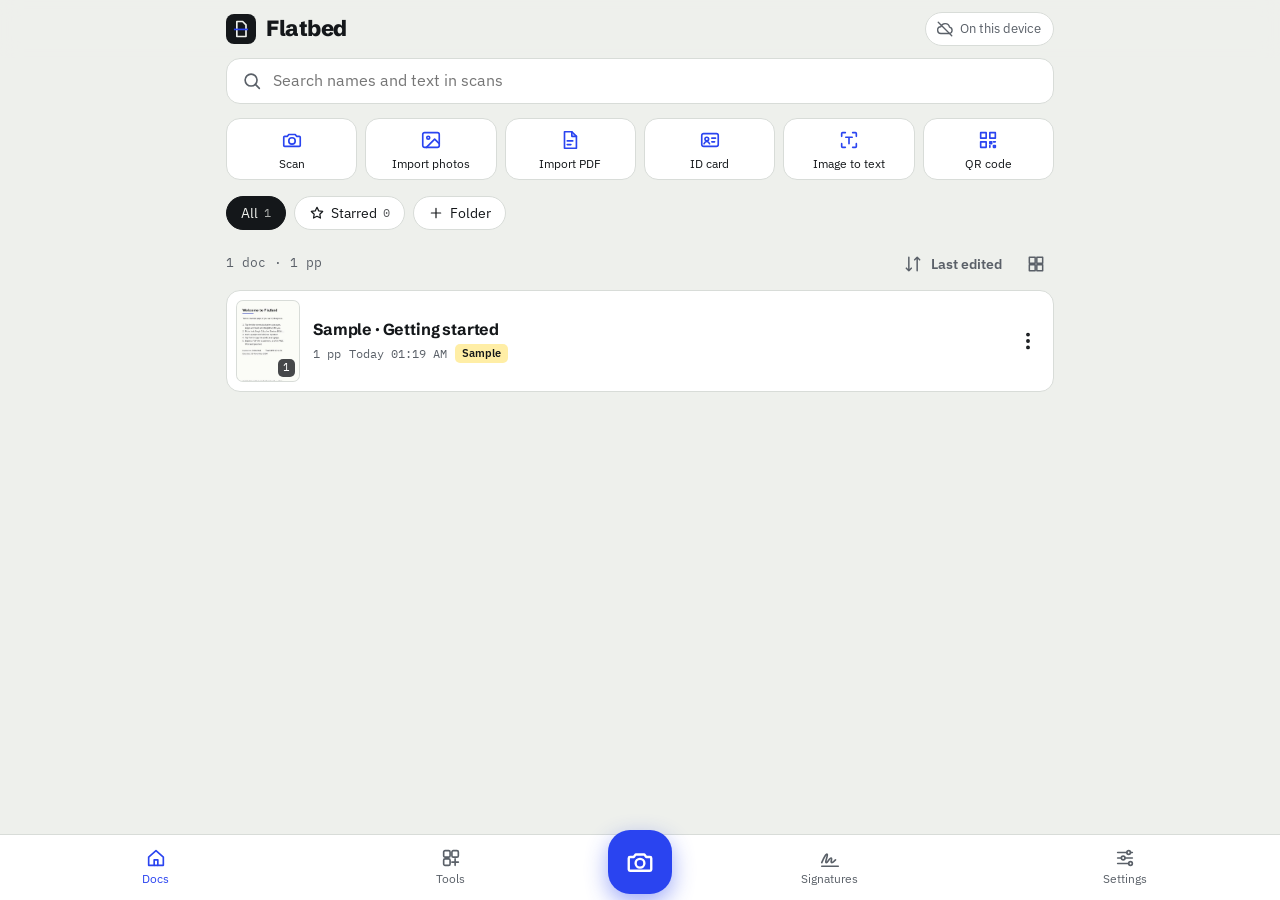
==== commit 007307f5: "Add files via upload" ====
--- a/index.html
+++ b/index.html
@@ -4,6 +4,17 @@
 <meta charset="utf-8">
 <meta name="viewport" content="width=device-width, initial-scale=1, viewport-fit=cover">
 <title>Flatbed Scanner</title>
+<meta name="description" content="Scan documents with your camera, pull out the text, sign, and export PDFs. Works offline.">
+<meta name="theme-color" content="#eef0ec" media="(prefers-color-scheme: light)">
+<meta name="theme-color" content="#0f1113" media="(prefers-color-scheme: dark)">
+<link rel="manifest" href="manifest.webmanifest">
+<link rel="icon" href="favicon.svg" type="image/svg+xml">
+<link rel="icon" href="favicon-32.png" sizes="32x32" type="image/png">
+<link rel="apple-touch-icon" href="apple-touch-icon.png">
+<meta name="apple-mobile-web-app-capable" content="yes">
+<meta name="mobile-web-app-capable" content="yes">
+<meta name="apple-mobile-web-app-title" content="Flatbed">
+<meta name="apple-mobile-web-app-status-bar-style" content="default">
 <link rel="preconnect" href="https://fonts.googleapis.com">
 <link rel="preconnect" href="https://fonts.gstatic.com" crossorigin>
 <link rel="stylesheet" href="https://fonts.googleapis.com/css2?family=IBM+Plex+Mono:wght@400;500&family=IBM+Plex+Sans:wght@400;500;600;700&family=Schibsted+Grotesk:wght@600;700;800&display=swap">
@@ -96,7 +107,12 @@
 .quick button { display: flex; flex-direction: column; align-items: center; gap: 6px; padding: 10px 2px 8px; border-radius: 14px; background: var(--sheet); border: 1px solid var(--rule); font-size: 12px; color: var(--ink); line-height: 1.15; text-align: center; }
 .quick button .ic { color: var(--accent); }
 .quick button:hover { border-color: var(--accent); }
-@media (max-width: 420px) { .quick { grid-template-columns: repeat(3, minmax(0, 1fr)); } }
+@media (max-width: 480px) { .quick { grid-template-columns: repeat(3, minmax(0, 1fr)); } }
+.install-card { display: flex; align-items: center; gap: 12px; margin-top: 14px; padding: 12px 12px 12px 14px; border-radius: var(--r); background: var(--accent-soft); border: 1px solid color-mix(in srgb, var(--accent) 35%, transparent); }
+.install-card img { width: 40px; height: 40px; border-radius: 10px; flex: none; }
+.install-card .grow { flex: 1; min-width: 0; }
+.install-card b { display: block; font-size: 15px; }
+.install-card small { display: block; color: var(--ink-2); font-size: 13px; }
 
 .chips { display: flex; gap: 8px; overflow-x: auto; padding: 12px 0 4px; scrollbar-width: none; }
 .chips::-webkit-scrollbar { display: none; }
@@ -927,37 +943,303 @@
   return null;
 }
 
+// ----------------------------- Page detection ------------------------------
+// Candidates come from straight edges (a Hough transform guided by gradient
+// direction) and from bright / background-difference masks. Every candidate is
+// scored by colour contrast across its four sides, so the page outline wins
+// over text rows, table rules and shadows.
+
+function ipPlanes(img) {
+  var w = img.width, h = img.height, n = w * h, d = img.data, r = new Float32Array(n), g = new Float32Array(n), b = new Float32Array(n);
+  for (var i = 0; i < n; i++) { r[i] = d[i * 4]; g[i] = d[i * 4 + 1]; b[i] = d[i * 4 + 2]; }
+  return { r: ipBoxBlur(r, w, h, 1), g: ipBoxBlur(g, w, h, 1), b: ipBoxBlur(b, w, h, 1), w: w, h: h };
+}
+
+// Mean contrast across a side a->b (quad is clockwise, so the inside is on the right).
+function ipSideScore(P, ax, ay, bx, by, off) {
+  var dx = bx - ax, dy = by - ay, L = Math.hypot(dx, dy);
+  if (L < 2) return 0;
+  var nx = -dy / L, ny = dx / L, N = 28, s = 0, cnt = 0, w = P.w, h = P.h, vert = Math.abs(dy) > Math.abs(dx) * 1.5;
+  for (var k = 0; k < N; k++) {
+    var t = 0.05 + 0.9 * (k + 0.5) / N, px = ax + dx * t, py = ay + dy * t;
+    // Compare wide bands on each side: thin rules and rows of text average out,
+    // while a real page edge separates paper from background.
+    var ox = px - nx * off * 0.85, oy = py - ny * off * 0.85;
+    if (ox < 0 || oy < 0 || ox > w - 1 || oy > h - 1) { s += P.border || 0.55; cnt++; continue; }
+    var ir = 0, ig = 0, ib = 0, orr = 0, og = 0, ob = 0, ni = 0, no = 0;
+    for (var m = 1, mEnd = P.narrow ? 2 : 5; m <= mEnd; m++) {
+      var f = off * 0.85 * m;
+      var ax2 = Math.round(px + nx * f), ay2 = Math.round(py + ny * f), cx3 = Math.round(px - nx * f), cy3 = Math.round(py - ny * f);
+      if (ax2 >= 0 && ay2 >= 0 && ax2 < w && ay2 < h) { var a = ay2 * w + ax2; ir += P.r[a]; ig += P.g[a]; ib += P.b[a]; ni++; }
+      if (cx3 >= 0 && cy3 >= 0 && cx3 < w && cy3 < h) { var c = cy3 * w + cx3; orr += P.r[c]; og += P.g[c]; ob += P.b[c]; no++; }
+    }
+    if (ni < (P.narrow ? 1 : 2) || no < 1) continue;
+    var dr = ir / ni - orr / no, dg = ig / ni - og / no, db = ib / ni - ob / no;
+    var con = Math.min(1, Math.sqrt(dr * dr + dg * dg + db * db) / (P.cap || 70));
+    var sv = con;
+    // A book's gutter is a wide, soft dark crease rather than a step. Credit it on
+    // near-vertical sides only, where text rows can't imitate it.
+    if (vert && sv < 0.8) {
+      var I0 = 0, I4 = 0, I10 = 0, okv = true;
+      for (var v = -1; v <= 1 && okv; v++) {
+        var c0x = Math.round(px + nx * v), c0y = Math.round(py + ny * v);
+        if (c0x < 0 || c0y < 0 || c0x > w - 1 || c0y > h - 1) { okv = false; break; }
+        var c0 = c0y * w + c0x; I0 += (P.r[c0] + P.g[c0] + P.b[c0]) / 9;
+      }
+      for (var sgn = -1; sgn <= 1 && okv; sgn += 2) {
+        var a4x = Math.round(px + nx * 4 * sgn), a4y = Math.round(py + ny * 4 * sgn), a10x = Math.round(px + nx * 11 * sgn), a10y = Math.round(py + ny * 11 * sgn);
+        if (a10x < 0 || a10y < 0 || a10x > w - 1 || a10y > h - 1) { okv = false; break; }
+        var i4 = a4y * w + a4x, i10 = a10y * w + a10x;
+        I4 += (P.r[i4] + P.g[i4] + P.b[i4]) / 6; I10 += (P.r[i10] + P.g[i10] + P.b[i10]) / 6;
+      }
+      if (okv) {
+        var depth = I10 - I0;
+        if (depth > 16 && (I10 - I4) > 0.3 * depth) sv = Math.max(sv, 0.95 * Math.min(1, depth / 40));
+      }
+    }
+    s += sv; cnt++;
+  }
+  return cnt > N / 3 ? s / cnt : 0;
+}
+
+// Quad = [[x,y] x4] clockwise from top-left. Returns null if implausible for a page.
+function ipQuadGeom(q, w, h) {
+  var i, mw = w * 0.04, mh = h * 0.04, minSide = Math.min(w, h) * 0.2;
+  for (i = 0; i < 4; i++) if (!(q[i][0] >= -mw && q[i][0] <= w - 1 + mw && q[i][1] >= -mh && q[i][1] <= h - 1 + mh)) return null;
+  var area = 0;
+  for (i = 0; i < 4; i++) {
+    var a = q[i], b = q[(i + 1) % 4], c = q[(i + 2) % 4];
+    area += a[0] * b[1] - b[0] * a[1];
+    if (Math.hypot(b[0] - a[0], b[1] - a[1]) < minSide) return null;
+    var ux = a[0] - b[0], uy = a[1] - b[1], vx = c[0] - b[0], vy = c[1] - b[1];
+    var cr = ux * vy - uy * vx;
+    if (cr > 0) return null; // not convex / not clockwise
+    var ang = Math.acos(Math.max(-1, Math.min(1, (ux * vx + uy * vy) / (Math.hypot(ux, uy) * Math.hypot(vx, vy))))) * 180 / Math.PI;
+    if (ang < 42 || ang > 138) return null;
+  }
+  area /= 2;
+  if (area < 0.12 * w * h) return null;
+  // Opposite sides of a photographed page converge only a little.
+  for (i = 0; i < 2; i++) {
+    var p0 = q[i], p1 = q[i + 1], p2 = q[(i + 3) % 4], p3 = q[(i + 2) % 4];
+    var a1 = Math.atan2(p1[1] - p0[1], p1[0] - p0[0]), a2 = Math.atan2(p3[1] - p2[1], p3[0] - p2[0]);
+    var dA = Math.abs(a1 - a2) * 180 / Math.PI; if (dA > 180) dA = 360 - dA;
+    if (dA > 28) return null;
+  }
+  return area;
+}
+function ipQuadScore(P, q) {
+  var area = ipQuadGeom(q, P.w, P.h);
+  if (area == null) return -1;
+  var g = 1, border = 0;
+  for (var i = 0; i < 4; i++) {
+    var a = q[i], b = q[(i + 1) % 4], s = ipSideScore(P, a[0], a[1], b[0], b[1], 3.5);
+    if (Math.abs(s - (P.border || 0.55)) < 1e-9) border++;
+    g *= Math.max(0.02, s);
+  }
+  if (border === 4) return 0.3;
+  var af = P.areaW == null ? 0.3 : P.areaW;
+  return Math.pow(g, 0.25) * (1 - af + af * Math.min(1, area / (0.6 * P.w * P.h)));
+}
+
+function ipLineX(L, y) { return Math.abs(L.c) < 1e-6 ? NaN : (L.r - y * L.s) / L.c; }
+function ipLineY(L, x) { return Math.abs(L.s) < 1e-6 ? NaN : (L.r - x * L.c) / L.s; }
+function ipMeet(A, B) {
+  var det = A.c * B.s - A.s * B.c;
+  if (Math.abs(det) < 1e-6) return null;
+  return [(A.r * B.s - B.r * A.s) / det, (B.r * A.c - A.r * B.c) / det];
+}
+// Part of a line inside the image, as two points.
+function ipClipLine(L, w, h) {
+  var pts = [], x, y;
+  if (Math.abs(L.s) > 1e-6) { y = ipLineY(L, 0); if (y >= 0 && y <= h - 1) pts.push([0, y]); y = ipLineY(L, w - 1); if (y >= 0 && y <= h - 1) pts.push([w - 1, y]); }
+  if (Math.abs(L.c) > 1e-6) { x = ipLineX(L, 0); if (x >= 0 && x <= w - 1) pts.push([x, 0]); x = ipLineX(L, h - 1); if (x >= 0 && x <= w - 1) pts.push([x, h - 1]); }
+  if (pts.length < 2) return null;
+  var a = pts[0], b = pts[1], best = 0;
+  for (var i = 0; i < pts.length; i++) for (var j = i + 1; j < pts.length; j++) {
+    var d = Math.hypot(pts[i][0] - pts[j][0], pts[i][1] - pts[j][1]);
+    if (d > best) { best = d; a = pts[i]; b = pts[j]; }
+  }
+  return best > 4 ? [a, b] : null;
+}
+function ipMkLine(tDeg, r) { var t = tDeg * Math.PI / 180; return { t: tDeg, c: Math.cos(t), s: Math.sin(t), r: r }; }
+
+function ipHoughLines(P) {
+  var w = P.w, h = P.h, n = w * h, x, y, i;
+  var gxA = new Float32Array(n), gyA = new Float32Array(n), mag = new Float32Array(n), planes = [P.r, P.g, P.b], maxM = 0;
+  for (y = 1; y < h - 1; y++) for (x = 1; x < w - 1; x++) {
+    i = y * w + x; var best = -1, bgx = 0, bgy = 0;
+    for (var c = 0; c < 3; c++) {
+      var p = planes[c];
+      var gx = (p[i - w + 1] + 2 * p[i + 1] + p[i + w + 1]) - (p[i - w - 1] + 2 * p[i - 1] + p[i + w - 1]);
+      var gy = (p[i + w - 1] + 2 * p[i + w] + p[i + w + 1]) - (p[i - w - 1] + 2 * p[i - w] + p[i - w + 1]);
+      var m = gx * gx + gy * gy;
+      if (m > best) { best = m; bgx = gx; bgy = gy; }
+    }
+    gxA[i] = bgx; gyA[i] = bgy; mag[i] = Math.sqrt(best); if (mag[i] > maxM) maxM = mag[i];
+  }
+  P.gx = gxA; P.gy = gyA;
+  var hist = new Int32Array(256), sc = 255 / Math.max(1, maxM);
+  for (i = 0; i < n; i++) hist[Math.min(255, (mag[i] * sc) | 0)]++;
+  var acc0 = 0, cut = 255;
+  for (var k = 255; k >= 0; k--) { acc0 += hist[k]; if (acc0 > n * 0.22) { cut = k; break; } }
+  var thr = Math.max(14, cut / sc);
+  var diag = Math.ceil(Math.hypot(w, h)), nR = 2 * diag + 1, NT = 180, acc = new Float32Array(NT * nR);
+  var cs = new Float32Array(NT), sn = new Float32Array(NT);
+  for (var t = 0; t < NT; t++) { cs[t] = Math.cos(t * Math.PI / 180); sn[t] = Math.sin(t * Math.PI / 180); }
+  for (y = 1; y < h - 1; y++) for (x = 1; x < w - 1; x++) {
+    i = y * w + x; if (mag[i] < thr) continue;
+    var phi = Math.atan2(gyA[i], gxA[i]) * 180 / Math.PI, t0 = Math.round(((phi % 180) + 180) % 180);
+    for (var dt = -4; dt <= 4; dt++) {
+      var tt = (t0 + dt + 360) % 180, rr = Math.round(x * cs[tt] + y * sn[tt]) + diag;
+      acc[tt * nR + rr] += 1;
+    }
+  }
+  var minV = 0.14 * Math.min(w, h), peaks = [];
+  for (t = 0; t < NT; t++) for (var r = 3; r < nR - 3; r++) {
+    var v = acc[t * nR + r]; if (v < minV) continue;
+    var isMax = true;
+    for (var a2 = -2; a2 <= 2 && isMax; a2++) for (var b2 = -3; b2 <= 3; b2++) {
+      if (!a2 && !b2) continue;
+      var t2 = (t + a2 + NT) % NT;
+      if (acc[t2 * nR + r + b2] > v) { isMax = false; break; }
+    }
+    if (isMax) peaks.push({ t: t, r: r - diag, v: v });
+  }
+  peaks.sort(function (p1, p2) { return p2.v - p1.v; });
+  var kept = [];
+  for (i = 0; i < peaks.length && kept.length < 28; i++) {
+    var pk = peaks[i], dup = false;
+    for (var j = 0; j < kept.length && !dup; j++) {
+      var q = kept[j], d1 = Math.abs(q.t - pk.t), rr2 = pk.r;
+      if (d1 > 90) { d1 = 180 - d1; rr2 = -pk.r; }
+      if (d1 < 7 && Math.abs(q.r - rr2) < 12) dup = true;
+    }
+    if (!dup) kept.push(pk);
+  }
+  return kept.map(function (pk) { return ipMkLine(pk.t, pk.r); });
+}
+
+// Near-vertical soft dark creases (a book's gutter), found with a small Hough
+// transform over a "valley" map instead of gradients.
+function ipGutterLines(P) {
+  var w = P.w, h = P.h, x, y, i, R = 9, vm = new Float32Array(w * h), lum = new Float32Array(w * h);
+  for (i = 0; i < w * h; i++) lum[i] = (P.r[i] + P.g[i] + P.b[i]) / 3;
+  for (y = 0; y < h; y++) for (x = R; x < w - R; x++) {
+    i = y * w + x;
+    var l = lum[i - R], r = lum[i + R], c = lum[i], l4 = lum[i - 4], r4v = lum[i + 4];
+    var depth = Math.min(l, r) - c;
+    if (depth > 14 && Math.min(l, r) - Math.min(l4, r4v) > 0.3 * depth) vm[i] = depth;
+  }
+  var diag = Math.ceil(Math.hypot(w, h)), nR = 2 * diag + 1, T0 = -20, NT = 41, acc = new Float32Array(NT * nR);
+  for (y = 0; y < h; y++) for (x = 0; x < w; x++) {
+    if (!vm[y * w + x]) continue;
+    for (var k = 0; k < NT; k++) {
+      var t = (T0 + k) * Math.PI / 180, rr = Math.round(x * Math.cos(t) + y * Math.sin(t)) + diag;
+      acc[k * nR + rr] += 1;
+    }
+  }
+  var found = [];
+  for (var n2 = 0; n2 < 3; n2++) {
+    var best = 0, bk = -1, br = -1;
+    for (i = 0; i < acc.length; i++) if (acc[i] > best) { best = acc[i]; bk = (i / nR) | 0; br = i % nR; }
+    if (best < 0.3 * h) break;
+    var tdeg = T0 + bk;
+    found.push(ipMkLine((tdeg + 180) % 180, tdeg < 0 ? -(br - diag) : br - diag));
+    for (var dk = -6; dk <= 6; dk++) for (var dr = -10; dr <= 10; dr++) {
+      var kk = bk + dk, r2 = br + dr; if (kk >= 0 && kk < NT && r2 >= 0 && r2 < nR) acc[kk * nR + r2] = 0;
+    }
+  }
+  return found;
+}
+
+// Nudge each side along its normal to sit exactly on the strongest contrast.
+function ipRefineQuad(P, q) {
+  var lines = [], i;
+  P.narrow = true;
+  for (i = 0; i < 4; i++) {
+    var a = q[i], b = q[(i + 1) % 4], dx = b[0] - a[0], dy = b[1] - a[1], L = Math.hypot(dx, dy) || 1;
+    var nx = -dy / L, ny = dx / L, best = -1, ba = 0, bb = 0;
+    for (var da = -5; da <= 5; da++) for (var db = -5; db <= 5; db++) {
+      var s = ipSideScore(P, a[0] + nx * da, a[1] + ny * da, b[0] + nx * db, b[1] + ny * db, 1.8) - 0.002 * (Math.abs(da) + Math.abs(db));
+      if (s > best) { best = s; ba = da; bb = db; }
+    }
+    lines.push([[a[0] + nx * ba, a[1] + ny * ba], [b[0] + nx * bb, b[1] + ny * bb]]);
+  }
+  P.narrow = false;
+  var out = [];
+  for (i = 0; i < 4; i++) {
+    var L1 = lines[(i + 3) % 4], L2 = lines[i];
+    var x1 = L1[0][0], y1 = L1[0][1], x2 = L1[1][0], y2 = L1[1][1], x3 = L2[0][0], y3 = L2[0][1], x4 = L2[1][0], y4 = L2[1][1];
+    var den = (x1 - x2) * (y3 - y4) - (y1 - y2) * (x3 - x4);
+    if (Math.abs(den) < 1e-6) { P.narrow = false; return q; }
+    var px = ((x1 * y2 - y1 * x2) * (x3 - x4) - (x1 - x2) * (x3 * y4 - y3 * x4)) / den;
+    var py = ((x1 * y2 - y1 * x2) * (y3 - y4) - (y1 - y2) * (x3 * y4 - y3 * x4)) / den;
+    out.push([px, py]);
+  }
+  return ipQuadScore(P, out) >= ipQuadScore(P, q) - 0.03 ? out : q;
+}
+
 // Find the document outline. Returns normalized [x0,y0,...,x3,y3] (TL,TR,BR,BL) or null.
 function ipDetectQuad(src) {
-  var img = ipResize(src, 360), w = img.width, h = img.height, n = w * h, d = img.data, i, j;
-  // Candidate 1: paper is bright and unsaturated.
+  var img = ipResize(src, 400), w = img.width, h = img.height, n = w * h, d = img.data, i, j;
+  var P = ipPlanes(img), cands = [];
+  // 1) Straight edges, plus the frame edges for pages that run off the photo.
+  var lines = ipHoughLines(P), H = [], V = [];
+  // Rank lines by how much they look like a page edge across their visible length.
+  for (i = 0; i < lines.length; i++) {
+    var Li = lines[i], seg = ipClipLine(Li, w, h);
+    Li.q = seg ? ipSideScore(P, seg[0][0], seg[0][1], seg[1][0], seg[1][1], 3.5) : 0;
+    (Li.t >= 45 && Li.t < 135 ? H : V).push(Li);
+  }
+  // Keep the strongest lines by votes, plus the best-looking edges by contrast.
+  var pick = function (arr) {
+    var out = arr.slice(0, 8), rest = arr.slice(8).sort(function (l1, l2) { return l2.q - l1.q; });
+    return out.concat(rest.slice(0, 4));
+  };
+  H = pick(H).concat([ipMkLine(90, 0), ipMkLine(90, h - 1)]);
+  V = pick(V).concat(ipGutterLines(P), [ipMkLine(0, 0), ipMkLine(0, w - 1)]);
+  for (var a = 0; a < H.length; a++) for (var b = a + 1; b < H.length; b++) {
+    var ya = ipLineY(H[a], w / 2), yb = ipLineY(H[b], w / 2);
+    if (!(Math.abs(ya - yb) > 0.25 * h)) continue;
+    var top = ya < yb ? H[a] : H[b], bot = ya < yb ? H[b] : H[a];
+    for (var c = 0; c < V.length; c++) for (var e = c + 1; e < V.length; e++) {
+      var xc = ipLineX(V[c], h / 2), xe = ipLineX(V[e], h / 2);
+      if (!(Math.abs(xc - xe) > 0.25 * w)) continue;
+      var lft = xc < xe ? V[c] : V[e], rgt = xc < xe ? V[e] : V[c];
+      var q = [ipMeet(top, lft), ipMeet(top, rgt), ipMeet(bot, rgt), ipMeet(bot, lft)];
+      if (q[0] && q[1] && q[2] && q[3]) cands.push(q);
+    }
+  }
+  // 2) Region masks: bright paper, colour different from the surroundings, dark paper.
   var f = new Float32Array(n);
   for (i = 0; i < n; i++) {
-    j = i * 4; var r = d[j], g = d[j + 1], b = d[j + 2];
-    var mx = Math.max(r, g, b), mn = Math.min(r, g, b);
-    f[i] = 0.299 * r + 0.587 * g + 0.114 * b - 0.6 * (mx - mn);
-  }
-  var bl = ipBoxBlur(f, w, h, 2), thr = ipOtsu(bl, n);
-  var bright = new Float32Array(n), dark = new Float32Array(n);
+    j = i * 4; var r0 = d[j], g0 = d[j + 1], b0 = d[j + 2];
+    f[i] = 0.299 * r0 + 0.587 * g0 + 0.114 * b0 - 0.6 * (Math.max(r0, g0, b0) - Math.min(r0, g0, b0));
+  }
+  var bl = ipBoxBlur(f, w, h, 2), thr = ipOtsu(bl, n), bright = new Float32Array(n), dark = new Float32Array(n);
   for (i = 0; i < n; i++) { bright[i] = bl[i] > thr ? 1 : 0; dark[i] = 1 - bright[i]; }
-  // Candidate 2: anything that differs from the colour of the surface around the frame edge.
   var ring = Math.max(2, Math.round(Math.min(w, h) * 0.03)), rs = [], gs = [], bs = [];
   for (var y = 0; y < h; y++) for (var x = 0; x < w; x++) {
     if (x >= ring && x < w - ring && y >= ring && y < h - ring) continue;
     j = (y * w + x) * 4; rs.push(d[j]); gs.push(d[j + 1]); bs.push(d[j + 2]);
   }
-  function med(a) { a.sort(function (p, q) { return p - q; }); return a[a.length >> 1]; }
-  var br = med(rs), bgc = med(gs), bb = med(bs);
-  var dist = new Float32Array(n);
-  for (i = 0; i < n; i++) { j = i * 4; dist[i] = Math.min(255, Math.hypot(d[j] - br, d[j + 1] - bgc, d[j + 2] - bb)); }
+  function med(arr) { arr.sort(function (p1, p2) { return p1 - p2; }); return arr[arr.length >> 1]; }
+  var br = med(rs), bgc = med(gs), bb2 = med(bs), dist = new Float32Array(n);
+  for (i = 0; i < n; i++) { j = i * 4; dist[i] = Math.min(255, Math.hypot(d[j] - br, d[j + 1] - bgc, d[j + 2] - bb2)); }
   var dbl = ipBoxBlur(dist, w, h, 2), dthr = Math.max(28, ipOtsu(dbl, n)), diff = new Float32Array(n);
   for (i = 0; i < n; i++) diff[i] = dbl[i] > dthr ? 1 : 0;
-  var cands = [ipQuadFromMask(bright, w, h, 1), ipQuadFromMask(diff, w, h, 1), ipQuadFromMask(dark, w, h, 0.75)];
-  var best = null;
-  for (i = 0; i < cands.length; i++) if (cands[i] && (!best || cands[i].score > best.score)) best = cands[i];
-  if (!best) return null;
-  var oq = ipOrderQuad(best.quad), out = [];
-  for (i = 0; i < 4; i++) { out.push(Math.max(0, Math.min(1, oq[i][0] / w))); out.push(Math.max(0, Math.min(1, oq[i][1] / h))); }
+  [bright, diff, dark].forEach(function (m) {
+    var res = ipQuadFromMask(m, w, h, 1);
+    if (res) cands.push(ipOrderQuad(res.quad));
+  });
+  // 3) Score everything the same way, refine the winner.
+  var best = null, bestS = -1;
+  for (i = 0; i < cands.length; i++) { var sc = ipQuadScore(P, cands[i]); if (sc > bestS) { bestS = sc; best = cands[i]; } }
+  if (!best || bestS < 0.5) return null;
+  best = ipRefineQuad(P, best);
+  var out = [];
+  for (i = 0; i < 4; i++) { out.push(Math.max(0, Math.min(1, best[i][0] / (w - 1)))); out.push(Math.max(0, Math.min(1, best[i][1] / (h - 1)))); }
   return out;
 }
 
@@ -1012,8 +1294,8 @@
   return isFinite(r) && r > 0 ? r : NaN;
 }
 
-// Output size for a quad (pixel coords) capped at maxDim.
-function ipQuadSize(qp, maxDim, W, H) {
+// Output size for a quad (pixel coords) capped at maxDim and maxPx.
+function ipQuadSize(qp, maxDim, W, H, maxPx) {
   function dist(a, b) { return Math.hypot(a[0] - b[0], a[1] - b[1]); }
   var w = Math.max(dist(qp[0], qp[1]), dist(qp[3], qp[2]));
   var h = Math.max(dist(qp[0], qp[3]), dist(qp[1], qp[2]));
@@ -1024,18 +1306,19 @@
     }
   }
   var s = Math.min(1, maxDim / Math.max(w, h));
+  if (maxPx && w * h * s * s > maxPx) s = Math.sqrt(maxPx / (w * h));
   return [Math.max(8, Math.round(w * s)), Math.max(8, Math.round(h * s))];
 }
 
 // Perspective warp; quad is normalized [x0,y0..x3,y3] relative to img.
-function ipWarp(img, quad, maxDim) {
+function ipWarp(img, quad, maxDim, maxPx) {
   var W = img.width, H = img.height;
   var qp = [[quad[0] * W, quad[1] * H], [quad[2] * W, quad[3] * H], [quad[4] * W, quad[5] * H], [quad[6] * W, quad[7] * H]];
   var full = quad[0] <= 0 && quad[1] <= 0 && quad[2] >= 1 && quad[3] <= 0 && quad[4] >= 1 && quad[5] >= 1 && quad[6] <= 0 && quad[7] >= 1;
-  if (full && Math.max(W, H) <= maxDim) {
+  if (full && Math.max(W, H) <= maxDim && (!maxPx || W * H <= maxPx)) {
     return { data: new Uint8ClampedArray(img.data), width: W, height: H };
   }
-  var sz = ipQuadSize(qp, maxDim, W, H), ow = sz[0], oh = sz[1];
+  var sz = ipQuadSize(qp, maxDim, W, H, maxPx), ow = sz[0], oh = sz[1];
   var M = ipHomography([[0, 0], [ow, 0], [ow, oh], [0, oh]], qp);
   var out = ipNew(ow, oh), od = out.data, sd = img.data;
   var Wm = W - 1, Hm = H - 1;
@@ -1166,7 +1449,8 @@
     }
     od[j + 3] = 255;
   }
-  return out;
+  // A light unsharp mask restores the crispness that straightening softens.
+  return ipAdjust(out, { s: 22 });
 }
 
 // Brightness (-100..100), contrast (-100..100), sharpen (0..100).
@@ -1211,8 +1495,12 @@
 // Full pipeline used for saving and previews.
 function ipProcess(p) {
   var img = p.img;
-  if (p.quad) img = ipWarp(img, p.quad, p.maxDim || 2400);
-  else if (p.maxDim && Math.max(img.width, img.height) > p.maxDim) img = ipResize(img, p.maxDim);
+  if (p.quad) img = ipWarp(img, p.quad, p.maxDim || 2400, p.maxPx);
+  else {
+    var lim = p.maxDim || 1e9, px = img.width * img.height;
+    if (p.maxPx && px > p.maxPx) lim = Math.min(lim, Math.floor(Math.max(img.width, img.height) * Math.sqrt(p.maxPx / px)));
+    if (Math.max(img.width, img.height) > lim) img = ipResize(img, lim);
+  }
   if (p.filter) img = ipFilter(img, p.filter);
   if (p.adj) img = ipAdjust(img, p.adj);
   if (p.rot) img = ipRotate(img, p.rot);
@@ -1250,7 +1538,7 @@
 }
 
 var IP_FUNCS = [ipNew, ipGray, ipBoxBlur, ipResize, ipOtsu, ipConvexHull, ipPolyArea, ipMaxQuad, ipOrderQuad,
-  ipQuadFromMask, ipDetectQuad, ipHomography, ipAspect, ipQuadSize, ipWarp, ipBackground, ipFilter, ipAdjust, ipRotate, ipProcess, ipInkCutout, ipPack1Bit];
+  ipQuadFromMask, ipPlanes, ipSideScore, ipQuadGeom, ipQuadScore, ipLineX, ipLineY, ipMeet, ipClipLine, ipMkLine, ipHoughLines, ipGutterLines, ipRefineQuad, ipDetectQuad, ipHomography, ipAspect, ipQuadSize, ipWarp, ipBackground, ipFilter, ipAdjust, ipRotate, ipProcess, ipInkCutout, ipPack1Bit];
 
 // ---------------------------------------------------------------------------
 // Runs image processing in a Web Worker built from the ip* sources, falling
@@ -1327,9 +1615,9 @@
   setTimeout(() => URL.revokeObjectURL(url), 4000);
   return img;
 }
-async function blobToCanvas(blob, maxDim = 99999) {
+async function blobToCanvas(blob, maxDim = 99999, maxPx = Infinity) {
   const img = await blobToImage(blob);
-  const w = img.naturalWidth, h = img.naturalHeight, s = Math.min(1, maxDim / Math.max(w, h));
+  const w = img.naturalWidth, h = img.naturalHeight, s = Math.min(1, maxDim / Math.max(w, h), Math.sqrt(maxPx / (w * h)));
   const c = makeCanvas(w * s, h * s), ctx = c.getContext('2d');
   ctx.imageSmoothingEnabled = true; ctx.imageSmoothingQuality = 'high';
   ctx.fillStyle = '#fff'; ctx.fillRect(0, 0, c.width, c.height);
@@ -1653,17 +1941,24 @@
         langs.push({ code: c, data: b64ToBytes((await r.text()).trim()) });
       }
       if (onProgress) onProgress(0.15, 'Starting text recognition…');
-      this.worker = await window.Tesseract.createWorker(langs, 1, {
+      this.worker = await withTimeout(window.Tesseract.createWorker(langs, 1, {
         workerPath: absUrl('lib/tesseract/worker.min.js'),
         corePath: absUrl('lib/tesseract/'),
         cacheMethod: 'none',
         workerBlobURL: true,
         logger: (m) => { if (this.onLog) this.onLog(m); },
         errorHandler: (e) => console.warn('OCR worker', e),
-      });
+      }), 120000, 'OCR start timed out');
       this.lang = lang;
     })();
-    try { await this.loading; } finally { this.loading = null; }
+    try { await this.loading; }
+    catch (e) {
+      console.warn('OCR start failed', e);
+      this.worker = null; this.lang = null;
+      throw new Error(navigator.onLine === false
+        ? 'Text recognition needs an internet connection the first time you use it. Connect once, then it works offline.'
+        : 'Text recognition could not start. Check your connection and try again.');
+    } finally { this.loading = null; }
     return this.worker;
   },
   async recognize(blob, lang, onProgress) {
@@ -1712,10 +2007,10 @@
       throw new Error('This PDF could not be opened.');
     }
   },
-  async renderPage(pdf, n, maxDim = 2000) {
+  async renderPage(pdf, n, maxDim = 99999, maxPx = 16e6, dpi = 300) {
     const page = await pdf.getPage(n);
     const base = page.getViewport({ scale: 1 });
-    const scale = Math.min(4, maxDim / Math.max(base.width, base.height));
+    const scale = Math.min(dpi / 72, maxDim / Math.max(base.width, base.height), Math.sqrt(maxPx / (base.width * base.height)));
     const vp = page.getViewport({ scale });
     const c = makeCanvas(vp.width, vp.height), ctx = c.getContext('2d');
     ctx.fillStyle = '#fff'; ctx.fillRect(0, 0, c.width, c.height);
@@ -1815,8 +2110,14 @@
   async upKey(key, type) {
     if (!key) return null;
     if (this.map[key]) return this.map[key];
-    const blob = await Store.getBlob(key);
+    let blob = await Store.getBlob(key);
     if (!blob) return null;
+    if (blob.size > 19.5 * 1048576 && /^image\//.test(type)) {
+      // Cloud files are capped at 20 MB: back up a full-resolution JPEG copy instead.
+      blob = await canvasToBlob(await blobToCanvas(blob, 99999, MAX_PIXELS), 'image/jpeg', 0.92);
+      type = 'image/jpeg';
+    }
+    if (/^image\/(png|jpeg|webp|gif)$/.test(blob.type)) type = blob.type;
     const r = await this.assets.upload(blob, { type });
     this.map[key] = r.id; this.rev[r.id] = key;
     await this.saveMap();
@@ -2040,7 +2341,10 @@
 ];
 const FULL_QUAD = [0, 0, 1, 0, 1, 1, 0, 1];
 const isFullQuad = (q) => !q || q.every((v, i) => Math.abs(v - FULL_QUAD[i]) < 1e-4);
-const STORE_MAX = 2400, STORE_JPEG = 0.9;
+// Scans keep the camera's full resolution while you work; quality is only
+// reduced at export, if you choose to. Photos above 16 megapixels (50 MP camera
+// modes) are scaled to 16 MP so phones don't run out of memory.
+const MAX_PIXELS = 16e6, PROC_JPEG = 0.96;
 const LOGO = '<svg viewBox="0 0 24 24" fill="none" stroke="currentColor" stroke-width="2" stroke-linejoin="round" aria-hidden="true"><path d="M7 3h7l4 4v14H7z"/><path d="M3.5 12.5h17" style="stroke:var(--accent)"/></svg>';
 
 const S = { docs: [], settings: { ...DEFAULT_SETTINGS }, tab: 'home', folder: 'all', query: '', docId: null, select: null, reorder: false };
@@ -2096,10 +2400,10 @@
 async function buildPage(src, existing) {
   const origBlob = src.origBlob || await Store.getBlob(src.origKey);
   if (!origBlob) throw new Error('The original photo for this page is missing.');
-  const oc = await blobToCanvas(origBlob, STORE_MAX);
-  const res = await IP.run('process', { img: getImageData(oc), quad: isFullQuad(src.quad) ? null : src.quad, filter: src.filter, adj: src.adj, rot: src.rot || 0, maxDim: STORE_MAX });
+  const oc = await blobToCanvas(origBlob, 99999, MAX_PIXELS);
+  const res = await IP.run('process', { img: getImageData(oc), quad: isFullQuad(src.quad) ? null : src.quad, filter: src.filter, adj: src.adj, rot: src.rot || 0, maxDim: 99999, maxPx: MAX_PIXELS });
   const pc = imgDataToCanvas(res);
-  const procBlob = await canvasToBlob(pc, 'image/jpeg', STORE_JPEG);
+  const procBlob = await canvasToBlob(pc, 'image/jpeg', PROC_JPEG);
   const page = existing || { id: uid(), marks: [], ocr: null };
   const old = existing ? { orig: existing.orig, proc: existing.proc, thumb: existing.thumb } : null;
   page.orig = src.origKey || await Store.putBlob(origBlob);
@@ -2285,6 +2589,7 @@
     </div></header>
     <div class="wrap">
       <label class="search">${ic('search')}<input id="q" type="search" placeholder="Search names and text in scans" value="${esc(S.query)}" aria-label="Search documents" enterkeyhint="search"></label>
+      ${installCardHTML()}
       <div class="quick">
         <button data-act="q-scan">${ic('camera')}<span>Scan</span></button>
         <button data-act="q-import">${ic('image')}<span>Import photos</span></button>
@@ -2427,8 +2732,8 @@
     <section class="section"><h2 class="section-title">Export</h2><div class="card">
       <div class="set-row"><div class="grow"><b>PDF page size</b></div>${selectHTML('pageSize', [['auto', 'Fit to image'], ['a4', 'A4 · 210 × 297 mm'], ['letter', 'Letter · 8.5 × 11 in'], ['legal', 'Legal · 8.5 × 14 in']])}</div>
       <div class="set-row"><div class="grow"><b>Margins</b></div>${selectHTML('margin', [['none', 'None'], ['small', 'Small · 6 mm'], ['wide', 'Wide · 15 mm']])}</div>
-      <div class="set-row"><div class="grow"><b>Quality</b><small>Smaller files are easier to email</small></div>${selectHTML('quality', [['small', 'Small file'], ['standard', 'Standard'], ['high', 'High']])}</div>
     </div></section>
+    ${installRowHTML()}
     <section class="section"><h2 class="section-title">Appearance</h2><div class="card">
       <div class="set-row"><div class="grow"><b>Theme</b></div>${selectHTML('theme', [['system', 'Match device'], ['light', 'Light'], ['dark', 'Dark']])}</div>
     </div></section>
@@ -2490,6 +2795,43 @@
   await Store.putDoc(doc);
 }
 
+// --------------------------- Install as an app ------------------------------
+const PWA = { evt: null, dismissed: false };
+const isStandalone = () => matchMedia('(display-mode: standalone)').matches || navigator.standalone === true;
+const isIOS = () => /iPad|iPhone|iPod/.test(navigator.userAgent) || (navigator.platform === 'MacIntel' && navigator.maxTouchPoints > 1);
+function installCardHTML() {
+  if (IN_CLAUDE || !PWA.evt || PWA.dismissed || isStandalone()) return '';
+  return `<div class="install-card" role="region" aria-label="Install the app"><img src="icon-192.png" alt=""><div class="grow"><b>Install Flatbed</b><small>Opens from your home screen and works offline</small></div>
+    <button class="btn btn-sm btn-primary" data-act="pwa-install">Install</button><button class="icon-btn" data-act="pwa-dismiss" aria-label="Not now">${ic('x')}</button></div>`;
+}
+function installRowHTML() {
+  if (IN_CLAUDE) return '';
+  let small, ctl = '';
+  if (isStandalone()) small = 'Installed on this device';
+  else if (PWA.evt) { small = 'Adds Flatbed to your home screen and works offline'; ctl = '<button class="btn btn-sm btn-primary" data-act="pwa-install">Install</button>'; }
+  else if (isIOS()) small = 'In Safari, tap Share, then Add to Home Screen';
+  else small = 'Use your browser menu: Install app or Add to Home screen';
+  return `<section class="section"><h2 class="section-title">App</h2><div class="card"><div class="set-row">${ic('download', 'lead')}<div class="grow"><b>Install Flatbed</b><small>${small}</small></div>${ctl}</div></div></section>`;
+}
+function setupPWA() {
+  if (IN_CLAUDE) return;
+  window.addEventListener('beforeinstallprompt', (e) => { e.preventDefault(); PWA.evt = e; if (S.tab === 'home' || S.tab === 'settings') refreshView(); });
+  window.addEventListener('appinstalled', () => { PWA.evt = null; toast('Flatbed is installed', { type: 'ok' }); refreshView(); });
+  if ('serviceWorker' in navigator && (location.protocol === 'https:' || location.hostname === 'localhost')) {
+    const reg = () => navigator.serviceWorker.register('sw.js').catch((e) => console.warn('Service worker', e));
+    if (document.readyState === 'complete') reg(); else window.addEventListener('load', reg);
+  }
+}
+Object.assign(A, {
+  'pwa-install': async () => {
+    const e = PWA.evt; if (!e) return;
+    PWA.evt = null;
+    try { await e.prompt(); const r = await e.userChoice; if (r && r.outcome !== 'accepted') PWA.dismissed = true; } catch (err) { /* prompt already used */ }
+    refreshView();
+  },
+  'pwa-dismiss': () => { PWA.dismissed = true; refreshView(); },
+});
+
 // ---------------------------------------------------------------------------
 // Overlays (full-screen studio views) and the scan session:
 // capture -> crop corners -> choose a look -> save
@@ -2537,22 +2879,47 @@
   return q.map((v, i) => clamp(v + ((i % 2 ? cy : cx) - v) * f * 2.5, 0, 1));
 }
 async function makeItem(file, from) {
-  const c = await blobToCanvas(file, STORE_MAX);
-  const origBlob = from ? file : await canvasToBlob(c, 'image/jpeg', 0.9);
+  const img = await blobToImage(file);
+  const nw = img.naturalWidth, nh = img.naturalHeight;
+  const small = (dim) => {
+    const sc = Math.min(1, dim / Math.max(nw, nh)), c = makeCanvas(nw * sc, nh * sc), cx = c.getContext('2d');
+    cx.imageSmoothingEnabled = true; cx.imageSmoothingQuality = 'high';
+    cx.fillStyle = '#fff'; cx.fillRect(0, 0, c.width, c.height); cx.drawImage(img, 0, 0, c.width, c.height);
+    return c;
+  };
+  const det = small(480);
+  // The photo is kept exactly as the camera saved it. Only formats that other
+  // browsers may not open (HEIC and the like) are converted, at full resolution.
+  let origBlob = file;
+  if (!from && !/^image\/(jpe?g|png|webp)$/i.test(file.type || '')) origBlob = await canvasToBlob(await blobToCanvas(file, 99999, MAX_PIXELS), 'image/jpeg', PROC_JPEG);
   const item = {
-    id: uid(), origBlob, ow: c.width, oh: c.height,
-    disp: scaleCanvas(c, 1400), prev: getImageData(scaleCanvas(c, 1000)),
+    id: uid(), origBlob, ow: nw, oh: nh, thumbUrl: scaleCanvas(det, 120).toDataURL('image/jpeg', 0.7),
     quad: FULL_QUAD.slice(), detected: false, filter: S.settings.filter, adj: { b: 0, c: 0, s: 0 }, rot: 0,
   };
   if (from) {
     Object.assign(item, { origKey: from.orig, quad: (from.quad || FULL_QUAD).slice(), filter: from.filter || 'original', adj: { b: 0, c: 0, s: 0, ...(from.adj || {}) }, rot: from.rot || 0, kind: from.kind });
   } else if (S.settings.autoCrop) {
     try {
-      const q = await IP.run('detect', { img: getImageData(scaleCanvas(c, 480)) });
-      if (q && quadConvex(q)) { item.quad = insetQuad(q, 0.004); item.detected = true; }
+      const q = await IP.run('detect', { img: getImageData(det) });
+      if (q && quadConvex(q)) { item.quad = insetQuad(q, 0.007); item.detected = true; }
     } catch (e) { console.warn('detect failed', e); }
   }
   return item;
+}
+// Screen-sized copies are made only for the photo being edited, so long
+// batches don't run out of memory and previews stay sharp.
+async function ensureItemImages(it) {
+  if (it.disp) return;
+  if (!it.loading) {
+    it.loading = blobToCanvas(it.origBlob, 2000).then((c) => {
+      it.disp = c; it.prev = getImageData(scaleCanvas(c, 1400));
+    }).finally(() => { it.loading = null; });
+  }
+  await it.loading;
+}
+function releaseOtherItems() {
+  const s = Sess.s; if (!s) return;
+  s.items.forEach((x, i) => { if (i !== s.idx) { x.disp = null; x.prev = null; x.warped = null; x.chips = null; x.warpKey = null; } });
 }
 
 const Sess = {
@@ -2601,6 +2968,7 @@
   const s = Sess.s; if (!s) return;
   const it = s.items[s.idx];
   const crop = s.step === 'crop';
+  releaseOtherItems();
   makeStripThumbs();
   const canAdd = s.mode !== 'edit' && !(s.mode === 'id' && s.items.length >= 2);
   const side = s.mode === 'id' ? (s.idx === 0 ? 'Front side · ' : 'Back side · ') : '';
@@ -2649,13 +3017,18 @@
   }
 }
 function makeStripThumbs() {
-  for (const x of Sess.s.items) if (!x.thumbUrl) x.thumbUrl = scaleCanvas(x.disp, 120).toDataURL('image/jpeg', 0.7);
+  for (const x of Sess.s.items) if (!x.thumbUrl && x.disp) x.thumbUrl = scaleCanvas(x.disp, 120).toDataURL('image/jpeg', 0.7);
 }
 
 // ---------------------------- Crop corners ---------------------------------
 function setupCrop() {
   const s = Sess.s; if (!s) return;
   const it = s.items[s.idx], stage = $('#sess-stage'); if (!stage) return;
+  if (!it.disp) {
+    stage.innerHTML = '<div class="stage-msg">Opening photo…</div>';
+    ensureItemImages(it).then(() => { if (Sess.s && Sess.s.items[Sess.s.idx] === it && Sess.s.step === 'crop') setupCrop(); }).catch(handleErr);
+    return;
+  }
   stage.innerHTML = '';
   const r = stage.getBoundingClientRect(), pad = 24, img = it.disp, dpr = DPR();
   const sc = Math.min((r.width - pad * 2) / img.width, (r.height - pad * 2) / img.height);
@@ -2740,7 +3113,8 @@
 async function ensureWarped(it) {
   const key = it.quad.join(',');
   if (it.warped && it.warpKey === key) return;
-  it.warped = await IP.run('process', { img: it.prev, quad: isFullQuad(it.quad) ? null : it.quad, maxDim: 1000 });
+  await ensureItemImages(it);
+  it.warped = await IP.run('process', { img: it.prev, quad: isFullQuad(it.quad) ? null : it.quad, maxDim: 1400 });
   it.warpKey = key; it.chips = null;
 }
 async function setupEnhance() {
@@ -2784,30 +3158,38 @@
 
 // ------------------------------- Saving ------------------------------------
 async function bookPages(it) {
-  const oc = await blobToCanvas(it.origBlob, STORE_MAX);
-  const warped = await IP.run('process', { img: getImageData(oc), quad: isFullQuad(it.quad) ? null : it.quad, rot: it.rot, maxDim: STORE_MAX });
+  const oc = await blobToCanvas(it.origBlob, 99999, MAX_PIXELS);
+  const warped = await IP.run('process', { img: getImageData(oc), quad: isFullQuad(it.quad) ? null : it.quad, rot: it.rot, maxDim: 99999, maxPx: MAX_PIXELS });
   const wc = imgDataToCanvas(warped), half = Math.round(wc.width / 2), out = [];
   for (const [x0, w] of [[0, half], [half, wc.width - half]]) {
     const c = makeCanvas(w, wc.height); c.getContext('2d').drawImage(wc, x0, 0, w, wc.height, 0, 0, w, wc.height);
-    out.push(await buildPage({ origBlob: await canvasToBlob(c, 'image/jpeg', 0.92), quad: FULL_QUAD, filter: it.filter, adj: it.adj, rot: 0 }));
+    out.push(await buildPage({ origBlob: await canvasToBlob(c, 'image/png'), quad: FULL_QUAD, filter: it.filter, adj: it.adj, rot: 0 }));
   }
   return out;
 }
 async function idCardPage(items) {
-  const W = 2480, H = 3508, c = makeCanvas(W, H), x = c.getContext('2d');
-  x.fillStyle = '#fff'; x.fillRect(0, 0, W, H);
-  let y = 460;
+  const procs = [];
   for (const it of items) {
-    const oc = await blobToCanvas(it.origBlob, STORE_MAX);
-    const r = await IP.run('process', { img: getImageData(oc), quad: isFullQuad(it.quad) ? null : it.quad, filter: it.filter, adj: it.adj, rot: it.rot, maxDim: 1600 });
-    const p = imgDataToCanvas(r), ar = p.height / p.width;
-    // 85.6 × 54 mm card at 300 dpi
-    let w = 1011, h = 1011 * ar;
-    if (ar > 1) { h = 1011; w = h / ar; }
+    const oc = await blobToCanvas(it.origBlob, 99999, MAX_PIXELS);
+    const r = await IP.run('process', { img: getImageData(oc), quad: isFullQuad(it.quad) ? null : it.quad, filter: it.filter, adj: it.adj, rot: it.rot, maxDim: 99999, maxPx: MAX_PIXELS });
+    procs.push(imgDataToCanvas(r));
+  }
+  // Each side is printed at its real size (85.6 × 54 mm) on A4, at a resolution
+  // high enough to keep the card's own detail (300–400 dpi).
+  const longest = Math.max(...procs.map((p) => Math.max(p.width, p.height)));
+  const dpi = clamp(longest / 3.37, 300, Math.sqrt(MAX_PIXELS / (8.27 * 11.69)));
+  const W = Math.round(8.27 * dpi), H = Math.round(11.69 * dpi), card = 3.37 * dpi;
+  const c = makeCanvas(W, H), x = c.getContext('2d');
+  x.fillStyle = '#fff'; x.fillRect(0, 0, W, H); x.imageSmoothingQuality = 'high';
+  let y = 1.5 * dpi;
+  for (const p of procs) {
+    const ar = p.height / p.width;
+    let w = card, h = card * ar;
+    if (ar > 1) { h = card; w = h / ar; }
     x.drawImage(p, (W - w) / 2, y, w, h);
-    y += h + 240;
-  }
-  return buildPage({ origBlob: await canvasToBlob(c, 'image/jpeg', 0.92), quad: FULL_QUAD, filter: 'original', adj: null, rot: 0, kind: 'id' });
+    y += h + 0.8 * dpi;
+  }
+  return buildPage({ origBlob: await canvasToBlob(c, 'image/png'), quad: FULL_QUAD, filter: 'original', adj: null, rot: 0, kind: 'id' });
 }
 async function sessSave() {
   const s = Sess.s; if (!s) return;
@@ -2888,8 +3270,9 @@
   },
   'sess-detect': async () => {
     const it = Sess.s.items[Sess.s.idx];
+    await ensureItemImages(it);
     const q = await IP.run('detect', { img: getImageData(scaleCanvas(it.disp, 480)) });
-    if (q && quadConvex(q)) { it.quad = insetQuad(q, 0.004); it.detected = true; setupCrop(); }
+    if (q && quadConvex(q)) { it.quad = insetQuad(q, 0.007); it.detected = true; setupCrop(); }
     else toast('No clear page edge found. Drag the corners instead.');
   },
   'sess-full': () => { const it = Sess.s.items[Sess.s.idx]; it.quad = FULL_QUAD.slice(); it.detected = false; setupCrop(); },
@@ -3066,8 +3449,8 @@
         if (n > 200) throw new Error('This PDF has more than 200 pages. Split it first.');
         for (let i = 1; i <= n; i++) {
           busy.progress(i / (n + 1), `Importing ${files.length > 1 ? `file ${fi + 1} of ${files.length}, ` : ''}page ${i} of ${n}…`);
-          const { canvas, ocr } = await PDFIn.renderPage(pdf, i, 2000);
-          const page = await buildPage({ origBlob: await canvasToBlob(canvas, 'image/jpeg', 0.92), quad: FULL_QUAD, filter: 'original', adj: null, rot: 0 });
+          const { canvas, ocr } = await PDFIn.renderPage(pdf, i, 99999, MAX_PIXELS, 300);
+          const page = await buildPage({ origBlob: await canvasToBlob(canvas, 'image/png'), quad: FULL_QUAD, filter: 'original', adj: null, rot: 0 });
           if (ocr) page.ocr = ocr;
           pages.push(page);
         }
@@ -3114,7 +3497,7 @@
       <button class="tbtn" data-act="vw-del">${ic('trash')}<span>Delete</span></button>
     </div>`;
   const p = d.pages[i];
-  renderPage(p, { maxDim: 2000 }).then((c) => {
+  renderPage(p, { maxDim: 3200 }).then((c) => {
     const v = $('#vw-view'); if (!v || viewerPage() !== p) return;
     v.innerHTML = ''; c.setAttribute('role', 'img'); c.setAttribute('aria-label', `Page ${i + 1}`); v.appendChild(c);
   }).catch(handleErr);
@@ -3157,9 +3540,11 @@
   const total = pages.length;
   for (let i = 0; i < total; i++) {
     const p = pages[i];
-    const blob = await Store.getBlob(p.proc);
+    let blob = await Store.getBlob(p.proc), ow = p.pw, oh = p.ph;
+    // Text recognition reads a copy of at most 3600 px; the saved page stays untouched.
+    if (Math.max(ow, oh) > 3600) { const c = await blobToCanvas(blob, 3600); ow = c.width; oh = c.height; blob = await canvasToBlob(c, 'image/jpeg', 0.92); }
     const data = await OCR.recognize(blob, lang, (f, m) => busy.progress((i + f) / total, total > 1 ? `${m} · page ${i + 1} of ${total}` : m));
-    p.ocr = ocrResultToPage(data, p.pw, p.ph, lang);
+    p.ocr = ocrResultToPage(data, ow, oh, lang);
   }
   await saveDoc(doc);
 }
@@ -3291,7 +3676,12 @@
         Sess.open();
       }).catch(handleErr) },
       { icon: 'copy', label: 'Duplicate page', fn: async () => { const np = await copyPage(p); d.pages.splice(Viewer.idx + 1, 0, np); await saveDoc(d); Viewer.idx++; refreshViewer(); refreshView(); } },
-      { icon: 'image', label: 'Save as JPG', fn: async () => { const c = await renderPage(p, { maxDim: 3000 }); deliverFile(`${safeName(d.title)}-p${Viewer.idx + 1}.jpg`, await canvasToBlob(c, 'image/jpeg', 0.92)); } },
+      { icon: 'image', label: 'Save as JPG', desc: 'Full resolution', fn: async () => {
+        const name = `${safeName(d.title)}-p${Viewer.idx + 1}.jpg`;
+        if (!(p.marks && p.marks.length)) { deliverFile(name, await Store.getBlob(p.proc)); return; }
+        const c = await busy.run('Preparing…', () => renderPage(p));
+        deliverFile(name, await canvasToBlob(c, 'image/jpeg', 0.95));
+      } },
       { icon: 'x', label: 'Clear mark-up', disabled: !(p.marks && p.marks.length), fn: async () => { for (const m of p.marks) if (m.blob) await Store.delBlob(m.blob); p.marks = []; await refreshThumb(p); await saveDoc(d); refreshViewer(); refreshView(); } },
     ]);
   },
@@ -3833,7 +4223,13 @@
 ];
 const PAGE_SIZES = { a4: [595.28, 841.89], letter: [612, 792], legal: [612, 1008] };
 const MARGINS = { none: 0, small: 17, wide: 42.5 };
-const QUAL = { small: { maxDim: 1500, jpeg: 0.62 }, standard: { maxDim: 2000, jpeg: 0.8 }, high: { maxDim: 2400, jpeg: 0.92 } };
+// Quality is chosen only here, at export. "Original" uses the saved scans as they are.
+const QUAL = {
+  original: { maxDim: 99999, jpeg: 0.95, keep: true, label: 'Original', desc: 'Full resolution, no extra compression', rel: 1 },
+  high: { maxDim: 3000, jpeg: 0.9, label: 'High', desc: 'Up to 3000 px, lightly compressed', rel: 0.62 },
+  medium: { maxDim: 2000, jpeg: 0.8, label: 'Medium', desc: 'Up to 2000 px, good for printing and sharing', rel: 0.48 },
+  small: { maxDim: 1400, jpeg: 0.65, label: 'Small', desc: 'Up to 1400 px, easy to email or send on chat apps', rel: 0.35 },
+};
 const WM_COLORS = ['#d0302a', '#14171a', '#2a44f0', '#808080'];
 
 let _dl = null;
@@ -3846,7 +4242,7 @@
   if (dl) {
     try {
       await dl.save({ filename: name, data: blob });
-      toast(`Saved ${name}`, { type: 'ok' });
+      toast(`Saved ${name} · ${fmtBytes(blob.size)}`, { type: 'ok' });
       return true;
     } catch (e) {
       const code = e && e.code;
@@ -3861,14 +4257,14 @@
   const a = document.createElement('a'); a.href = url; a.download = name; a.rel = 'noopener';
   document.body.appendChild(a); a.click(); a.remove();
   setTimeout(() => URL.revokeObjectURL(url), 60000);
-  toast(`Downloading ${name}`, { type: 'ok' });
+  toast(`Downloading ${name} · ${fmtBytes(blob.size)}`, { type: 'ok' });
   return true;
 }
 
 function openExport(doc, opts = {}) {
   const pages = opts.pageIds ? doc.pages.filter((p) => opts.pageIds.includes(p.id)) : doc.pages.slice();
   const st = {
-    fmt: opts.fmt || 'pdf', size: S.settings.pageSize, margin: S.settings.margin, quality: S.settings.quality,
+    fmt: opts.fmt || 'pdf', size: S.settings.pageSize, margin: S.settings.margin, quality: 'original',
     searchable: pages.every((p) => p.ocr && p.ocr.words && p.ocr.words.length), pw: !!opts.password, password: '', showPw: false,
     wm: !!opts.watermark, wmText: 'CONFIDENTIAL', wmMode: 'tile', wmOpacity: 0.18, wmColor: WM_COLORS[0],
     docxImages: true, name: safeName(doc.title) + (opts.pageIds ? ` (${pages.length} pp)` : ''),
@@ -3884,9 +4280,23 @@
   const body = s.body;
   const seg = (k, opts2) => `<div class="seg" data-k="${k}">${opts2.map(([v, l]) => `<button type="button" class="${String(st[k]) === String(v) ? 'on' : ''}" data-v="${esc(v)}">${esc(l)}</button>`).join('')}</div>`;
   const toggle = (k, title, small) => `<div class="toggle-row"><div class="grow"><b>${title}</b>${small ? `<small>${small}</small>` : ''}</div><label class="switch"><input type="checkbox" data-t="${k}" ${st[k] ? 'checked' : ''} aria-label="${esc(title)}"><span></span></label></div>`;
+  // Size estimates from the saved scans (exact for Original, approximate otherwise).
+  let savedBytes = 0, maxSide = 0;
+  Promise.all(pages.map((p) => Store.getBlob(p.proc))).then((bs) => {
+    savedBytes = bs.reduce((n, b) => n + (b ? b.size : 0), 0);
+    maxSide = Math.max(0, ...pages.map((p) => Math.max(p.pw || 0, p.ph || 0)));
+    const el = body.querySelector('#ex-qnote'); if (el) el.textContent = qualityNote();
+  });
+  function qualityNote() {
+    const Q = QUAL[st.quality];
+    if (!savedBytes) return Q.desc;
+    const side = Math.min(maxSide, Q.maxDim), scale = Math.min(1, Q.maxDim / Math.max(1, maxSide));
+    const est = Q.keep ? savedBytes : savedBytes * scale * scale * Q.rel;
+    return `${Q.desc}. Pages up to ${side} px · about ${fmtBytes(Math.round(est))} of images.`;
+  }
   function summary() {
     const n = pages.length;
-    return { pdf: `${n} ${n === 1 ? 'page' : 'pages'} → one PDF${st.pw ? ', password protected' : ''}`, jpg: n > 1 ? `${n} JPG images in one .zip` : 'One JPG image', png: n > 1 ? `${n} PNG images in one .zip` : 'One PNG image', docx: 'Word document with the recognised text' + (st.docxImages ? ' and page images' : ''), txt: 'Plain text from every page', long: `${n} ${n === 1 ? 'page' : 'pages'} stitched into one tall JPG` }[st.fmt];
+    return { pdf: `${n} ${n === 1 ? 'page' : 'pages'} → one PDF${st.pw ? ', password protected' : ''}`, jpg: n > 1 ? `${n} JPG images in one .zip` : 'One JPG image', png: n > 1 ? `${n} PNG images in one .zip` : 'One PNG image', docx: 'Word document with the recognised text' + (st.docxImages ? ' and page images' : ''), txt: 'Plain text from every page', long: `${n} ${n === 1 ? 'page' : 'pages'} stitched into one tall JPG (up to 2400 px wide)` }[st.fmt];
   }
   function draw() {
     const f = st.fmt, pdf = f === 'pdf', img = f === 'jpg' || f === 'png' || f === 'long';
@@ -3897,7 +4307,8 @@
       <label class="field"><span class="field-label">File name</span><input class="input" id="ex-name" value="${esc(st.name)}" autocomplete="off" maxlength="120"></label>
       ${pdf ? `<div class="opt-group"><span class="label">Page size</span>${seg('size', [['auto', 'Fit to image'], ['a4', 'A4'], ['letter', 'Letter'], ['legal', 'Legal']])}</div>
         <div class="opt-group"><span class="label">Margins</span>${seg('margin', [['none', 'None'], ['small', '6 mm'], ['wide', '15 mm']])}</div>` : ''}
-      ${pdf || img ? `<div class="opt-group"><span class="label">Quality</span>${seg('quality', [['small', 'Small file'], ['standard', 'Standard'], ['high', 'High']])}</div>` : ''}
+      ${pdf || img || f === 'docx' ? `<div class="opt-group"><span class="label">Quality</span>${seg('quality', Object.keys(QUAL).map((k) => [k, QUAL[k].label]))}
+        <p class="note" id="ex-qnote">${esc(qualityNote())}</p></div>` : ''}
       ${pdf ? toggle('searchable', 'Searchable text', 'Lets you select and search words in the PDF') : ''}
       ${pdf ? toggle('pw', 'Password protect', 'AES-256 encryption. Needed to open the file.') : ''}
       ${pdf && st.pw ? `<div class="sub"><label class="field"><span class="field-label">Password</span><div class="row"><input class="input grow" id="ex-pw" type="${st.showPw ? 'text' : 'password'}" value="${esc(st.password)}" autocomplete="new-password" placeholder="At least 4 characters"><button type="button" class="btn btn-sm" id="ex-show">${st.showPw ? 'Hide' : 'Show'}</button></div></label><p class="note">There is no way to recover a forgotten password. Note it somewhere safe.</p></div>` : ''}
@@ -3928,7 +4339,7 @@
 async function runExport(doc, pages, st) {
   const name = safeName(st.name || doc.title);
   const wm = st.wm ? { text: st.wmText.trim(), mode: st.wmMode, opacity: st.wmOpacity, color: st.wmColor } : null;
-  const Q = QUAL[st.quality] || QUAL.standard;
+  const Q = QUAL[st.quality] || QUAL.original;
   const needsText = st.fmt === 'docx' || st.fmt === 'txt' || (st.fmt === 'pdf' && st.searchable);
   busy.show('Preparing…');
   let blob, file;
@@ -3943,15 +4354,21 @@
       const type = st.fmt === 'png' ? 'image/png' : 'image/jpeg', files = [];
       for (let i = 0; i < pages.length; i++) {
         prog(i / pages.length, `Rendering page ${i + 1} of ${pages.length}…`);
-        const c = await renderPage(pages[i], { maxDim: Q.maxDim, watermark: wm });
-        files.push({ name: `${name}-${String(i + 1).padStart(2, '0')}.${st.fmt}`, data: await blobBytes(await canvasToBlob(c, type, Q.jpeg)) });
+        const pg = pages[i], fname = `${name}-${String(i + 1).padStart(2, '0')}.${st.fmt}`;
+        if (st.fmt === 'jpg' && Q.keep && !wm && !(pg.marks && pg.marks.length)) {
+          files.push({ name: fname, data: await blobBytes(await Store.getBlob(pg.proc)) });
+          continue;
+        }
+        const c = await renderPage(pg, { maxDim: Q.maxDim, watermark: wm });
+        files.push({ name: fname, data: await blobBytes(await canvasToBlob(c, type, Q.jpeg)) });
       }
       if (files.length === 1) { blob = new Blob([files[0].data], { type }); file = `${name}.${st.fmt}`; }
       else { blob = zipBuild(files); file = `${name}.zip`; }
     } else if (st.fmt === 'long') {
       const canv = [];
-      for (let i = 0; i < pages.length; i++) { prog(i / pages.length, `Rendering page ${i + 1} of ${pages.length}…`); canv.push(await renderPage(pages[i], { maxDim: Q.maxDim, watermark: wm })); }
-      let W = Math.min(1400, Math.max(...canv.map((c) => c.width)));
+      const longDim = Math.min(Q.maxDim, 2400);
+      for (let i = 0; i < pages.length; i++) { prog(i / pages.length, `Rendering page ${i + 1} of ${pages.length}…`); canv.push(await renderPage(pages[i], { maxDim: longDim, watermark: wm })); }
+      let W = Math.min(longDim, Math.max(...canv.map((c) => c.width)));
       const gap = 16;
       let H = canv.reduce((h, c) => h + Math.round(c.height * W / c.width), 0) + gap * (canv.length - 1);
       const lim = Math.min(1, 30000 / H, Math.sqrt(16e6 / (W * H)));
@@ -3969,7 +4386,10 @@
       for (let i = 0; i < pages.length; i++) {
         prog(i / pages.length, `Adding page ${i + 1} of ${pages.length}…`);
         const p = pages[i], sec = { heading: pages.length > 1 ? `Page ${doc.pages.indexOf(p) + 1}` : '', text: (p.ocr && p.ocr.text) || '' };
-        if (st.docxImages) { const c = await renderPage(p, { maxDim: 1600 }); sec.image = { data: await blobBytes(await canvasToBlob(c, 'image/jpeg', 0.82)), pxW: c.width, pxH: c.height }; }
+        if (st.docxImages) {
+          if (Q.keep && !(p.marks && p.marks.length) && p.pw) sec.image = { data: await blobBytes(await Store.getBlob(p.proc)), pxW: p.pw, pxH: p.ph };
+          else { const c = await renderPage(p, { maxDim: Q.maxDim }); sec.image = { data: await blobBytes(await canvasToBlob(c, 'image/jpeg', Q.jpeg)), pxW: c.width, pxH: c.height }; }
+        }
         sections.push(sec);
       }
       blob = docxBuild(sections, doc.title); file = name + '.docx';
@@ -3989,7 +4409,7 @@
       const z = await deflateBytes(await IP.run('pack1', { img: getImageData(c) }));
       if (z) image = { kind: 'bw1', data: z, pxW: c.width, pxH: c.height };
     }
-    if (!image && plain && st.quality === 'high' && p.pw && p.ph) {
+    if (!image && plain && Q.keep && p.pw && p.ph) {
       image = { kind: 'jpeg', data: await blobBytes(await Store.getBlob(p.proc)), pxW: p.pw, pxH: p.ph };
     }
     if (!image) {
@@ -4347,6 +4767,7 @@
   }
   render();
   setupDropAndPaste();
+  setupPWA();
   getDownloads();
   Assist.init().catch(() => {});
   Cloud.init().catch(() => {});
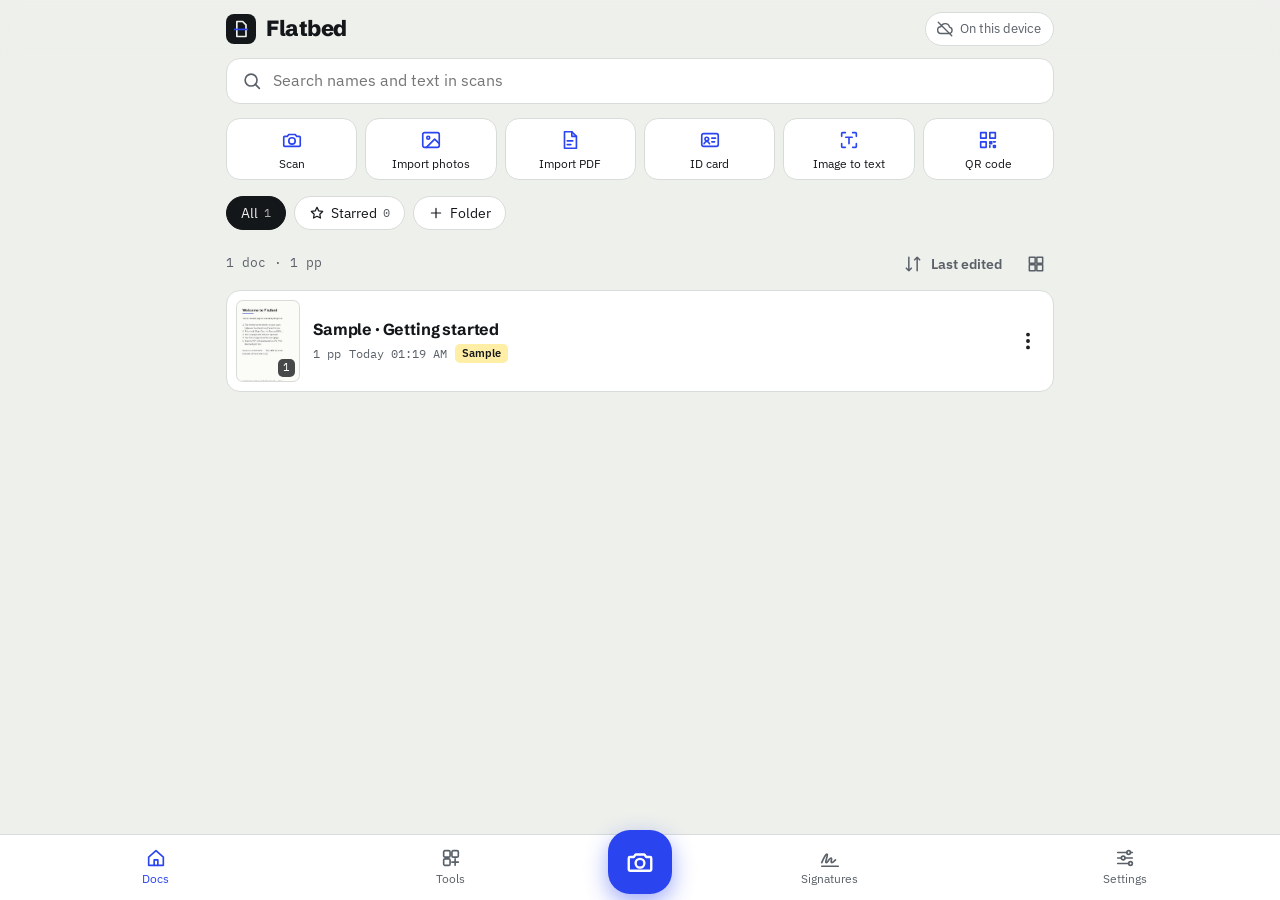
==== commit 148c7436: "Add files via upload" ====
--- a/index.html
+++ b/index.html
@@ -368,10 +368,10 @@
 .adj { display: grid; grid-template-columns: auto 1fr auto; gap: 6px 10px; align-items: center; padding: 4px max(18px, var(--safe-l)) 2px; font-size: 12px; color: #aab0b7; }
 .adj .ic { width: 18px; height: 18px; }
 .adj output { font-family: var(--font-mono); width: 34px; text-align: right; }
-.ov-view { flex: 1; min-height: 0; overflow: auto; display: grid; place-items: center; padding: 12px; touch-action: pan-x pan-y pinch-zoom; }
-.ov-view canvas { max-width: 100%; max-height: 100%; box-shadow: 0 4px 24px rgba(0, 0, 0, .5); background: #fff; }
-.ov-view.zoom { place-items: start; }
-.ov-view.zoom canvas { max-width: none; max-height: none; width: 200%; }
+.ov-view { position: absolute; inset: 0; overflow: auto; display: grid; place-items: center; padding: 12px; touch-action: pan-x pan-y pinch-zoom; }
+.ov-view img { display: block; max-width: 100%; max-height: calc(100% - 0px); width: auto; height: auto; object-fit: contain; box-shadow: 0 4px 24px rgba(0, 0, 0, .5); background: #fff; image-rendering: auto; }
+.ov-view.zoom { place-items: start; padding: 0; }
+.ov-view.zoom img { max-width: none; max-height: none; height: auto; }
 .navbtn { position: absolute; top: 50%; transform: translateY(-50%); width: 44px; height: 44px; border-radius: 50%; background: rgba(0, 0, 0, .55); color: #fff; display: grid; place-items: center; z-index: 2; }
 .navbtn.l { left: 10px; } .navbtn.r { right: 10px; }
 .mk-props { display: flex; align-items: center; gap: 10px; padding: 6px max(14px, var(--safe-l)); min-height: 52px; flex-wrap: wrap; justify-content: center; }
@@ -404,7 +404,7 @@
 // ---------------------------------------------------------------------------
 // Utilities, icons, dialogs, toasts, busy overlay
 // ---------------------------------------------------------------------------
-const APP_VERSION = '1.0';
+const APP_VERSION = '1.4';
 const A = {}; // click actions, keyed by data-act
 // True when the page runs inside Claude (artifact), where backup, AI and downloads capabilities exist.
 const IN_CLAUDE = !!(window.claude && typeof window.claude.use === 'function');
@@ -1160,10 +1160,15 @@
   for (i = 0; i < 4; i++) {
     var a = q[i], b = q[(i + 1) % 4], dx = b[0] - a[0], dy = b[1] - a[1], L = Math.hypot(dx, dy) || 1;
     var nx = -dy / L, ny = dx / L, best = -1, ba = 0, bb = 0;
-    for (var da = -5; da <= 5; da++) for (var db = -5; db <= 5; db++) {
-      var s = ipSideScore(P, a[0] + nx * da, a[1] + ny * da, b[0] + nx * db, b[1] + ny * db, 1.8) - 0.002 * (Math.abs(da) + Math.abs(db));
+    // Coarse search over a wide range, then fine steps around the best fit.
+    var tryAt = function (da, db) {
+      var s = ipSideScore(P, a[0] + nx * da, a[1] + ny * da, b[0] + nx * db, b[1] + ny * db, 1.8) - 0.0015 * (Math.abs(da) + Math.abs(db));
       if (s > best) { best = s; ba = da; bb = db; }
-    }
+    };
+    var lim = Math.max(6, Math.round(L * 0.04));
+    for (var da = -lim; da <= lim; da += 2) for (var db = -lim; db <= lim; db += 2) tryAt(da, db);
+    var ca = ba, cb = bb;
+    for (var fa = -2; fa <= 2; fa++) for (var fb = -2; fb <= 2; fb++) tryAt(ca + fa, cb + fb);
     lines.push([[a[0] + nx * ba, a[1] + ny * ba], [b[0] + nx * bb, b[1] + ny * bb]]);
   }
   P.narrow = false;
@@ -3497,9 +3502,13 @@
       <button class="tbtn" data-act="vw-del">${ic('trash')}<span>Delete</span></button>
     </div>`;
   const p = d.pages[i];
-  renderPage(p, { maxDim: 3200 }).then((c) => {
+  // Show the saved page itself as an image at full resolution: the browser
+  // scales images smoothly, and zooming reveals every pixel that was kept.
+  pageImageUrl(p).then((url) => {
     const v = $('#vw-view'); if (!v || viewerPage() !== p) return;
-    v.innerHTML = ''; c.setAttribute('role', 'img'); c.setAttribute('aria-label', `Page ${i + 1}`); v.appendChild(c);
+    const im = new Image(); im.alt = `Page ${i + 1}`; im.decoding = 'async'; im.src = url;
+    im.onload = () => { if (Viewer.zoom) im.style.width = (im.naturalWidth / DPR()) + 'px'; };
+    v.innerHTML = ''; v.appendChild(im);
   }).catch(handleErr);
   const v = o.el.querySelector('#vw-view');
   let sx = 0, sy = 0, t0 = 0;
@@ -3508,7 +3517,47 @@
     const dx = e.clientX - sx, dy = e.clientY - sy;
     if (!Viewer.zoom && Math.abs(dx) > 60 && Math.abs(dy) < 60 && Date.now() - t0 < 600) { Viewer.idx = clamp(Viewer.idx + (dx < 0 ? 1 : -1), 0, n - 1); renderViewer(o); }
   });
-  v.addEventListener('dblclick', () => { Viewer.zoom = !Viewer.zoom; v.classList.toggle('zoom', Viewer.zoom); });
+  v.addEventListener('dblclick', (e) => {
+    const im = v.querySelector('img'); if (!im) return;
+    const r = im.getBoundingClientRect(), fx = (e.clientX - r.left) / r.width, fy = (e.clientY - r.top) / r.height;
+    Viewer.zoom = !Viewer.zoom; v.classList.toggle('zoom', Viewer.zoom);
+    im.style.width = Viewer.zoom ? (im.naturalWidth / DPR()) + 'px' : '';
+    if (Viewer.zoom) requestAnimationFrame(() => { v.scrollLeft = fx * im.offsetWidth - v.clientWidth / 2; v.scrollTop = fy * im.offsetHeight - v.clientHeight / 2; });
+  });
+}
+// Full-resolution image URL for a page: the saved scan, or a composite when it has mark-up.
+const compositeUrls = new Map();
+async function pageImageUrl(p) {
+  if (!(p.marks && p.marks.length)) return blobUrl(p.proc);
+  const key = p.proc + '|' + JSON.stringify(p.marks).length + '|' + p.thumb;
+  const hit = compositeUrls.get(p.id);
+  if (hit && hit.key === key) return hit.url;
+  if (hit) URL.revokeObjectURL(hit.url);
+  const c = await renderPage(p);
+  const url = URL.createObjectURL(await canvasToBlob(c, 'image/jpeg', 0.95));
+  compositeUrls.set(p.id, { key, url });
+  return url;
+}
+async function pageDetails(doc, p) {
+  const [orig, proc] = await Promise.all([Store.getBlob(p.orig), Store.getBlob(p.proc)]);
+  let nat = null;
+  try { if (orig) { const im = await blobToImage(orig); nat = [im.naturalWidth, im.naturalHeight]; } } catch (e) { /* unreadable */ }
+  const mp = (w, h) => (w * h / 1e6).toFixed(1) + ' MP';
+  const kind = (b) => (b && b.type ? b.type.replace('image/', '').toUpperCase().replace('JPEG', 'JPG') : '');
+  const scaled = nat && nat[0] * nat[1] > MAX_PIXELS * 1.01;
+  const look = (FILTERS.find((f) => f.id === p.filter) || {}).label || 'Original';
+  const row = (k, v) => `<div class="set-row"><div class="grow"><small>${esc(k)}</small><b class="mono" style="font-weight:500">${esc(v)}</b></div></div>`;
+  openSheet({
+    title: `Page ${doc.pages.indexOf(p) + 1} details`,
+    body: `<div class="card">
+      ${row('Your photo (stored untouched)', nat ? `${nat[0]} × ${nat[1]} px · ${mp(nat[0], nat[1])} · ${kind(orig)} · ${fmtBytes(orig.size)}` : 'Not available')}
+      ${row('Processed at', `${p.ow} × ${p.oh} px · ${mp(p.ow, p.oh)}`)}
+      ${row('Saved page (after crop)', `${p.pw} × ${p.ph} px · ${kind(proc)} · ${fmtBytes(proc ? proc.size : 0)}`)}
+      ${row('Look', look + (p.adj && (p.adj.b || p.adj.c || p.adj.s) ? ' · adjusted' : ''))}
+    </div>
+    <p class="note">${scaled ? `This photo is larger than ${MAX_PIXELS / 1e6} megapixels, so it was processed at ${MAX_PIXELS / 1e6} MP to fit in your phone’s memory. The full photo is still stored.` : 'Nothing was scaled down: the saved page uses every pixel of the page area in your photo.'} The saved page is smaller than the photo only because the background around the page is cropped away.${p.filter !== 'original' ? ' The look changes colours and contrast; choose Original under Crop & look to keep the photo’s own appearance.' : ''}</p>`,
+    actions: [{ label: 'Close' }],
+  });
 }
 async function rotatePage(doc, page, dir = 1) {
   const W = page.pw, H = page.ph;
@@ -3667,6 +3716,7 @@
   'vw-more': () => {
     const d = getDoc(Viewer.docId), p = viewerPage();
     menuSheet(`Page ${Viewer.idx + 1}`, [
+      { icon: 'info', label: 'Page details', desc: 'Resolution and file size', fn: () => pageDetails(d, p).catch(handleErr) },
       { icon: 'rotl', label: 'Rotate left', fn: async () => { await rotatePage(d, p, -1); refreshViewer(); refreshView(); } },
       { icon: 'camera', label: 'Retake this page', fn: () => pickFiles('camera', false).then(async (f) => {
         if (!f.length) return;
